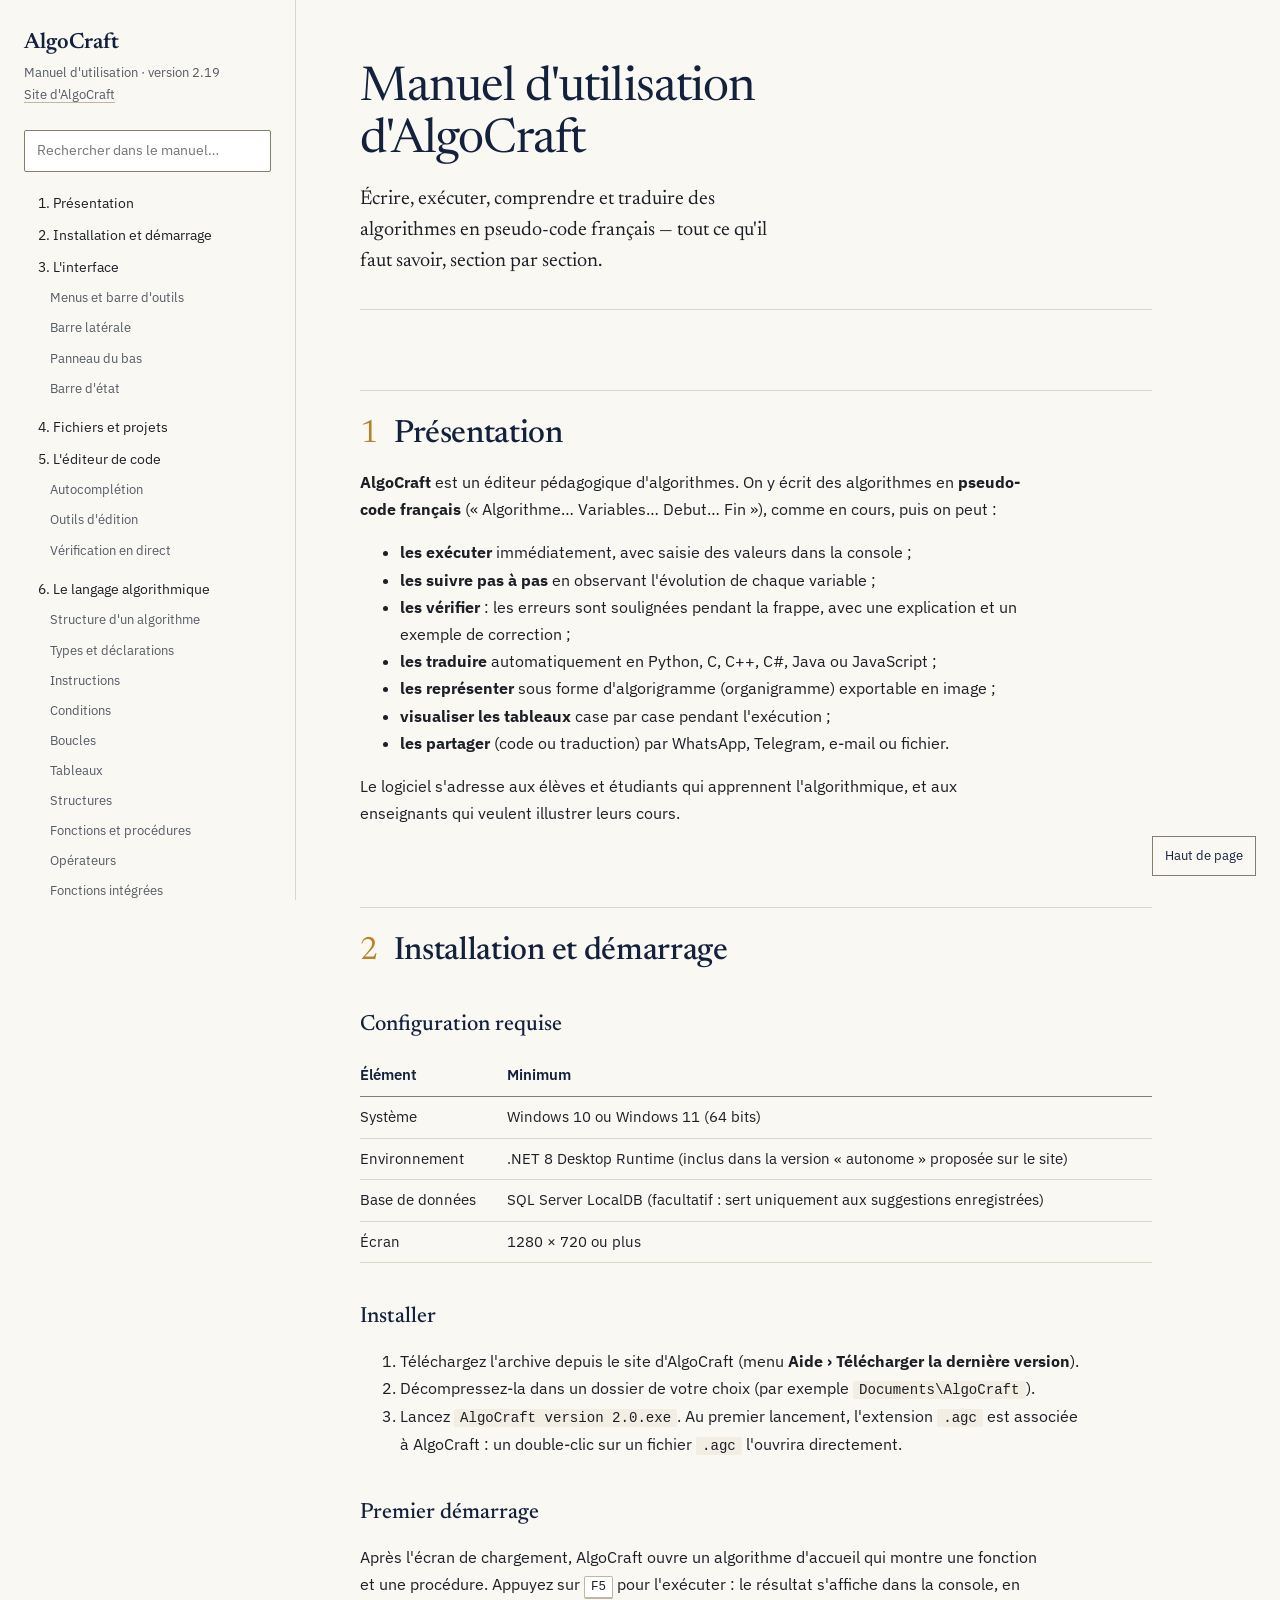
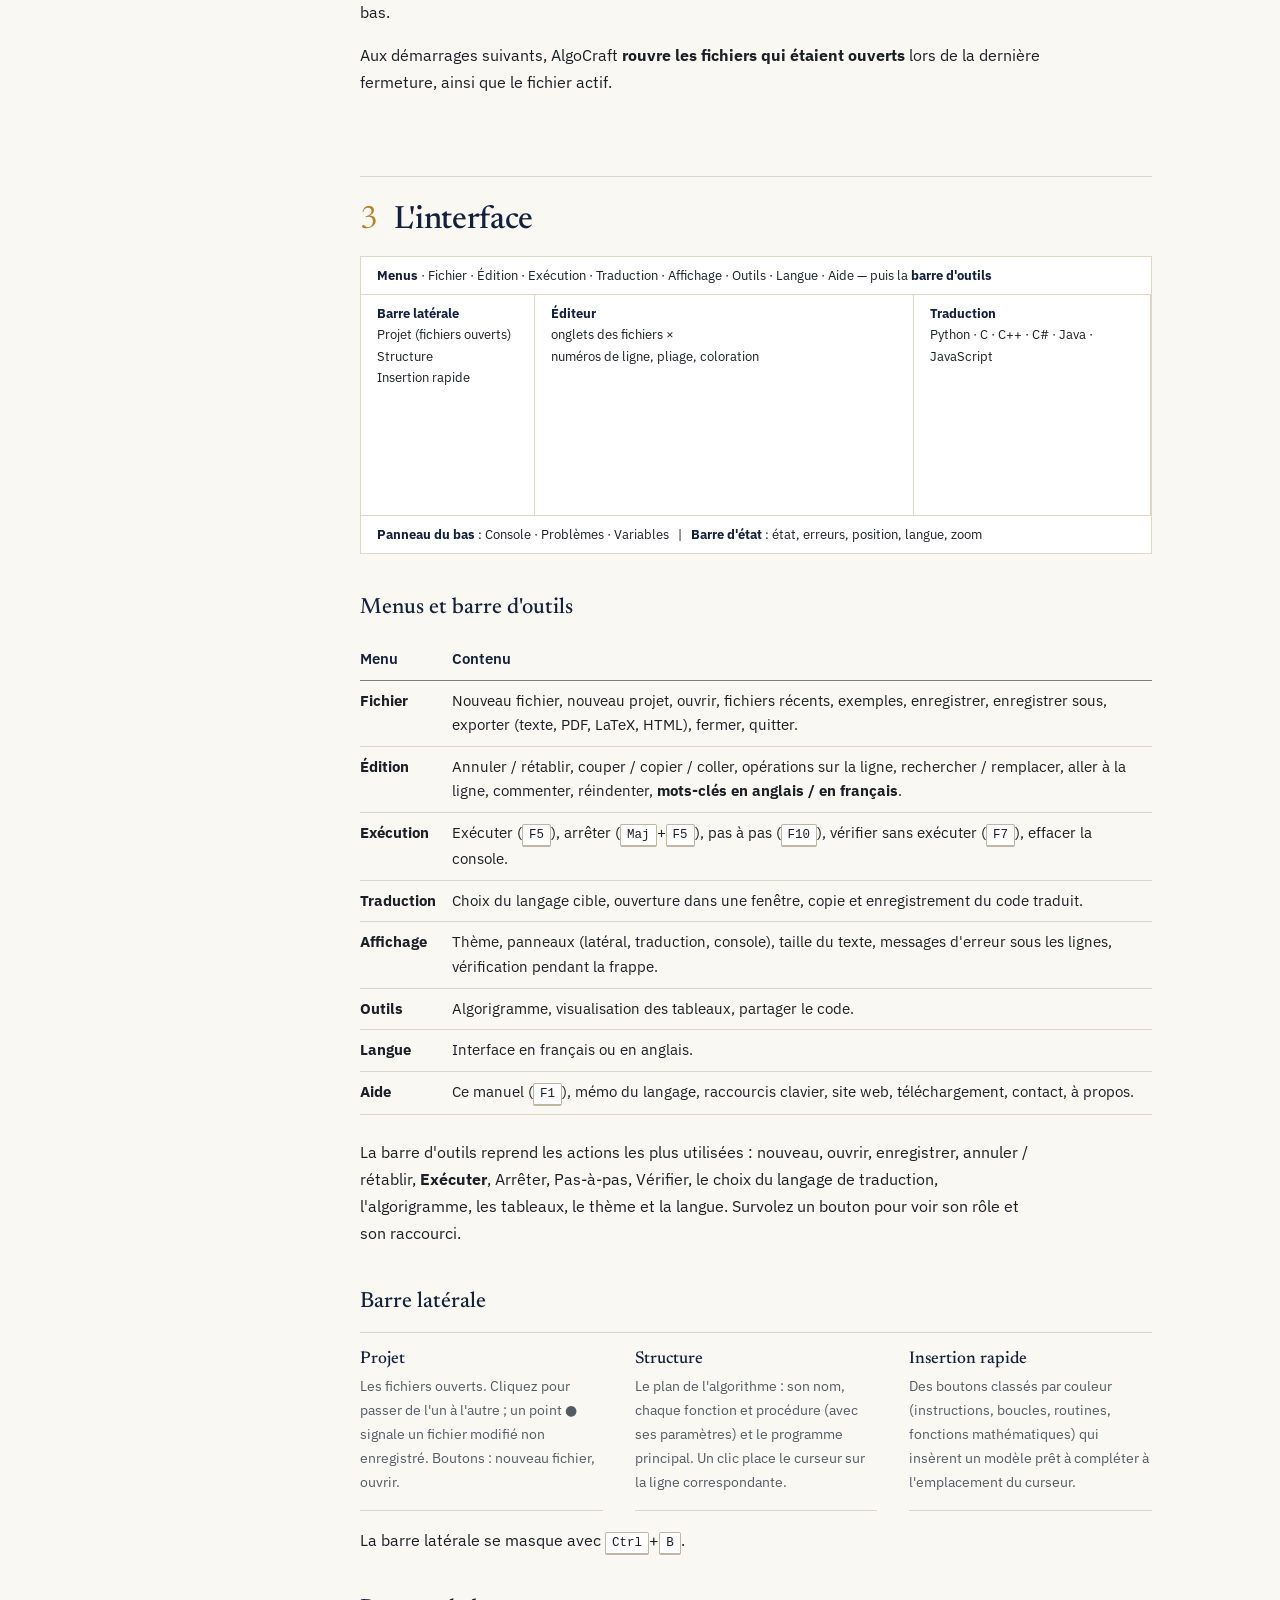
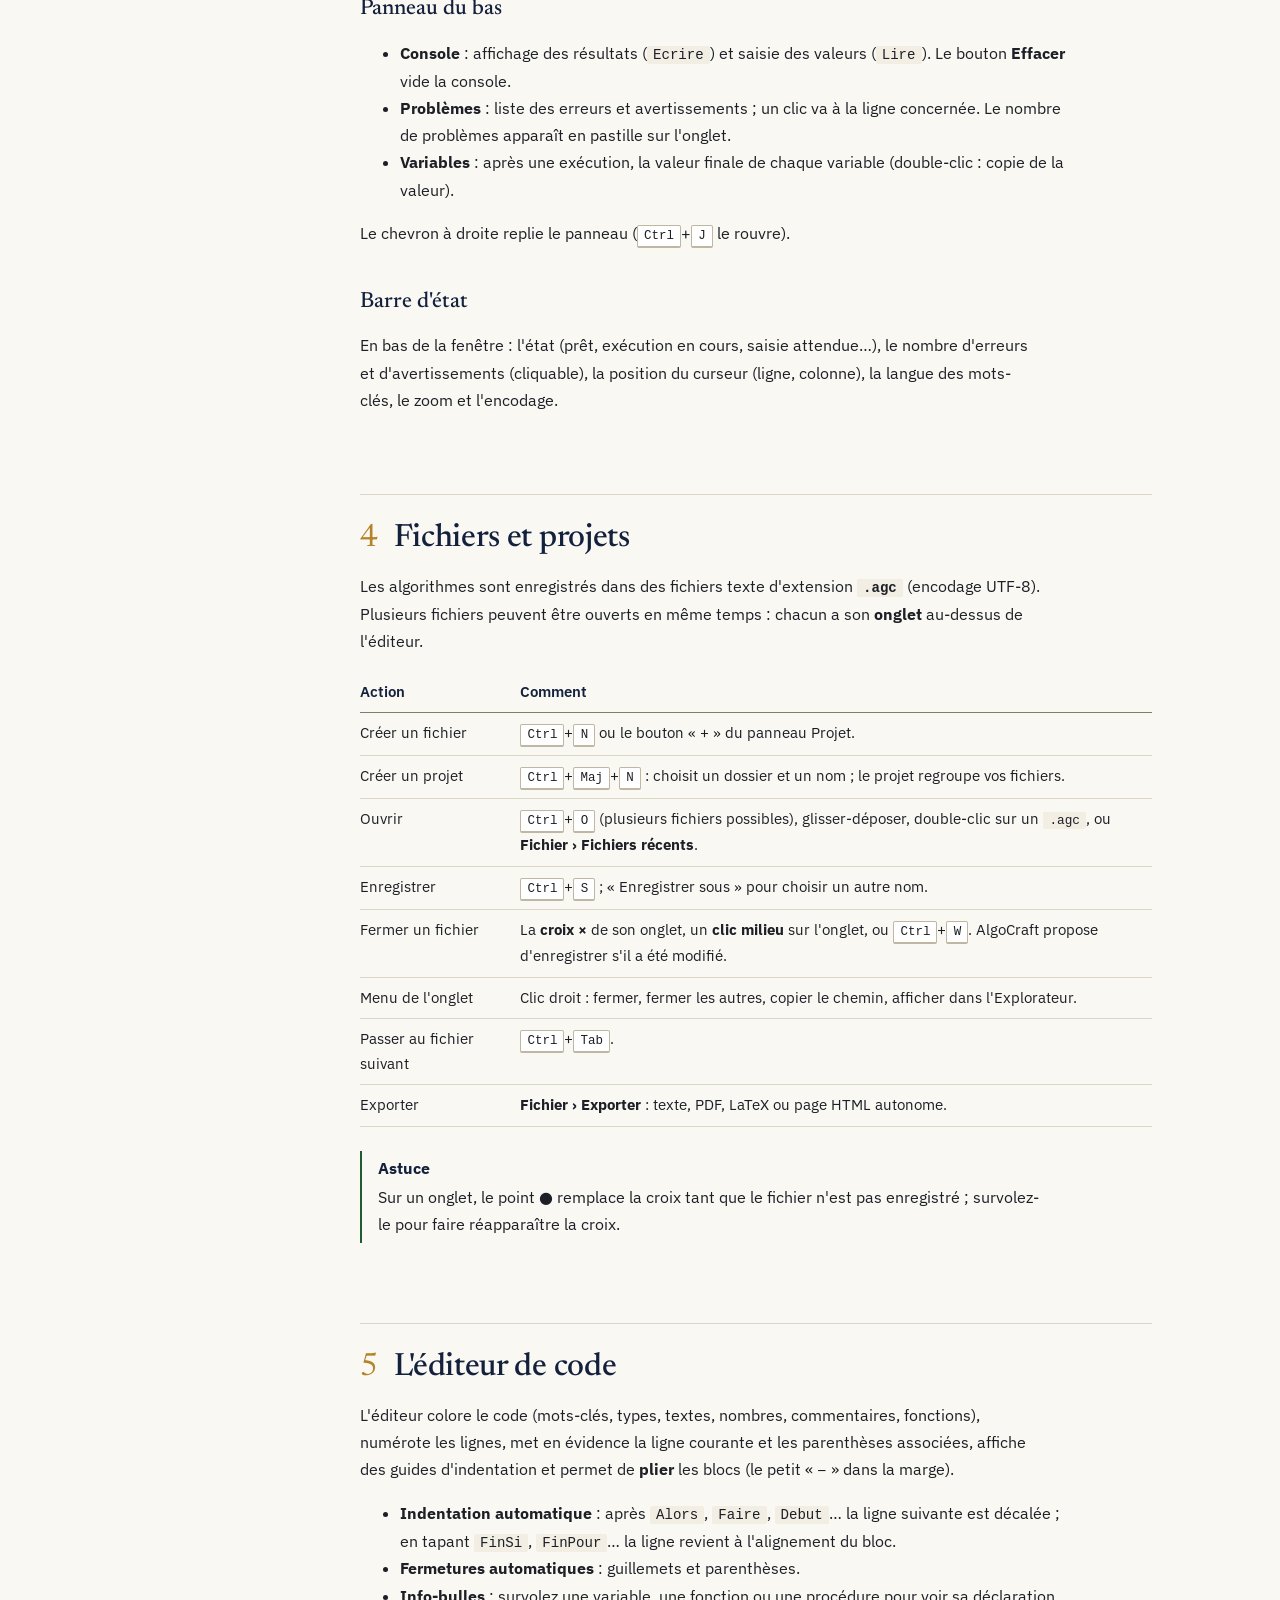
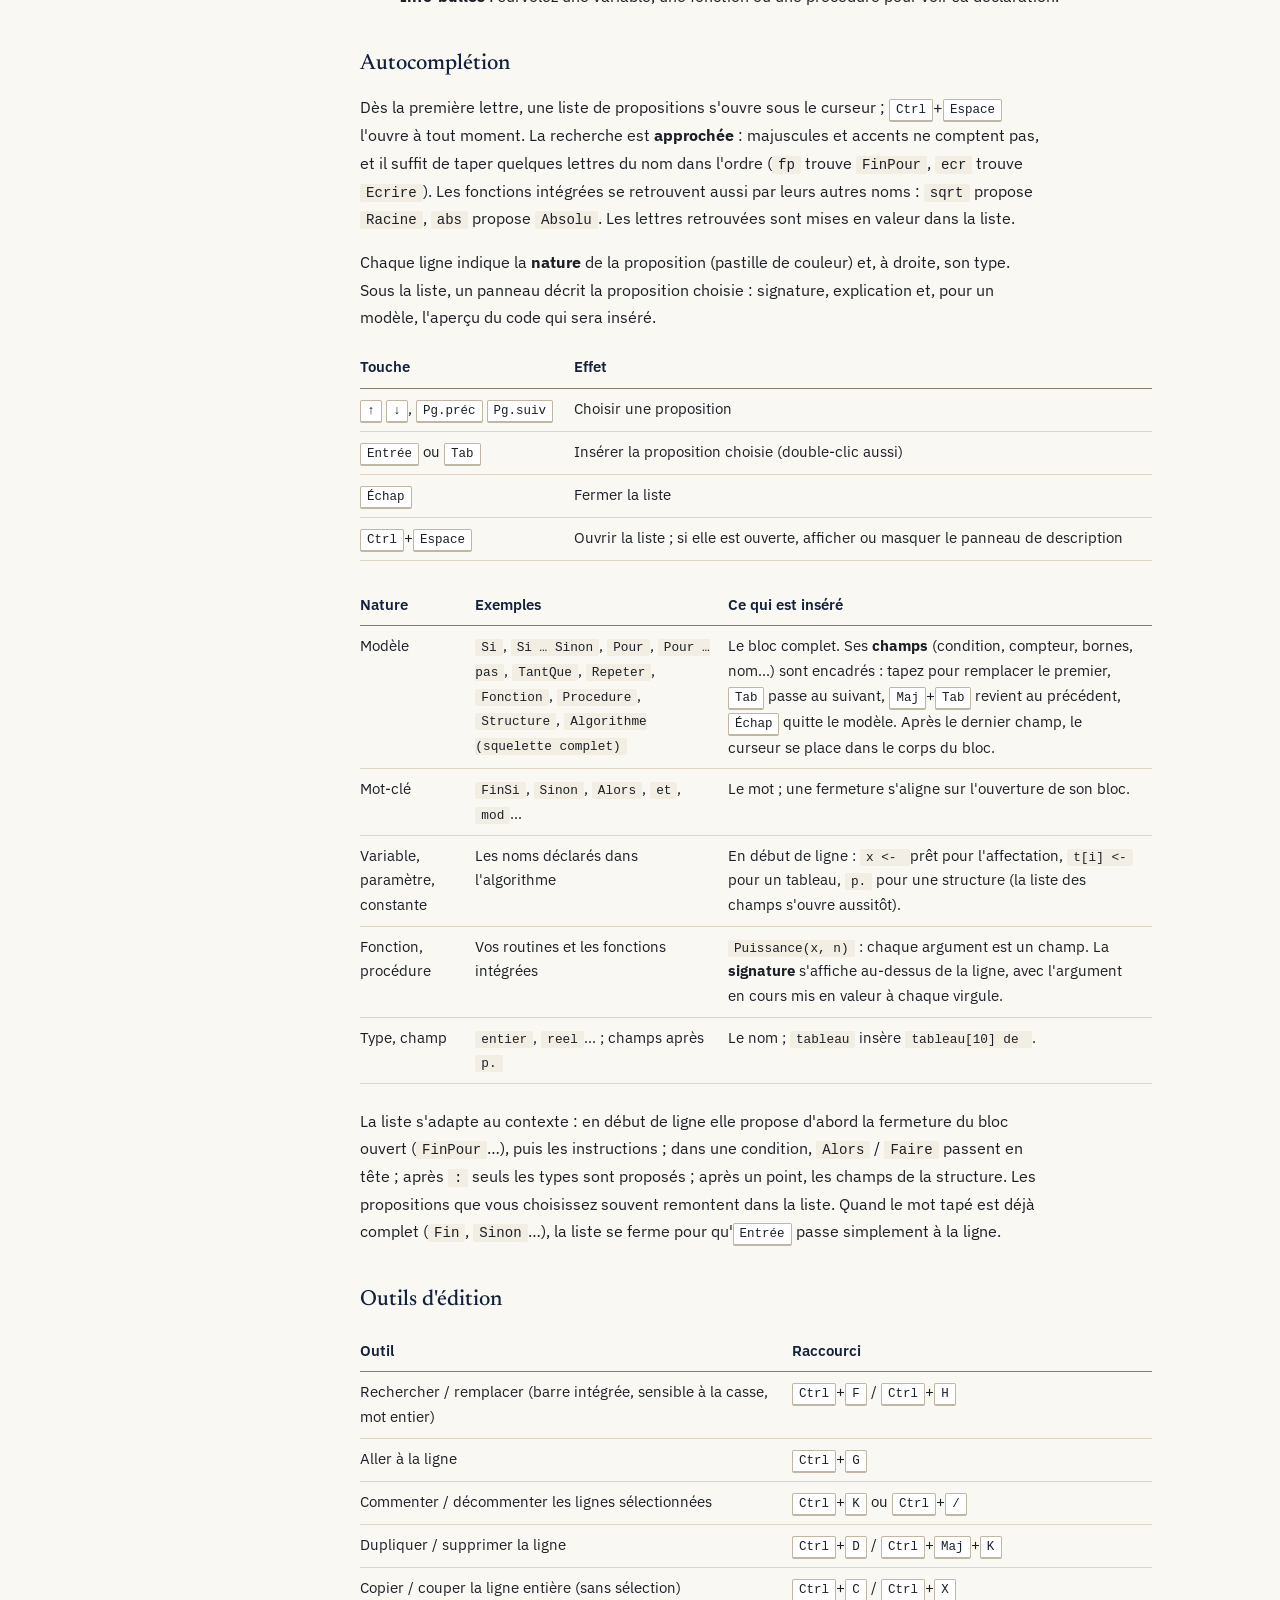
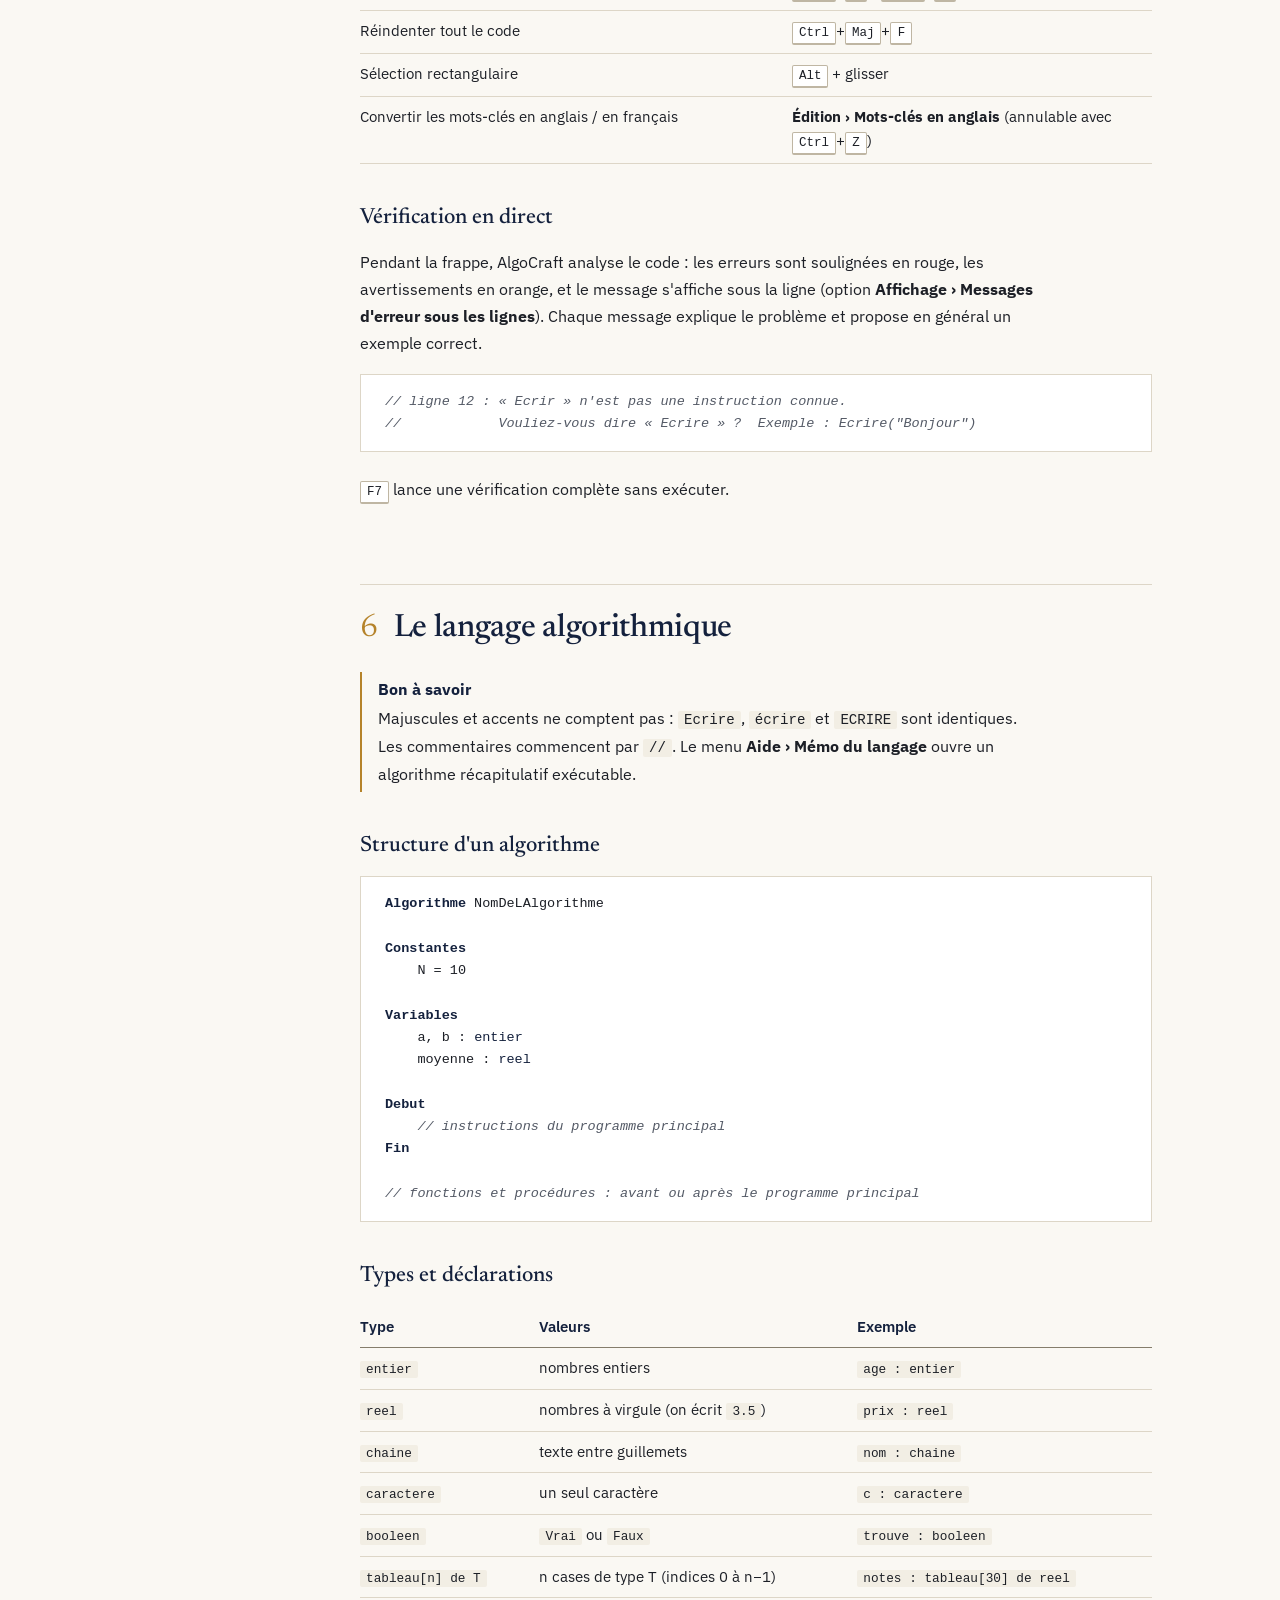
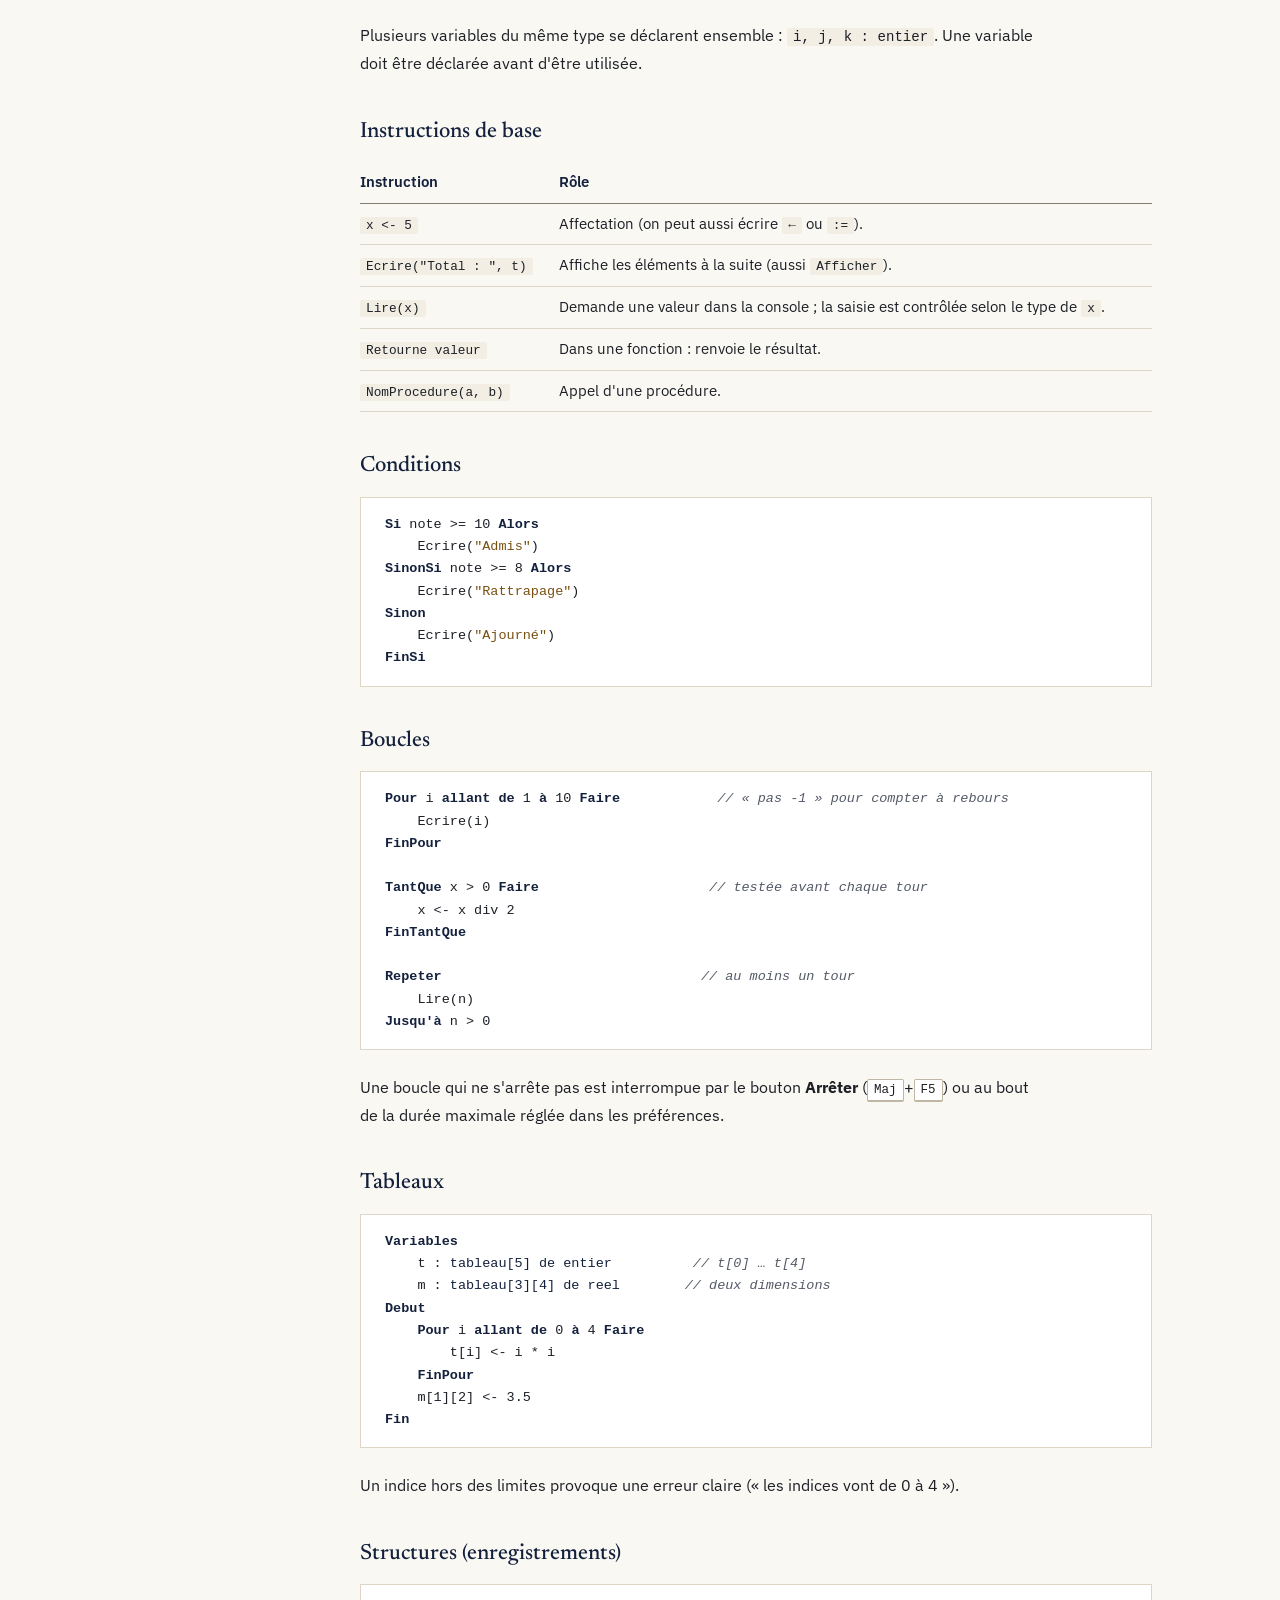
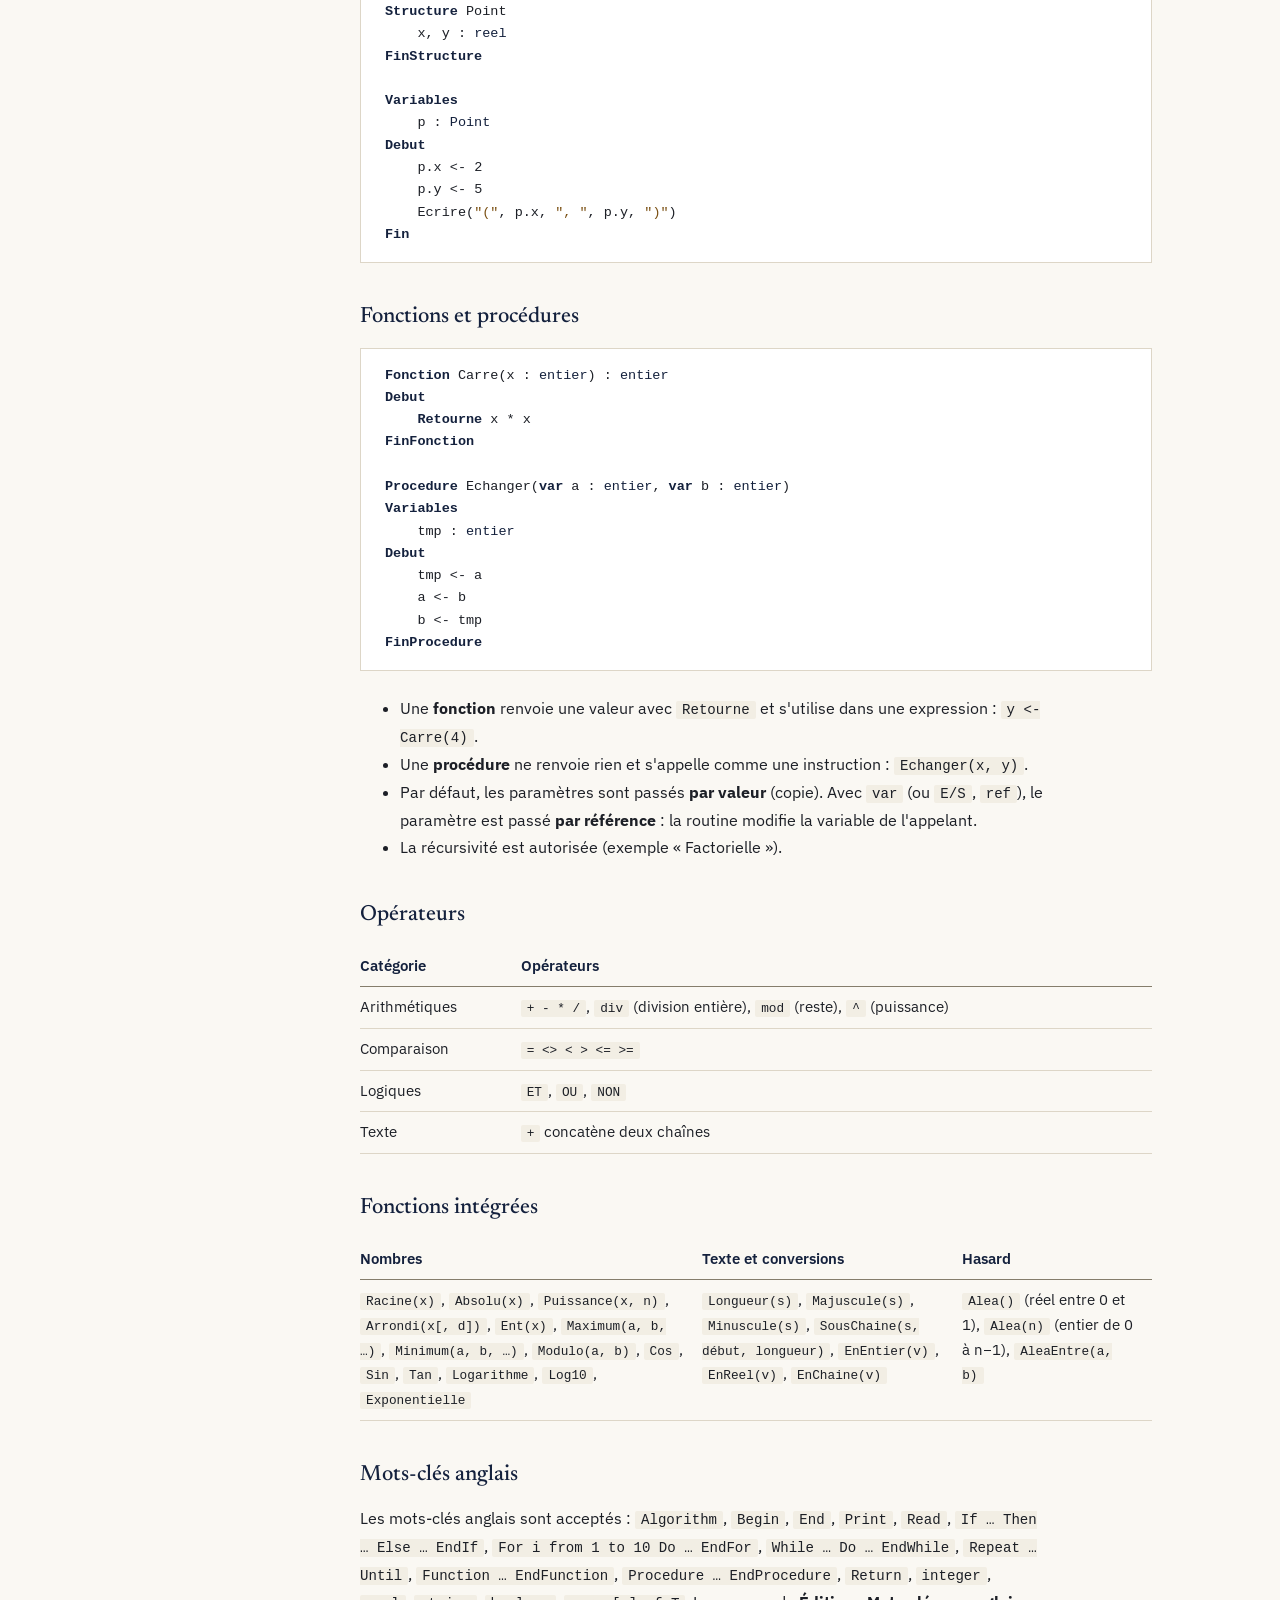
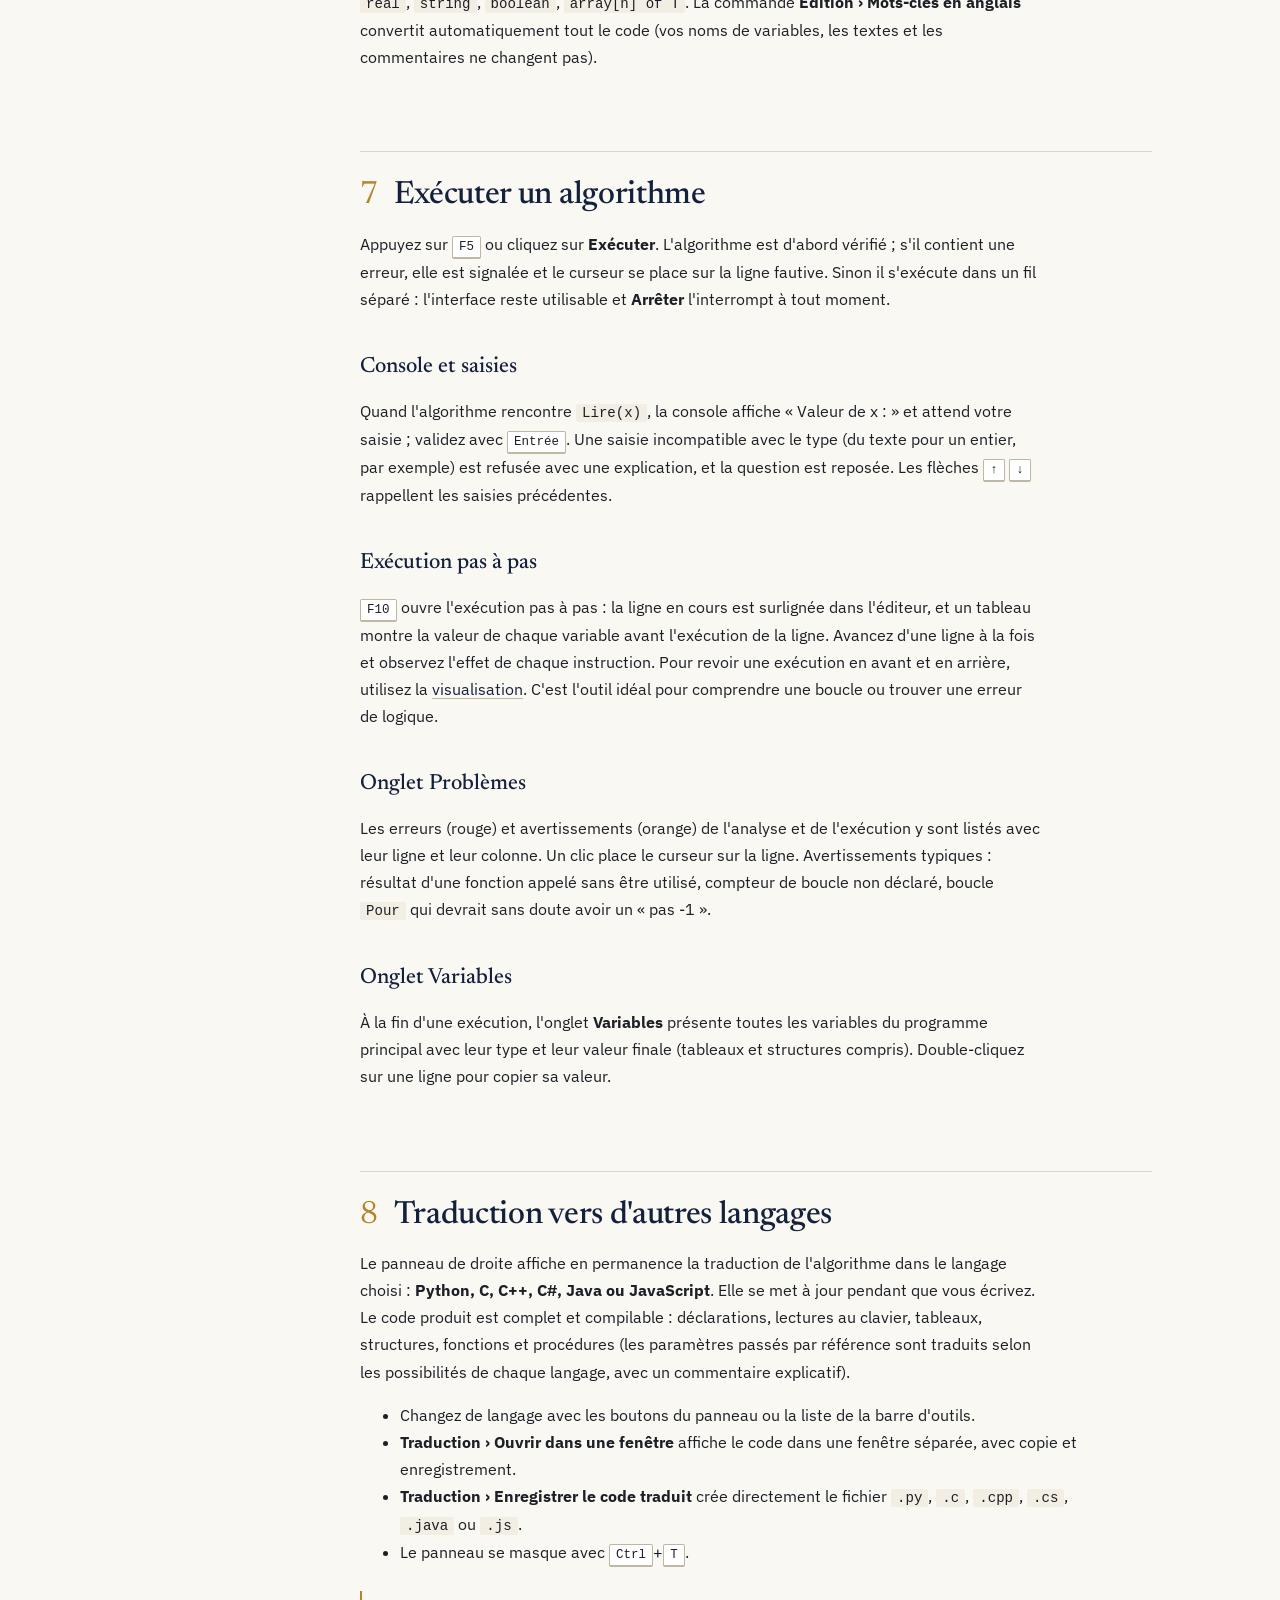
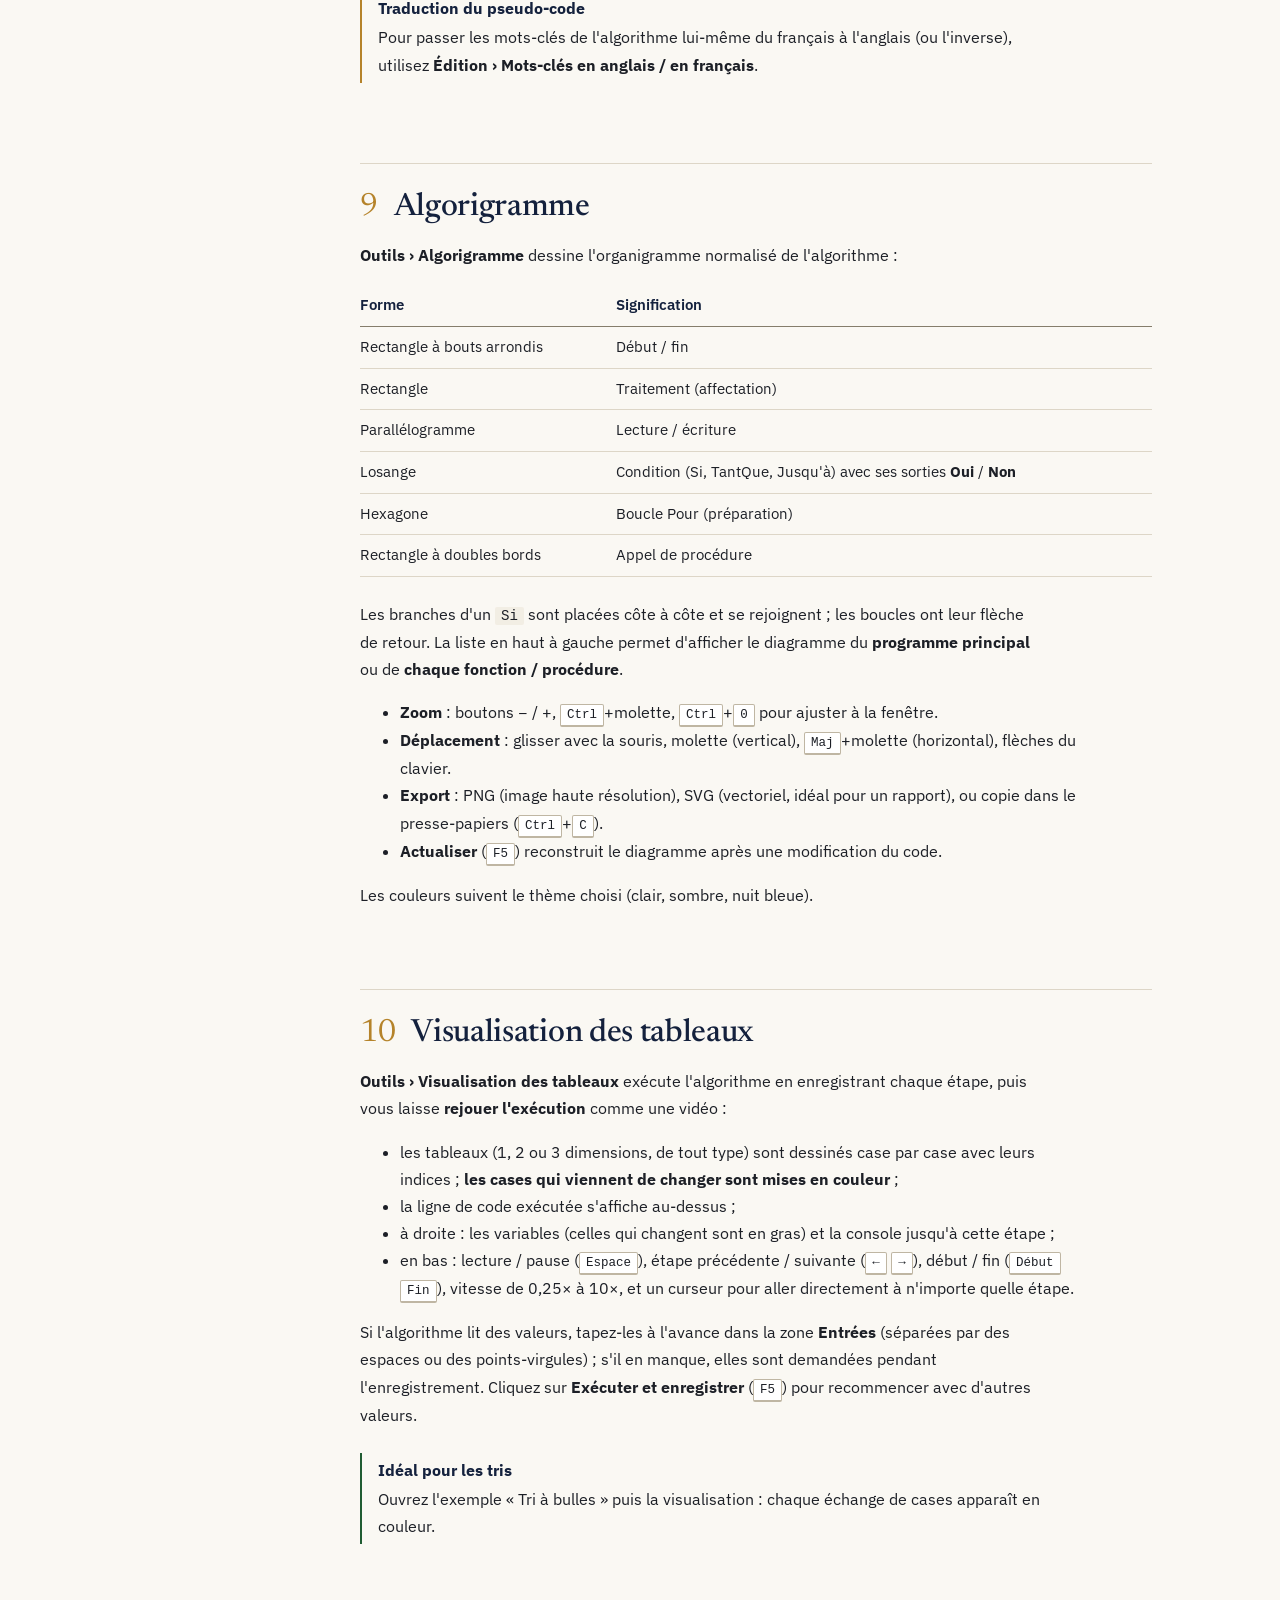
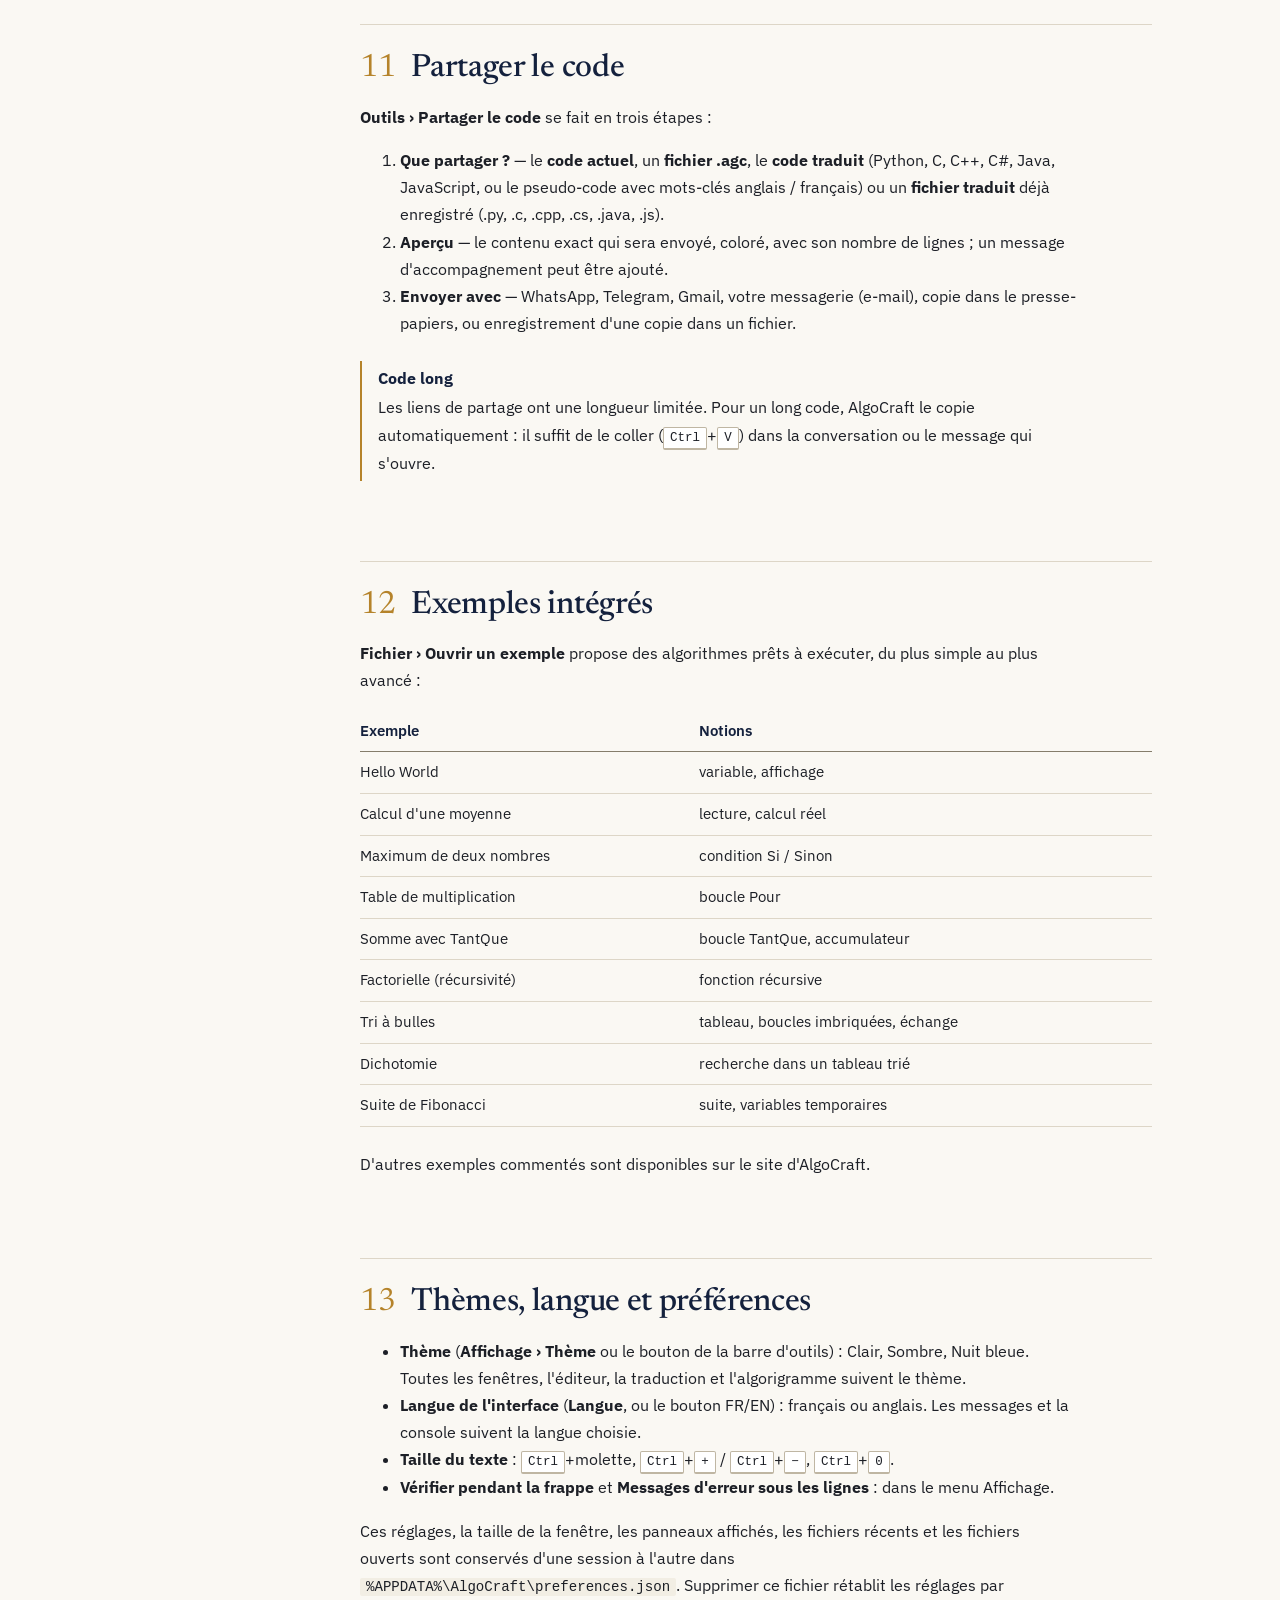
==== manuel.html @ 4ea7a8a3 "Initial commit" ====
<!DOCTYPE html>
<html lang="fr">
<head>
<meta charset="utf-8">
<meta name="viewport" content="width=device-width, initial-scale=1">
<title>Manuel d'utilisation — AlgoCraft</title>
<link rel="preconnect" href="https://fonts.googleapis.com">
<link rel="preconnect" href="https://fonts.gstatic.com" crossorigin>
<link href="https://fonts.googleapis.com/css2?family=Newsreader:opsz,wght@6..72,400;6..72,500;6..72,600&family=IBM+Plex+Sans:wght@400;500;600&display=swap" rel="stylesheet">
<style>
  /* Même direction artistique que le site : papier crème, encre bleu nuit, or en accent ;
     Newsreader (titres) et IBM Plex Sans (texte) si disponibles, sinon Georgia et Segoe UI. */
  :root {
    --fond: #faf8f3; --panneau: #f2eee4; --barre: #ebe5d8; --bord: #ddd6c7; --trait: #857d6b;
    --texte: #1c1f26; --doux: #545a66; --encre: #14213d; --or: #b5832a; --blanc: #fff;
    --accent: #14213d; --vert: #1f5c32; --rouge: #a12a1c; --orange: #7a4f12; --violet: #14213d;
    --serif: "Newsreader", Georgia, "Times New Roman", serif;
    --sans: "IBM Plex Sans", "Segoe UI", system-ui, sans-serif;
    --mono: ui-monospace, "Cascadia Mono", Consolas, "SF Mono", Menlo, monospace;
  }
  * { box-sizing: border-box; }
  html { scroll-behavior: smooth; scroll-padding-top: 24px; }
  @media (prefers-reduced-motion: reduce) { html { scroll-behavior: auto; } }
  body { margin: 0; font: 400 16px/1.7 var(--sans); color: var(--texte); background: var(--fond); -webkit-font-smoothing: antialiased; }
  a { color: var(--encre); text-decoration: underline; text-decoration-color: #bfb6a3; text-underline-offset: 3px; }
  a:hover { text-decoration-color: var(--or); }
  :focus-visible { outline: 2px solid var(--encre); outline-offset: 2px; }
  .page { display: grid; grid-template-columns: 296px minmax(0, 1fr); min-height: 100vh; }
  nav { position: sticky; top: 0; height: 100vh; overflow-y: auto; background: var(--fond); border-right: 1px solid var(--bord); padding: 32px 24px 48px; }
  .logo { font: 600 22px/1 var(--serif); color: var(--encre); margin: 0 0 8px; }
  .logo span.icone { display: none; }
  .sous-logo { color: var(--doux); font-size: 13px; margin: 0 0 24px; }
  .sous-logo a { color: var(--doux); }
  #filtre { width: 100%; padding: 8px 12px; border: 1px solid var(--trait); border-radius: 2px; background: var(--blanc); color: var(--texte); font: inherit; font-size: 14px; margin-bottom: 16px; }
  nav ol { list-style: none; padding: 0; margin: 0; }
  nav li > a { display: block; padding: 4px 0 4px 12px; border-left: 2px solid transparent; color: var(--texte); font-size: 14px; text-decoration: none; }
  nav li > a:hover { border-left-color: var(--bord); }
  nav li > a.actif { border-left-color: var(--or); color: var(--encre); font-weight: 600; }
  nav ol ol { margin: 0 0 8px 12px; } nav ol ol a { color: var(--doux); font-size: 13px; }
  main { padding: 64px 64px 96px; max-width: 920px; }
  header.titre { padding: 0 0 32px; margin-bottom: 16px; border-bottom: 1px solid var(--bord); }
  header.titre h1 { margin: 0 0 16px; font: 400 48px/1.08 var(--serif); color: var(--encre); letter-spacing: -0.02em; max-width: 16ch; }
  header.titre p { margin: 0; font: 400 20px/1.55 var(--serif); color: var(--texte); max-width: 40ch; }
  h2 { font: 500 32px/1.2 var(--serif); color: var(--encre); margin: 80px 0 16px; padding-top: 24px; border-top: 1px solid var(--bord); letter-spacing: -0.01em; }
  h2 .num { font: 400 32px/1 var(--serif); color: var(--or); margin-right: 16px; }
  h3 { font: 500 22px/1.3 var(--serif); color: var(--encre); margin: 40px 0 8px; }
  h4 { font: 600 15px/1.4 var(--sans); margin: 24px 0 8px; }
  p, li { max-width: 68ch; }
  code { font-family: var(--mono); font-size: 0.88em; background: var(--panneau); padding: 1px 6px; border-radius: 2px; }
  pre { font: 13.5px/1.65 var(--mono); background: var(--blanc); border: 1px solid var(--bord); padding: 16px 24px; overflow-x: auto; margin: 16px 0 24px; }
  pre code { background: none; padding: 0; font-size: inherit; }
  .kw { color: var(--encre); font-weight: 600; } .ty { color: var(--encre); } .st { color: #7a4f12; } .cm { color: var(--doux); font-style: italic; } .nb { color: var(--texte); }
  kbd { display: inline-block; min-width: 22px; padding: 0 6px; border: 1px solid #bfb6a3; border-bottom-width: 2px; border-radius: 2px; background: var(--blanc); font: 12.5px/1.6 var(--mono); text-align: center; }
  table { border-collapse: collapse; width: 100%; margin: 16px 0 24px; font-size: 14.5px; }
  th, td { text-align: left; padding: 8px 16px 8px 0; border-bottom: 1px solid var(--bord); vertical-align: top; }
  th { font-weight: 600; color: var(--encre); border-bottom-color: var(--trait); }
  .note, .astuce, .attention { border-left: 2px solid var(--or); padding: 4px 0 4px 16px; margin: 24px 0; max-width: 68ch; }
  .astuce { border-color: var(--vert); }
  .attention { border-color: var(--rouge); }
  .note b:first-child, .astuce b:first-child, .attention b:first-child { display: block; margin-bottom: 2px; color: var(--encre); }
  .zones { display: grid; grid-template-columns: repeat(auto-fit, minmax(230px, 1fr)); gap: 0 32px; margin: 16px 0; border-top: 1px solid var(--bord); }
  .zone { padding: 16px 0; border-bottom: 1px solid var(--bord); }
  .zone h4 { margin: 0 0 4px; font: 500 17px/1.3 var(--serif); color: var(--encre); } .zone p { margin: 0; font-size: 14px; color: var(--doux); }
  .schema { border: 1px solid var(--bord); margin: 16px 0; font-size: 12.5px; background: var(--blanc); }
  .schema .l1 { padding: 8px 16px; border-bottom: 1px solid var(--bord); }
  .schema .corps { display: grid; grid-template-columns: 22% 1fr 30%; min-height: 220px; }
  .schema .corps > div { padding: 8px 16px; border-right: 1px solid var(--bord); }
  .schema .bas { border-top: 1px solid var(--bord); padding: 8px 16px; }
  .schema b { color: var(--encre); }
  .haut { position: fixed; right: 24px; bottom: 24px; padding: 8px 12px; border: 1px solid var(--trait); background: var(--fond); color: var(--encre); font-size: 13px; text-decoration: none; }
  .haut:hover { border-color: var(--encre); }
  footer { margin-top: 80px; color: var(--doux); font-size: 13.5px; border-top: 1px solid var(--bord); padding-top: 16px; }
  .cache { display: none !important; }
  @media (max-width: 900px) { .page { grid-template-columns: 1fr; } nav { position: static; height: auto; border-right: 0; border-bottom: 1px solid var(--bord); } main { padding: 32px 24px 64px; } header.titre h1 { font-size: 36px; } }
  @media print { nav, .haut, #filtre { display: none; } .page { display: block; } main { max-width: none; padding: 0; } h2 { break-before: page; } }
</style>
</head>
<body>
<div class="page">
<nav aria-label="Sommaire">
  <div class="logo">AlgoCraft</div>
  <div class="sous-logo">Manuel d'utilisation · version 2.19<br><a href="https://algo-craft-ten.vercel.app/">Site d'AlgoCraft</a></div>
  <input id="filtre" type="search" placeholder="Rechercher dans le manuel…" aria-label="Rechercher dans le manuel">
  <ol id="sommaire">
    <li><a href="#presentation">1. Présentation</a></li>
    <li><a href="#installation">2. Installation et démarrage</a></li>
    <li><a href="#interface">3. L'interface</a>
      <ol><li><a href="#menus">Menus et barre d'outils</a></li><li><a href="#lateral">Barre latérale</a></li><li><a href="#panneau-bas">Panneau du bas</a></li><li><a href="#barre-etat">Barre d'état</a></li></ol></li>
    <li><a href="#fichiers">4. Fichiers et projets</a></li>
    <li><a href="#editeur">5. L'éditeur de code</a>
      <ol><li><a href="#autocompletion">Autocomplétion</a></li><li><a href="#edition">Outils d'édition</a></li><li><a href="#verification">Vérification en direct</a></li></ol></li>
    <li><a href="#langage">6. Le langage algorithmique</a>
      <ol><li><a href="#structure">Structure d'un algorithme</a></li><li><a href="#types">Types et déclarations</a></li><li><a href="#instructions">Instructions</a></li><li><a href="#conditions">Conditions</a></li><li><a href="#boucles">Boucles</a></li><li><a href="#tableaux">Tableaux</a></li><li><a href="#structures">Structures</a></li><li><a href="#routines">Fonctions et procédures</a></li><li><a href="#operateurs">Opérateurs</a></li><li><a href="#integrees">Fonctions intégrées</a></li><li><a href="#anglais">Mots-clés anglais</a></li></ol></li>
    <li><a href="#execution">7. Exécuter un algorithme</a>
      <ol><li><a href="#console">Console et saisies</a></li><li><a href="#pasapas">Pas à pas</a></li><li><a href="#problemes">Problèmes</a></li><li><a href="#variables">Variables</a></li></ol></li>
    <li><a href="#traduction">8. Traduction vers d'autres langages</a></li>
    <li><a href="#algorigramme">9. Algorigramme</a></li>
    <li><a href="#visualisation">10. Visualisation des tableaux</a></li>
    <li><a href="#partage">11. Partager le code</a></li>
    <li><a href="#exemples">12. Exemples intégrés</a></li>
    <li><a href="#personnaliser">13. Thèmes, langue et préférences</a></li>
    <li><a href="#raccourcis">14. Raccourcis clavier</a></li>
    <li><a href="#depannage">15. Questions fréquentes</a></li>
    <li><a href="#apropos">16. À propos</a></li>
  </ol>
</nav>

<main>
<header class="titre">
  <h1>Manuel d'utilisation d'AlgoCraft</h1>
  <p>Écrire, exécuter, comprendre et traduire des algorithmes en pseudo-code français — tout ce qu'il faut savoir, section par section.</p>
</header>

<!-- ═══════════════════════════════════════════════════════════════ -->
<section id="presentation">
<h2><span class="num">1</span>Présentation</h2>
<p><b>AlgoCraft</b> est un éditeur pédagogique d'algorithmes. On y écrit des algorithmes en <b>pseudo-code français</b> (« Algorithme… Variables… Debut… Fin »), comme en cours, puis on peut :</p>
<ul>
  <li><b>les exécuter</b> immédiatement, avec saisie des valeurs dans la console ;</li>
  <li><b>les suivre pas à pas</b> en observant l'évolution de chaque variable ;</li>
  <li><b>les vérifier</b> : les erreurs sont soulignées pendant la frappe, avec une explication et un exemple de correction ;</li>
  <li><b>les traduire</b> automatiquement en Python, C, C++, C#, Java ou JavaScript ;</li>
  <li><b>les représenter</b> sous forme d'algorigramme (organigramme) exportable en image ;</li>
  <li><b>visualiser les tableaux</b> case par case pendant l'exécution ;</li>
  <li><b>les partager</b> (code ou traduction) par WhatsApp, Telegram, e-mail ou fichier.</li>
</ul>
<p>Le logiciel s'adresse aux élèves et étudiants qui apprennent l'algorithmique, et aux enseignants qui veulent illustrer leurs cours.</p>
</section>

<!-- ═══════════════════════════════════════════════════════════════ -->
<section id="installation">
<h2><span class="num">2</span>Installation et démarrage</h2>
<h3>Configuration requise</h3>
<table>
  <tr><th>Élément</th><th>Minimum</th></tr>
  <tr><td>Système</td><td>Windows 10 ou Windows 11 (64 bits)</td></tr>
  <tr><td>Environnement</td><td>.NET 8 Desktop Runtime (inclus dans la version « autonome » proposée sur le site)</td></tr>
  <tr><td>Base de données</td><td>SQL Server LocalDB (facultatif : sert uniquement aux suggestions enregistrées)</td></tr>
  <tr><td>Écran</td><td>1280 × 720 ou plus</td></tr>
</table>
<h3>Installer</h3>
<ol>
  <li>Téléchargez l'archive depuis le site d'AlgoCraft (menu <b>Aide › Télécharger la dernière version</b>).</li>
  <li>Décompressez-la dans un dossier de votre choix (par exemple <code>Documents\AlgoCraft</code>).</li>
  <li>Lancez <code>AlgoCraft version 2.0.exe</code>. Au premier lancement, l'extension <code>.agc</code> est associée à AlgoCraft : un double-clic sur un fichier <code>.agc</code> l'ouvrira directement.</li>
</ol>
<h3>Premier démarrage</h3>
<p>Après l'écran de chargement, AlgoCraft ouvre un algorithme d'accueil qui montre une fonction et une procédure. Appuyez sur <kbd>F5</kbd> pour l'exécuter : le résultat s'affiche dans la console, en bas.</p>
<p>Aux démarrages suivants, AlgoCraft <b>rouvre les fichiers qui étaient ouverts</b> lors de la dernière fermeture, ainsi que le fichier actif.</p>
</section>

<!-- ═══════════════════════════════════════════════════════════════ -->
<section id="interface">
<h2><span class="num">3</span>L'interface</h2>
<div class="schema" aria-hidden="true">
  <div class="l1"><b>Menus</b> · Fichier · Édition · Exécution · Traduction · Affichage · Outils · Langue · Aide — puis la <b>barre d'outils</b></div>
  <div class="corps">
    <div><b>Barre latérale</b><br>Projet (fichiers ouverts)<br>Structure<br>Insertion rapide</div>
    <div><b>Éditeur</b><br>onglets des fichiers ×<br>numéros de ligne, pliage, coloration</div>
    <div><b>Traduction</b><br>Python · C · C++ · C# · Java · JavaScript</div>
  </div>
  <div class="bas"><b>Panneau du bas</b> : Console · Problèmes · Variables &nbsp;&nbsp;|&nbsp;&nbsp; <b>Barre d'état</b> : état, erreurs, position, langue, zoom</div>
</div>

<h3 id="menus">Menus et barre d'outils</h3>
<table>
  <tr><th>Menu</th><th>Contenu</th></tr>
  <tr><td><b>Fichier</b></td><td>Nouveau fichier, nouveau projet, ouvrir, fichiers récents, exemples, enregistrer, enregistrer sous, exporter (texte, PDF, LaTeX, HTML), fermer, quitter.</td></tr>
  <tr><td><b>Édition</b></td><td>Annuler / rétablir, couper / copier / coller, opérations sur la ligne, rechercher / remplacer, aller à la ligne, commenter, réindenter, <b>mots-clés en anglais / en français</b>.</td></tr>
  <tr><td><b>Exécution</b></td><td>Exécuter (<kbd>F5</kbd>), arrêter (<kbd>Maj</kbd>+<kbd>F5</kbd>), pas à pas (<kbd>F10</kbd>), vérifier sans exécuter (<kbd>F7</kbd>), effacer la console.</td></tr>
  <tr><td><b>Traduction</b></td><td>Choix du langage cible, ouverture dans une fenêtre, copie et enregistrement du code traduit.</td></tr>
  <tr><td><b>Affichage</b></td><td>Thème, panneaux (latéral, traduction, console), taille du texte, messages d'erreur sous les lignes, vérification pendant la frappe.</td></tr>
  <tr><td><b>Outils</b></td><td>Algorigramme, visualisation des tableaux, partager le code.</td></tr>
  <tr><td><b>Langue</b></td><td>Interface en français ou en anglais.</td></tr>
  <tr><td><b>Aide</b></td><td>Ce manuel (<kbd>F1</kbd>), mémo du langage, raccourcis clavier, site web, téléchargement, contact, à propos.</td></tr>
</table>
<p>La barre d'outils reprend les actions les plus utilisées : nouveau, ouvrir, enregistrer, annuler / rétablir, <b>Exécuter</b>, Arrêter, Pas-à-pas, Vérifier, le choix du langage de traduction, l'algorigramme, les tableaux, le thème et la langue. Survolez un bouton pour voir son rôle et son raccourci.</p>

<h3 id="lateral">Barre latérale</h3>
<div class="zones">
  <div class="zone"><h4>Projet</h4><p>Les fichiers ouverts. Cliquez pour passer de l'un à l'autre ; un point ● signale un fichier modifié non enregistré. Boutons : nouveau fichier, ouvrir.</p></div>
  <div class="zone"><h4>Structure</h4><p>Le plan de l'algorithme : son nom, chaque fonction et procédure (avec ses paramètres) et le programme principal. Un clic place le curseur sur la ligne correspondante.</p></div>
  <div class="zone"><h4>Insertion rapide</h4><p>Des boutons classés par couleur (instructions, boucles, routines, fonctions mathématiques) qui insèrent un modèle prêt à compléter à l'emplacement du curseur.</p></div>
</div>
<p>La barre latérale se masque avec <kbd>Ctrl</kbd>+<kbd>B</kbd>.</p>

<h3 id="panneau-bas">Panneau du bas</h3>
<ul>
  <li><b>Console</b> : affichage des résultats (<code>Ecrire</code>) et saisie des valeurs (<code>Lire</code>). Le bouton <b>Effacer</b> vide la console.</li>
  <li><b>Problèmes</b> : liste des erreurs et avertissements ; un clic va à la ligne concernée. Le nombre de problèmes apparaît en pastille sur l'onglet.</li>
  <li><b>Variables</b> : après une exécution, la valeur finale de chaque variable (double-clic : copie de la valeur).</li>
</ul>
<p>Le chevron à droite replie le panneau (<kbd>Ctrl</kbd>+<kbd>J</kbd> le rouvre).</p>

<h3 id="barre-etat">Barre d'état</h3>
<p>En bas de la fenêtre : l'état (prêt, exécution en cours, saisie attendue…), le nombre d'erreurs et d'avertissements (cliquable), la position du curseur (ligne, colonne), la langue des mots-clés, le zoom et l'encodage.</p>
</section>

<!-- ═══════════════════════════════════════════════════════════════ -->
<section id="fichiers">
<h2><span class="num">4</span>Fichiers et projets</h2>
<p>Les algorithmes sont enregistrés dans des fichiers texte d'extension <b><code>.agc</code></b> (encodage UTF-8). Plusieurs fichiers peuvent être ouverts en même temps : chacun a son <b>onglet</b> au-dessus de l'éditeur.</p>
<table>
  <tr><th>Action</th><th>Comment</th></tr>
  <tr><td>Créer un fichier</td><td><kbd>Ctrl</kbd>+<kbd>N</kbd> ou le bouton « + » du panneau Projet.</td></tr>
  <tr><td>Créer un projet</td><td><kbd>Ctrl</kbd>+<kbd>Maj</kbd>+<kbd>N</kbd> : choisit un dossier et un nom ; le projet regroupe vos fichiers.</td></tr>
  <tr><td>Ouvrir</td><td><kbd>Ctrl</kbd>+<kbd>O</kbd> (plusieurs fichiers possibles), glisser-déposer, double-clic sur un <code>.agc</code>, ou <b>Fichier › Fichiers récents</b>.</td></tr>
  <tr><td>Enregistrer</td><td><kbd>Ctrl</kbd>+<kbd>S</kbd> ; « Enregistrer sous » pour choisir un autre nom.</td></tr>
  <tr><td>Fermer un fichier</td><td>La <b>croix ×</b> de son onglet, un <b>clic milieu</b> sur l'onglet, ou <kbd>Ctrl</kbd>+<kbd>W</kbd>. AlgoCraft propose d'enregistrer s'il a été modifié.</td></tr>
  <tr><td>Menu de l'onglet</td><td>Clic droit : fermer, fermer les autres, copier le chemin, afficher dans l'Explorateur.</td></tr>
  <tr><td>Passer au fichier suivant</td><td><kbd>Ctrl</kbd>+<kbd>Tab</kbd>.</td></tr>
  <tr><td>Exporter</td><td><b>Fichier › Exporter</b> : texte, PDF, LaTeX ou page HTML autonome.</td></tr>
</table>
<div class="astuce"><b>Astuce</b> Sur un onglet, le point ● remplace la croix tant que le fichier n'est pas enregistré ; survolez-le pour faire réapparaître la croix.</div>
</section>

<!-- ═══════════════════════════════════════════════════════════════ -->
<section id="editeur">
<h2><span class="num">5</span>L'éditeur de code</h2>
<p>L'éditeur colore le code (mots-clés, types, textes, nombres, commentaires, fonctions), numérote les lignes, met en évidence la ligne courante et les parenthèses associées, affiche des guides d'indentation et permet de <b>plier</b> les blocs (le petit « − » dans la marge).</p>
<ul>
  <li><b>Indentation automatique</b> : après <code>Alors</code>, <code>Faire</code>, <code>Debut</code>… la ligne suivante est décalée ; en tapant <code>FinSi</code>, <code>FinPour</code>… la ligne revient à l'alignement du bloc.</li>
  <li><b>Fermetures automatiques</b> : guillemets et parenthèses.</li>
  <li><b>Info-bulles</b> : survolez une variable, une fonction ou une procédure pour voir sa déclaration.</li>
</ul>

<h3 id="autocompletion">Autocomplétion</h3>
<p>Dès la première lettre, une liste de propositions s'ouvre sous le curseur ; <kbd>Ctrl</kbd>+<kbd>Espace</kbd> l'ouvre à tout moment. La recherche est <b>approchée</b> : majuscules et accents ne comptent pas, et il suffit de taper quelques lettres du nom dans l'ordre (<code>fp</code> trouve <code>FinPour</code>, <code>ecr</code> trouve <code>Ecrire</code>). Les fonctions intégrées se retrouvent aussi par leurs autres noms : <code>sqrt</code> propose <code>Racine</code>, <code>abs</code> propose <code>Absolu</code>. Les lettres retrouvées sont mises en valeur dans la liste.</p>
<p>Chaque ligne indique la <b>nature</b> de la proposition (pastille de couleur) et, à droite, son type. Sous la liste, un panneau décrit la proposition choisie : signature, explication et, pour un modèle, l'aperçu du code qui sera inséré.</p>
<table>
  <tr><th>Touche</th><th>Effet</th></tr>
  <tr><td><kbd>↑</kbd> <kbd>↓</kbd>, <kbd>Pg.préc</kbd> <kbd>Pg.suiv</kbd></td><td>Choisir une proposition</td></tr>
  <tr><td><kbd>Entrée</kbd> ou <kbd>Tab</kbd></td><td>Insérer la proposition choisie (double-clic aussi)</td></tr>
  <tr><td><kbd>Échap</kbd></td><td>Fermer la liste</td></tr>
  <tr><td><kbd>Ctrl</kbd>+<kbd>Espace</kbd></td><td>Ouvrir la liste ; si elle est ouverte, afficher ou masquer le panneau de description</td></tr>
</table>
<table>
  <tr><th>Nature</th><th>Exemples</th><th>Ce qui est inséré</th></tr>
  <tr><td>Modèle</td><td><code>Si</code>, <code>Si … Sinon</code>, <code>Pour</code>, <code>Pour … pas</code>, <code>TantQue</code>, <code>Repeter</code>, <code>Fonction</code>, <code>Procedure</code>, <code>Structure</code>, <code>Algorithme (squelette complet)</code></td><td>Le bloc complet. Ses <b>champs</b> (condition, compteur, bornes, nom…) sont encadrés : tapez pour remplacer le premier, <kbd>Tab</kbd> passe au suivant, <kbd>Maj</kbd>+<kbd>Tab</kbd> revient au précédent, <kbd>Échap</kbd> quitte le modèle. Après le dernier champ, le curseur se place dans le corps du bloc.</td></tr>
  <tr><td>Mot-clé</td><td><code>FinSi</code>, <code>Sinon</code>, <code>Alors</code>, <code>et</code>, <code>mod</code>…</td><td>Le mot ; une fermeture s'aligne sur l'ouverture de son bloc.</td></tr>
  <tr><td>Variable, paramètre, constante</td><td>Les noms déclarés dans l'algorithme</td><td>En début de ligne : <code>x &lt;- </code> prêt pour l'affectation, <code>t[i] &lt;- </code> pour un tableau, <code>p.</code> pour une structure (la liste des champs s'ouvre aussitôt).</td></tr>
  <tr><td>Fonction, procédure</td><td>Vos routines et les fonctions intégrées</td><td><code>Puissance(x, n)</code> : chaque argument est un champ. La <b>signature</b> s'affiche au-dessus de la ligne, avec l'argument en cours mis en valeur à chaque virgule.</td></tr>
  <tr><td>Type, champ</td><td><code>entier</code>, <code>reel</code>… ; champs après <code>p.</code></td><td>Le nom ; <code>tableau</code> insère <code>tableau[10] de </code>.</td></tr>
</table>
<p>La liste s'adapte au contexte : en début de ligne elle propose d'abord la fermeture du bloc ouvert (<code>FinPour</code>…), puis les instructions ; dans une condition, <code>Alors</code> / <code>Faire</code> passent en tête ; après <code>:</code> seuls les types sont proposés ; après un point, les champs de la structure. Les propositions que vous choisissez souvent remontent dans la liste. Quand le mot tapé est déjà complet (<code>Fin</code>, <code>Sinon</code>…), la liste se ferme pour qu'<kbd>Entrée</kbd> passe simplement à la ligne.</p>

<h3 id="edition">Outils d'édition</h3>
<table>
  <tr><th>Outil</th><th>Raccourci</th></tr>
  <tr><td>Rechercher / remplacer (barre intégrée, sensible à la casse, mot entier)</td><td><kbd>Ctrl</kbd>+<kbd>F</kbd> / <kbd>Ctrl</kbd>+<kbd>H</kbd></td></tr>
  <tr><td>Aller à la ligne</td><td><kbd>Ctrl</kbd>+<kbd>G</kbd></td></tr>
  <tr><td>Commenter / décommenter les lignes sélectionnées</td><td><kbd>Ctrl</kbd>+<kbd>K</kbd> ou <kbd>Ctrl</kbd>+<kbd>/</kbd></td></tr>
  <tr><td>Dupliquer / supprimer la ligne</td><td><kbd>Ctrl</kbd>+<kbd>D</kbd> / <kbd>Ctrl</kbd>+<kbd>Maj</kbd>+<kbd>K</kbd></td></tr>
  <tr><td>Copier / couper la ligne entière (sans sélection)</td><td><kbd>Ctrl</kbd>+<kbd>C</kbd> / <kbd>Ctrl</kbd>+<kbd>X</kbd></td></tr>
  <tr><td>Réindenter tout le code</td><td><kbd>Ctrl</kbd>+<kbd>Maj</kbd>+<kbd>F</kbd></td></tr>
  <tr><td>Sélection rectangulaire</td><td><kbd>Alt</kbd> + glisser</td></tr>
  <tr><td>Convertir les mots-clés en anglais / en français</td><td><b>Édition › Mots-clés en anglais</b> (annulable avec <kbd>Ctrl</kbd>+<kbd>Z</kbd>)</td></tr>
</table>

<h3 id="verification">Vérification en direct</h3>
<p>Pendant la frappe, AlgoCraft analyse le code : les erreurs sont soulignées en rouge, les avertissements en orange, et le message s'affiche sous la ligne (option <b>Affichage › Messages d'erreur sous les lignes</b>). Chaque message explique le problème et propose en général un exemple correct.</p>
<pre><code><span class="cm">// ligne 12 : « Ecrir » n'est pas une instruction connue.</span>
<span class="cm">//            Vouliez-vous dire « Ecrire » ?  Exemple : Ecrire("Bonjour")</span></code></pre>
<p><kbd>F7</kbd> lance une vérification complète sans exécuter.</p>
</section>

<!-- ═══════════════════════════════════════════════════════════════ -->
<section id="langage">
<h2><span class="num">6</span>Le langage algorithmique</h2>
<div class="note"><b>Bon à savoir</b> Majuscules et accents ne comptent pas : <code>Ecrire</code>, <code>écrire</code> et <code>ECRIRE</code> sont identiques. Les commentaires commencent par <code>//</code>. Le menu <b>Aide › Mémo du langage</b> ouvre un algorithme récapitulatif exécutable.</div>

<h3 id="structure">Structure d'un algorithme</h3>
<pre><code><span class="kw">Algorithme</span> NomDeLAlgorithme

<span class="kw">Constantes</span>
    N = <span class="nb">10</span>

<span class="kw">Variables</span>
    a, b : <span class="ty">entier</span>
    moyenne : <span class="ty">reel</span>

<span class="kw">Debut</span>
    <span class="cm">// instructions du programme principal</span>
<span class="kw">Fin</span>

<span class="cm">// fonctions et procédures : avant ou après le programme principal</span></code></pre>

<h3 id="types">Types et déclarations</h3>
<table>
  <tr><th>Type</th><th>Valeurs</th><th>Exemple</th></tr>
  <tr><td><code>entier</code></td><td>nombres entiers</td><td><code>age : entier</code></td></tr>
  <tr><td><code>reel</code></td><td>nombres à virgule (on écrit <code>3.5</code>)</td><td><code>prix : reel</code></td></tr>
  <tr><td><code>chaine</code></td><td>texte entre guillemets</td><td><code>nom : chaine</code></td></tr>
  <tr><td><code>caractere</code></td><td>un seul caractère</td><td><code>c : caractere</code></td></tr>
  <tr><td><code>booleen</code></td><td><code>Vrai</code> ou <code>Faux</code></td><td><code>trouve : booleen</code></td></tr>
  <tr><td><code>tableau[n] de T</code></td><td>n cases de type T (indices 0 à n−1)</td><td><code>notes : tableau[30] de reel</code></td></tr>
</table>
<p>Plusieurs variables du même type se déclarent ensemble : <code>i, j, k : entier</code>. Une variable doit être déclarée avant d'être utilisée.</p>

<h3 id="instructions">Instructions de base</h3>
<table>
  <tr><th>Instruction</th><th>Rôle</th></tr>
  <tr><td><code>x &lt;- 5</code></td><td>Affectation (on peut aussi écrire <code>←</code> ou <code>:=</code>).</td></tr>
  <tr><td><code>Ecrire("Total : ", t)</code></td><td>Affiche les éléments à la suite (aussi <code>Afficher</code>).</td></tr>
  <tr><td><code>Lire(x)</code></td><td>Demande une valeur dans la console ; la saisie est contrôlée selon le type de <code>x</code>.</td></tr>
  <tr><td><code>Retourne valeur</code></td><td>Dans une fonction : renvoie le résultat.</td></tr>
  <tr><td><code>NomProcedure(a, b)</code></td><td>Appel d'une procédure.</td></tr>
</table>

<h3 id="conditions">Conditions</h3>
<pre><code><span class="kw">Si</span> note &gt;= <span class="nb">10</span> <span class="kw">Alors</span>
    Ecrire(<span class="st">"Admis"</span>)
<span class="kw">SinonSi</span> note &gt;= <span class="nb">8</span> <span class="kw">Alors</span>
    Ecrire(<span class="st">"Rattrapage"</span>)
<span class="kw">Sinon</span>
    Ecrire(<span class="st">"Ajourné"</span>)
<span class="kw">FinSi</span></code></pre>

<h3 id="boucles">Boucles</h3>
<pre><code><span class="kw">Pour</span> i <span class="kw">allant de</span> <span class="nb">1</span> <span class="kw">à</span> <span class="nb">10</span> <span class="kw">Faire</span>            <span class="cm">// « pas -1 » pour compter à rebours</span>
    Ecrire(i)
<span class="kw">FinPour</span>

<span class="kw">TantQue</span> x &gt; <span class="nb">0</span> <span class="kw">Faire</span>                     <span class="cm">// testée avant chaque tour</span>
    x &lt;- x div <span class="nb">2</span>
<span class="kw">FinTantQue</span>

<span class="kw">Repeter</span>                                <span class="cm">// au moins un tour</span>
    Lire(n)
<span class="kw">Jusqu'à</span> n &gt; <span class="nb">0</span></code></pre>
<p>Une boucle qui ne s'arrête pas est interrompue par le bouton <b>Arrêter</b> (<kbd>Maj</kbd>+<kbd>F5</kbd>) ou au bout de la durée maximale réglée dans les préférences.</p>

<h3 id="tableaux">Tableaux</h3>
<pre><code><span class="kw">Variables</span>
    t : <span class="ty">tableau[5] de entier</span>          <span class="cm">// t[0] … t[4]</span>
    m : <span class="ty">tableau[3][4] de reel</span>        <span class="cm">// deux dimensions</span>
<span class="kw">Debut</span>
    <span class="kw">Pour</span> i <span class="kw">allant de</span> <span class="nb">0</span> <span class="kw">à</span> <span class="nb">4</span> <span class="kw">Faire</span>
        t[i] &lt;- i * i
    <span class="kw">FinPour</span>
    m[<span class="nb">1</span>][<span class="nb">2</span>] &lt;- <span class="nb">3.5</span>
<span class="kw">Fin</span></code></pre>
<p>Un indice hors des limites provoque une erreur claire (« les indices vont de 0 à 4 »).</p>

<h3 id="structures">Structures (enregistrements)</h3>
<pre><code><span class="kw">Structure</span> Point
    x, y : <span class="ty">reel</span>
<span class="kw">FinStructure</span>

<span class="kw">Variables</span>
    p : <span class="ty">Point</span>
<span class="kw">Debut</span>
    p.x &lt;- <span class="nb">2</span>
    p.y &lt;- <span class="nb">5</span>
    Ecrire(<span class="st">"("</span>, p.x, <span class="st">", "</span>, p.y, <span class="st">")"</span>)
<span class="kw">Fin</span></code></pre>

<h3 id="routines">Fonctions et procédures</h3>
<pre><code><span class="kw">Fonction</span> Carre(x : <span class="ty">entier</span>) : <span class="ty">entier</span>
<span class="kw">Debut</span>
    <span class="kw">Retourne</span> x * x
<span class="kw">FinFonction</span>

<span class="kw">Procedure</span> Echanger(<span class="kw">var</span> a : <span class="ty">entier</span>, <span class="kw">var</span> b : <span class="ty">entier</span>)
<span class="kw">Variables</span>
    tmp : <span class="ty">entier</span>
<span class="kw">Debut</span>
    tmp &lt;- a
    a &lt;- b
    b &lt;- tmp
<span class="kw">FinProcedure</span></code></pre>
<ul>
  <li>Une <b>fonction</b> renvoie une valeur avec <code>Retourne</code> et s'utilise dans une expression : <code>y &lt;- Carre(4)</code>.</li>
  <li>Une <b>procédure</b> ne renvoie rien et s'appelle comme une instruction : <code>Echanger(x, y)</code>.</li>
  <li>Par défaut, les paramètres sont passés <b>par valeur</b> (copie). Avec <code>var</code> (ou <code>E/S</code>, <code>ref</code>), le paramètre est passé <b>par référence</b> : la routine modifie la variable de l'appelant.</li>
  <li>La récursivité est autorisée (exemple « Factorielle »).</li>
</ul>

<h3 id="operateurs">Opérateurs</h3>
<table>
  <tr><th>Catégorie</th><th>Opérateurs</th></tr>
  <tr><td>Arithmétiques</td><td><code>+ - * /</code>, <code>div</code> (division entière), <code>mod</code> (reste), <code>^</code> (puissance)</td></tr>
  <tr><td>Comparaison</td><td><code>= &lt;&gt; &lt; &gt; &lt;= &gt;=</code></td></tr>
  <tr><td>Logiques</td><td><code>ET</code>, <code>OU</code>, <code>NON</code></td></tr>
  <tr><td>Texte</td><td><code>+</code> concatène deux chaînes</td></tr>
</table>

<h3 id="integrees">Fonctions intégrées</h3>
<table>
  <tr><th>Nombres</th><th>Texte et conversions</th><th>Hasard</th></tr>
  <tr><td><code>Racine(x)</code>, <code>Absolu(x)</code>, <code>Puissance(x, n)</code>, <code>Arrondi(x[, d])</code>, <code>Ent(x)</code>, <code>Maximum(a, b, …)</code>, <code>Minimum(a, b, …)</code>, <code>Modulo(a, b)</code>, <code>Cos</code>, <code>Sin</code>, <code>Tan</code>, <code>Logarithme</code>, <code>Log10</code>, <code>Exponentielle</code></td>
      <td><code>Longueur(s)</code>, <code>Majuscule(s)</code>, <code>Minuscule(s)</code>, <code>SousChaine(s, début, longueur)</code>, <code>EnEntier(v)</code>, <code>EnReel(v)</code>, <code>EnChaine(v)</code></td>
      <td><code>Alea()</code> (réel entre 0 et 1), <code>Alea(n)</code> (entier de 0 à n−1), <code>AleaEntre(a, b)</code></td></tr>
</table>

<h3 id="anglais">Mots-clés anglais</h3>
<p>Les mots-clés anglais sont acceptés : <code>Algorithm</code>, <code>Begin</code>, <code>End</code>, <code>Print</code>, <code>Read</code>, <code>If … Then … Else … EndIf</code>, <code>For i from 1 to 10 Do … EndFor</code>, <code>While … Do … EndWhile</code>, <code>Repeat … Until</code>, <code>Function … EndFunction</code>, <code>Procedure … EndProcedure</code>, <code>Return</code>, <code>integer</code>, <code>real</code>, <code>string</code>, <code>boolean</code>, <code>array[n] of T</code>. La commande <b>Édition › Mots-clés en anglais</b> convertit automatiquement tout le code (vos noms de variables, les textes et les commentaires ne changent pas).</p>
</section>

<!-- ═══════════════════════════════════════════════════════════════ -->
<section id="execution">
<h2><span class="num">7</span>Exécuter un algorithme</h2>
<p>Appuyez sur <kbd>F5</kbd> ou cliquez sur <b>Exécuter</b>. L'algorithme est d'abord vérifié ; s'il contient une erreur, elle est signalée et le curseur se place sur la ligne fautive. Sinon il s'exécute dans un fil séparé : l'interface reste utilisable et <b>Arrêter</b> l'interrompt à tout moment.</p>

<h3 id="console">Console et saisies</h3>
<p>Quand l'algorithme rencontre <code>Lire(x)</code>, la console affiche « Valeur de x : » et attend votre saisie ; validez avec <kbd>Entrée</kbd>. Une saisie incompatible avec le type (du texte pour un entier, par exemple) est refusée avec une explication, et la question est reposée. Les flèches <kbd>↑</kbd> <kbd>↓</kbd> rappellent les saisies précédentes.</p>

<h3 id="pasapas">Exécution pas à pas</h3>
<p><kbd>F10</kbd> ouvre l'exécution pas à pas : la ligne en cours est surlignée dans l'éditeur, et un tableau montre la valeur de chaque variable avant l'exécution de la ligne. Avancez d'une ligne à la fois et observez l'effet de chaque instruction. Pour revoir une exécution en avant et en arrière, utilisez la <a href="#visualisation">visualisation</a>. C'est l'outil idéal pour comprendre une boucle ou trouver une erreur de logique.</p>

<h3 id="problemes">Onglet Problèmes</h3>
<p>Les erreurs (rouge) et avertissements (orange) de l'analyse et de l'exécution y sont listés avec leur ligne et leur colonne. Un clic place le curseur sur la ligne. Avertissements typiques : résultat d'une fonction appelé sans être utilisé, compteur de boucle non déclaré, boucle <code>Pour</code> qui devrait sans doute avoir un « pas -1 ».</p>

<h3 id="variables">Onglet Variables</h3>
<p>À la fin d'une exécution, l'onglet <b>Variables</b> présente toutes les variables du programme principal avec leur type et leur valeur finale (tableaux et structures compris). Double-cliquez sur une ligne pour copier sa valeur.</p>
</section>

<!-- ═══════════════════════════════════════════════════════════════ -->
<section id="traduction">
<h2><span class="num">8</span>Traduction vers d'autres langages</h2>
<p>Le panneau de droite affiche en permanence la traduction de l'algorithme dans le langage choisi : <b>Python, C, C++, C#, Java ou JavaScript</b>. Elle se met à jour pendant que vous écrivez. Le code produit est complet et compilable : déclarations, lectures au clavier, tableaux, structures, fonctions et procédures (les paramètres passés par référence sont traduits selon les possibilités de chaque langage, avec un commentaire explicatif).</p>
<ul>
  <li>Changez de langage avec les boutons du panneau ou la liste de la barre d'outils.</li>
  <li><b>Traduction › Ouvrir dans une fenêtre</b> affiche le code dans une fenêtre séparée, avec copie et enregistrement.</li>
  <li><b>Traduction › Enregistrer le code traduit</b> crée directement le fichier <code>.py</code>, <code>.c</code>, <code>.cpp</code>, <code>.cs</code>, <code>.java</code> ou <code>.js</code>.</li>
  <li>Le panneau se masque avec <kbd>Ctrl</kbd>+<kbd>T</kbd>.</li>
</ul>
<div class="note"><b>Traduction du pseudo-code</b> Pour passer les mots-clés de l'algorithme lui-même du français à l'anglais (ou l'inverse), utilisez <b>Édition › Mots-clés en anglais / en français</b>.</div>
</section>

<!-- ═══════════════════════════════════════════════════════════════ -->
<section id="algorigramme">
<h2><span class="num">9</span>Algorigramme</h2>
<p><b>Outils › Algorigramme</b> dessine l'organigramme normalisé de l'algorithme :</p>
<table>
  <tr><th>Forme</th><th>Signification</th></tr>
  <tr><td>Rectangle à bouts arrondis</td><td>Début / fin</td></tr>
  <tr><td>Rectangle</td><td>Traitement (affectation)</td></tr>
  <tr><td>Parallélogramme</td><td>Lecture / écriture</td></tr>
  <tr><td>Losange</td><td>Condition (Si, TantQue, Jusqu'à) avec ses sorties <b>Oui</b> / <b>Non</b></td></tr>
  <tr><td>Hexagone</td><td>Boucle Pour (préparation)</td></tr>
  <tr><td>Rectangle à doubles bords</td><td>Appel de procédure</td></tr>
</table>
<p>Les branches d'un <code>Si</code> sont placées côte à côte et se rejoignent ; les boucles ont leur flèche de retour. La liste en haut à gauche permet d'afficher le diagramme du <b>programme principal</b> ou de <b>chaque fonction / procédure</b>.</p>
<ul>
  <li><b>Zoom</b> : boutons − / +, <kbd>Ctrl</kbd>+molette, <kbd>Ctrl</kbd>+<kbd>0</kbd> pour ajuster à la fenêtre.</li>
  <li><b>Déplacement</b> : glisser avec la souris, molette (vertical), <kbd>Maj</kbd>+molette (horizontal), flèches du clavier.</li>
  <li><b>Export</b> : PNG (image haute résolution), SVG (vectoriel, idéal pour un rapport), ou copie dans le presse-papiers (<kbd>Ctrl</kbd>+<kbd>C</kbd>).</li>
  <li><b>Actualiser</b> (<kbd>F5</kbd>) reconstruit le diagramme après une modification du code.</li>
</ul>
<p>Les couleurs suivent le thème choisi (clair, sombre, nuit bleue).</p>
</section>

<!-- ═══════════════════════════════════════════════════════════════ -->
<section id="visualisation">
<h2><span class="num">10</span>Visualisation des tableaux</h2>
<p><b>Outils › Visualisation des tableaux</b> exécute l'algorithme en enregistrant chaque étape, puis vous laisse <b>rejouer l'exécution</b> comme une vidéo :</p>
<ul>
  <li>les tableaux (1, 2 ou 3 dimensions, de tout type) sont dessinés case par case avec leurs indices ; <b>les cases qui viennent de changer sont mises en couleur</b> ;</li>
  <li>la ligne de code exécutée s'affiche au-dessus ;</li>
  <li>à droite : les variables (celles qui changent sont en gras) et la console jusqu'à cette étape ;</li>
  <li>en bas : lecture / pause (<kbd>Espace</kbd>), étape précédente / suivante (<kbd>←</kbd> <kbd>→</kbd>), début / fin (<kbd>Début</kbd> <kbd>Fin</kbd>), vitesse de 0,25× à 10×, et un curseur pour aller directement à n'importe quelle étape.</li>
</ul>
<p>Si l'algorithme lit des valeurs, tapez-les à l'avance dans la zone <b>Entrées</b> (séparées par des espaces ou des points-virgules) ; s'il en manque, elles sont demandées pendant l'enregistrement. Cliquez sur <b>Exécuter et enregistrer</b> (<kbd>F5</kbd>) pour recommencer avec d'autres valeurs.</p>
<div class="astuce"><b>Idéal pour les tris</b> Ouvrez l'exemple « Tri à bulles » puis la visualisation : chaque échange de cases apparaît en couleur.</div>
</section>

<!-- ═══════════════════════════════════════════════════════════════ -->
<section id="partage">
<h2><span class="num">11</span>Partager le code</h2>
<p><b>Outils › Partager le code</b> se fait en trois étapes :</p>
<ol>
  <li><b>Que partager ?</b> — le <b>code actuel</b>, un <b>fichier .agc</b>, le <b>code traduit</b> (Python, C, C++, C#, Java, JavaScript, ou le pseudo-code avec mots-clés anglais / français) ou un <b>fichier traduit</b> déjà enregistré (.py, .c, .cpp, .cs, .java, .js).</li>
  <li><b>Aperçu</b> — le contenu exact qui sera envoyé, coloré, avec son nombre de lignes ; un message d'accompagnement peut être ajouté.</li>
  <li><b>Envoyer avec</b> — WhatsApp, Telegram, Gmail, votre messagerie (e-mail), copie dans le presse-papiers, ou enregistrement d'une copie dans un fichier.</li>
</ol>
<div class="note"><b>Code long</b> Les liens de partage ont une longueur limitée. Pour un long code, AlgoCraft le copie automatiquement : il suffit de le coller (<kbd>Ctrl</kbd>+<kbd>V</kbd>) dans la conversation ou le message qui s'ouvre.</div>
</section>

<!-- ═══════════════════════════════════════════════════════════════ -->
<section id="exemples">
<h2><span class="num">12</span>Exemples intégrés</h2>
<p><b>Fichier › Ouvrir un exemple</b> propose des algorithmes prêts à exécuter, du plus simple au plus avancé :</p>
<table>
  <tr><th>Exemple</th><th>Notions</th></tr>
  <tr><td>Hello World</td><td>variable, affichage</td></tr>
  <tr><td>Calcul d'une moyenne</td><td>lecture, calcul réel</td></tr>
  <tr><td>Maximum de deux nombres</td><td>condition Si / Sinon</td></tr>
  <tr><td>Table de multiplication</td><td>boucle Pour</td></tr>
  <tr><td>Somme avec TantQue</td><td>boucle TantQue, accumulateur</td></tr>
  <tr><td>Factorielle (récursivité)</td><td>fonction récursive</td></tr>
  <tr><td>Tri à bulles</td><td>tableau, boucles imbriquées, échange</td></tr>
  <tr><td>Dichotomie</td><td>recherche dans un tableau trié</td></tr>
  <tr><td>Suite de Fibonacci</td><td>suite, variables temporaires</td></tr>
</table>
<p>D'autres exemples commentés sont disponibles sur le site d'AlgoCraft.</p>
</section>

<!-- ═══════════════════════════════════════════════════════════════ -->
<section id="personnaliser">
<h2><span class="num">13</span>Thèmes, langue et préférences</h2>
<ul>
  <li><b>Thème</b> (<b>Affichage › Thème</b> ou le bouton de la barre d'outils) : Clair, Sombre, Nuit bleue. Toutes les fenêtres, l'éditeur, la traduction et l'algorigramme suivent le thème.</li>
  <li><b>Langue de l'interface</b> (<b>Langue</b>, ou le bouton FR/EN) : français ou anglais. Les messages et la console suivent la langue choisie.</li>
  <li><b>Taille du texte</b> : <kbd>Ctrl</kbd>+molette, <kbd>Ctrl</kbd>+<kbd>+</kbd> / <kbd>Ctrl</kbd>+<kbd>−</kbd>, <kbd>Ctrl</kbd>+<kbd>0</kbd>.</li>
  <li><b>Vérifier pendant la frappe</b> et <b>Messages d'erreur sous les lignes</b> : dans le menu Affichage.</li>
</ul>
<p>Ces réglages, la taille de la fenêtre, les panneaux affichés, les fichiers récents et les fichiers ouverts sont conservés d'une session à l'autre dans <code>%APPDATA%\AlgoCraft\preferences.json</code>. Supprimer ce fichier rétablit les réglages par défaut.</p>
</section>

<!-- ═══════════════════════════════════════════════════════════════ -->
<section id="raccourcis">
<h2><span class="num">14</span>Raccourcis clavier</h2>
<table>
  <tr><th colspan="2">Exécution</th><th colspan="2">Fichiers</th></tr>
  <tr><td><kbd>F5</kbd></td><td>Exécuter</td><td><kbd>Ctrl</kbd>+<kbd>N</kbd></td><td>Nouveau fichier</td></tr>
  <tr><td><kbd>Maj</kbd>+<kbd>F5</kbd></td><td>Arrêter</td><td><kbd>Ctrl</kbd>+<kbd>O</kbd></td><td>Ouvrir</td></tr>
  <tr><td><kbd>F10</kbd></td><td>Pas à pas</td><td><kbd>Ctrl</kbd>+<kbd>S</kbd></td><td>Enregistrer</td></tr>
  <tr><td><kbd>F7</kbd></td><td>Vérifier sans exécuter</td><td><kbd>Ctrl</kbd>+<kbd>W</kbd></td><td>Fermer le fichier</td></tr>
  <tr><td></td><td></td><td><kbd>Ctrl</kbd>+<kbd>Tab</kbd></td><td>Fichier suivant</td></tr>
  <tr><th colspan="2">Édition</th><th colspan="2">Affichage et aide</th></tr>
  <tr><td><kbd>Ctrl</kbd>+<kbd>Espace</kbd></td><td>Suggestions</td><td><kbd>Ctrl</kbd>+<kbd>B</kbd></td><td>Barre latérale</td></tr>
  <tr><td><kbd>Ctrl</kbd>+<kbd>F</kbd> / <kbd>H</kbd></td><td>Rechercher / remplacer</td><td><kbd>Ctrl</kbd>+<kbd>T</kbd></td><td>Panneau de traduction</td></tr>
  <tr><td><kbd>Ctrl</kbd>+<kbd>G</kbd></td><td>Aller à la ligne</td><td><kbd>Ctrl</kbd>+<kbd>J</kbd></td><td>Console et problèmes</td></tr>
  <tr><td><kbd>Ctrl</kbd>+<kbd>K</kbd> ou <kbd>/</kbd></td><td>Commenter</td><td><kbd>Ctrl</kbd>+molette</td><td>Taille du texte</td></tr>
  <tr><td><kbd>Ctrl</kbd>+<kbd>D</kbd></td><td>Dupliquer la ligne</td><td><kbd>Ctrl</kbd>+<kbd>0</kbd></td><td>Taille normale</td></tr>
  <tr><td><kbd>Ctrl</kbd>+<kbd>Maj</kbd>+<kbd>K</kbd></td><td>Supprimer la ligne</td><td><kbd>F1</kbd></td><td>Ce manuel</td></tr>
  <tr><td><kbd>Ctrl</kbd>+<kbd>Maj</kbd>+<kbd>F</kbd></td><td>Réindenter</td><td><kbd>Maj</kbd>+<kbd>F1</kbd></td><td>Site web d'AlgoCraft</td></tr>
</table>
</section>

<!-- ═══════════════════════════════════════════════════════════════ -->
<section id="depannage">
<h2><span class="num">15</span>Questions fréquentes</h2>
<h3>« Variable non déclarée » alors qu'elle l'est</h3>
<p>Vérifiez l'orthographe et que la déclaration se trouve bien dans la section <code>Variables</code> du bon bloc : une variable déclarée dans une fonction n'existe pas dans le programme principal.</p>
<h3>Mon programme ne s'arrête pas</h3>
<p>Une boucle <code>TantQue</code> dont la condition reste vraie tourne indéfiniment. Cliquez sur <b>Arrêter</b> (<kbd>Maj</kbd>+<kbd>F5</kbd>), puis utilisez le <b>pas à pas</b> pour voir pourquoi la condition ne change pas.</p>
<h3>Ma procédure ne modifie pas ma variable</h3>
<p>Le paramètre est passé par valeur. Ajoutez <code>var</code> devant le paramètre : <code>Procedure Doubler(var x : entier)</code>.</p>
<h3>« Indice hors limites »</h3>
<p>Les indices commencent à 0 : un tableau <code>tableau[10]</code> va de <code>t[0]</code> à <code>t[9]</code>. Une boucle <code>Pour i allant de 1 à 10</code> déborde au dernier tour.</p>
<h3>Le code traduit ne compile pas</h3>
<p>Vérifiez d'abord que l'algorithme s'exécute sans erreur dans AlgoCraft. Si le problème persiste, signalez-le avec le code concerné via <b>Aide › Nous contacter</b>.</p>
<h3>Les suggestions enregistrées ne s'affichent pas</h3>
<p>Elles proviennent de la base LocalDB. Si SQL Server LocalDB n'est pas installé, AlgoCraft fonctionne normalement avec les suggestions intégrées.</p>
<h3>Où sont mes réglages ?</h3>
<p>Dans <code>%APPDATA%\AlgoCraft\preferences.json</code>. Le journal des erreurs est <code>%LOCALAPPDATA%\AlgoCraft\algocraft.log</code>.</p>
</section>

<!-- ═══════════════════════════════════════════════════════════════ -->
<section id="apropos">
<h2><span class="num">16</span>À propos</h2>
<p>AlgoCraft a été conçu et développé pendant 3 ans par les étudiants de TIPAM et TIPDA dans le cadre du cours de Programmation Multicouches sous .NET, sous la responsabilité de leur enseignant, M. NDJE MAN. La liste complète de l'équipe figure dans <b>Aide › À propos d'AlgoCraft</b>.</p>
<p>Site web, téléchargements, exemples et formulaire de contact : <a href="https://algo-craft-ten.vercel.app/">algo-craft-ten.vercel.app</a>.</p>
</section>

<footer>AlgoCraft · Manuel d'utilisation · version 2.19 — ce manuel est livré avec l'application et s'ouvre avec <kbd>F1</kbd>.</footer>
</main>
</div>
<a class="haut" href="#">Haut de page</a>
<script>
  // Sommaire : section visible mise en évidence
  const liens = [...document.querySelectorAll('#sommaire a')];
  const cibles = liens.map(a => document.querySelector(a.getAttribute('href'))).filter(Boolean);
  const obs = new IntersectionObserver(entrees => {
    entrees.forEach(e => {
      if (e.isIntersecting) {
        liens.forEach(a => a.classList.toggle('actif', a.getAttribute('href') === '#' + e.target.id));
      }
    });
  }, { rootMargin: '-10% 0px -80% 0px' });
  cibles.forEach(c => obs.observe(c));

  // Recherche : masque les sections qui ne contiennent pas le texte
  const sansAccents = s => s.normalize('NFD').replace(/[̀-ͯ]/g, '').toLowerCase();
  document.getElementById('filtre').addEventListener('input', e => {
    const q = sansAccents(e.target.value.trim());
    document.querySelectorAll('main section').forEach(s => s.classList.toggle('cache', q.length > 1 && !sansAccents(s.textContent).includes(q)));
  });
</script>
</body>
</html>
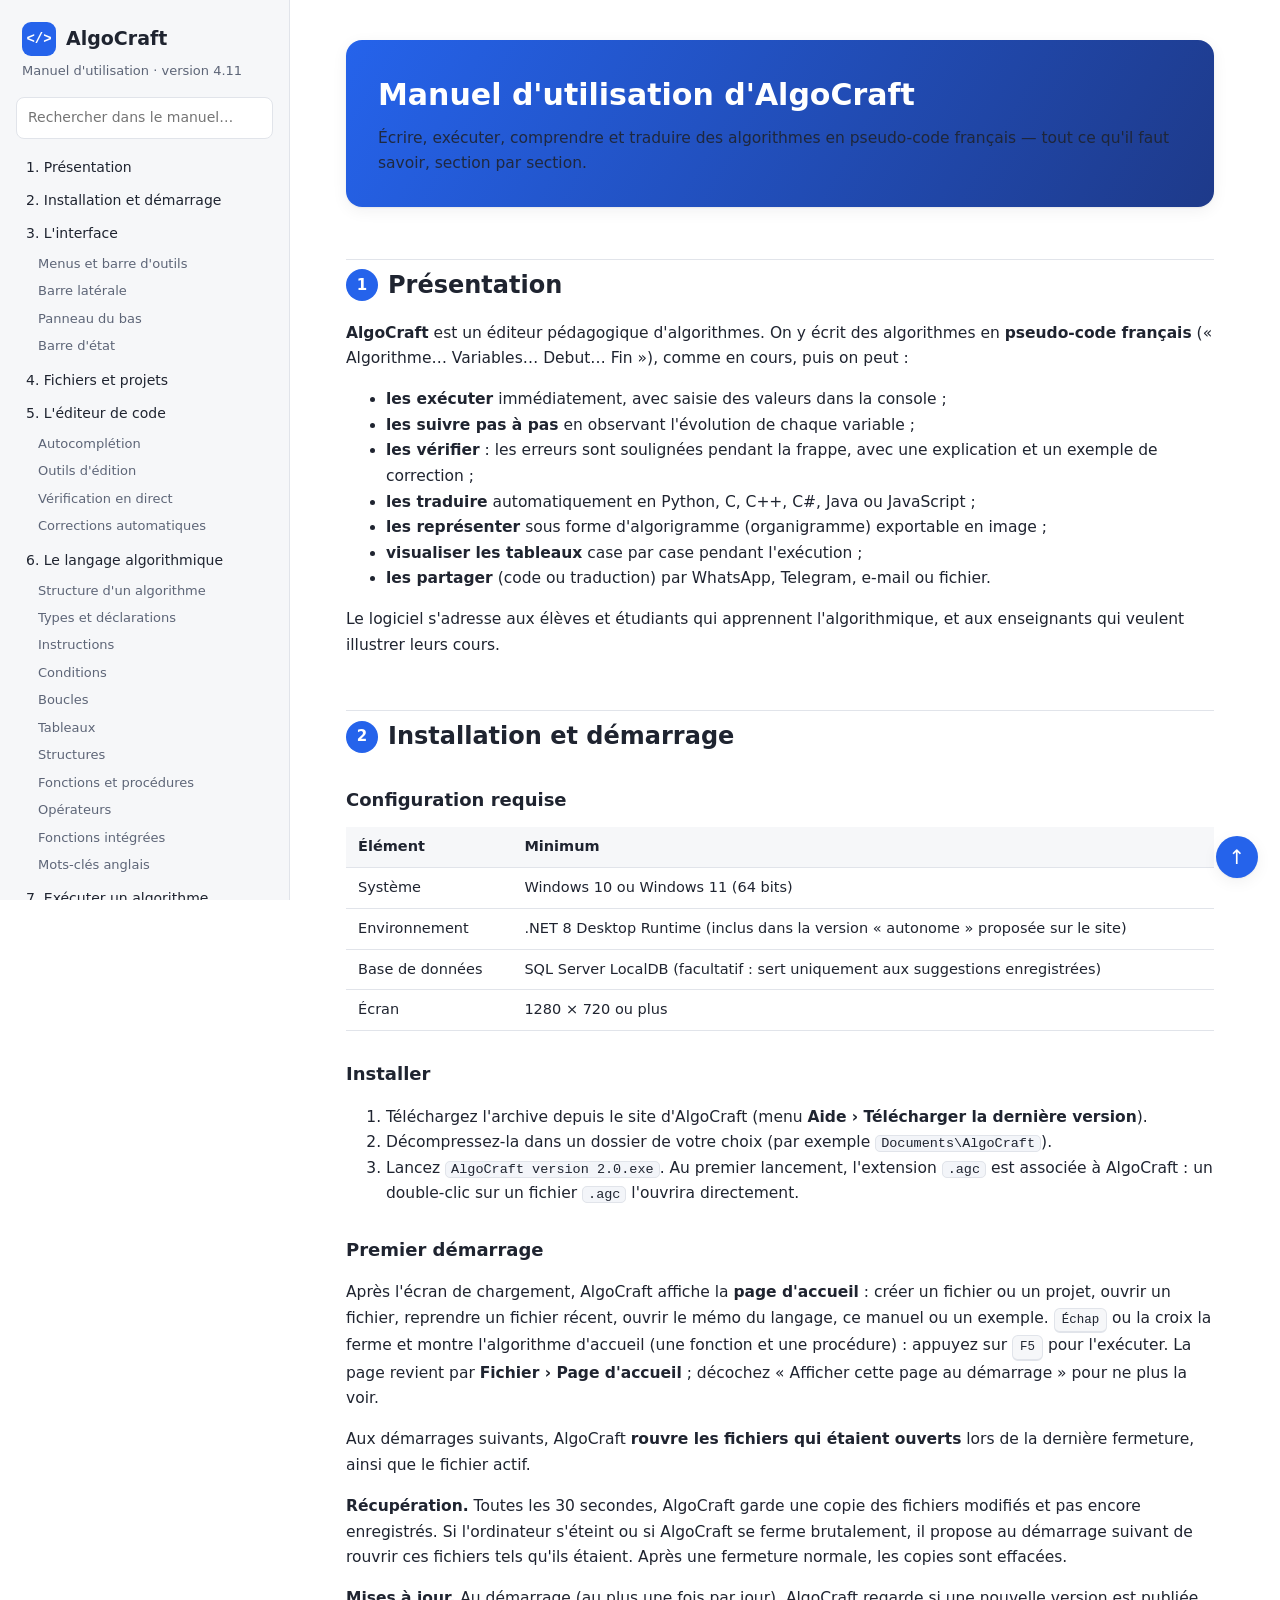
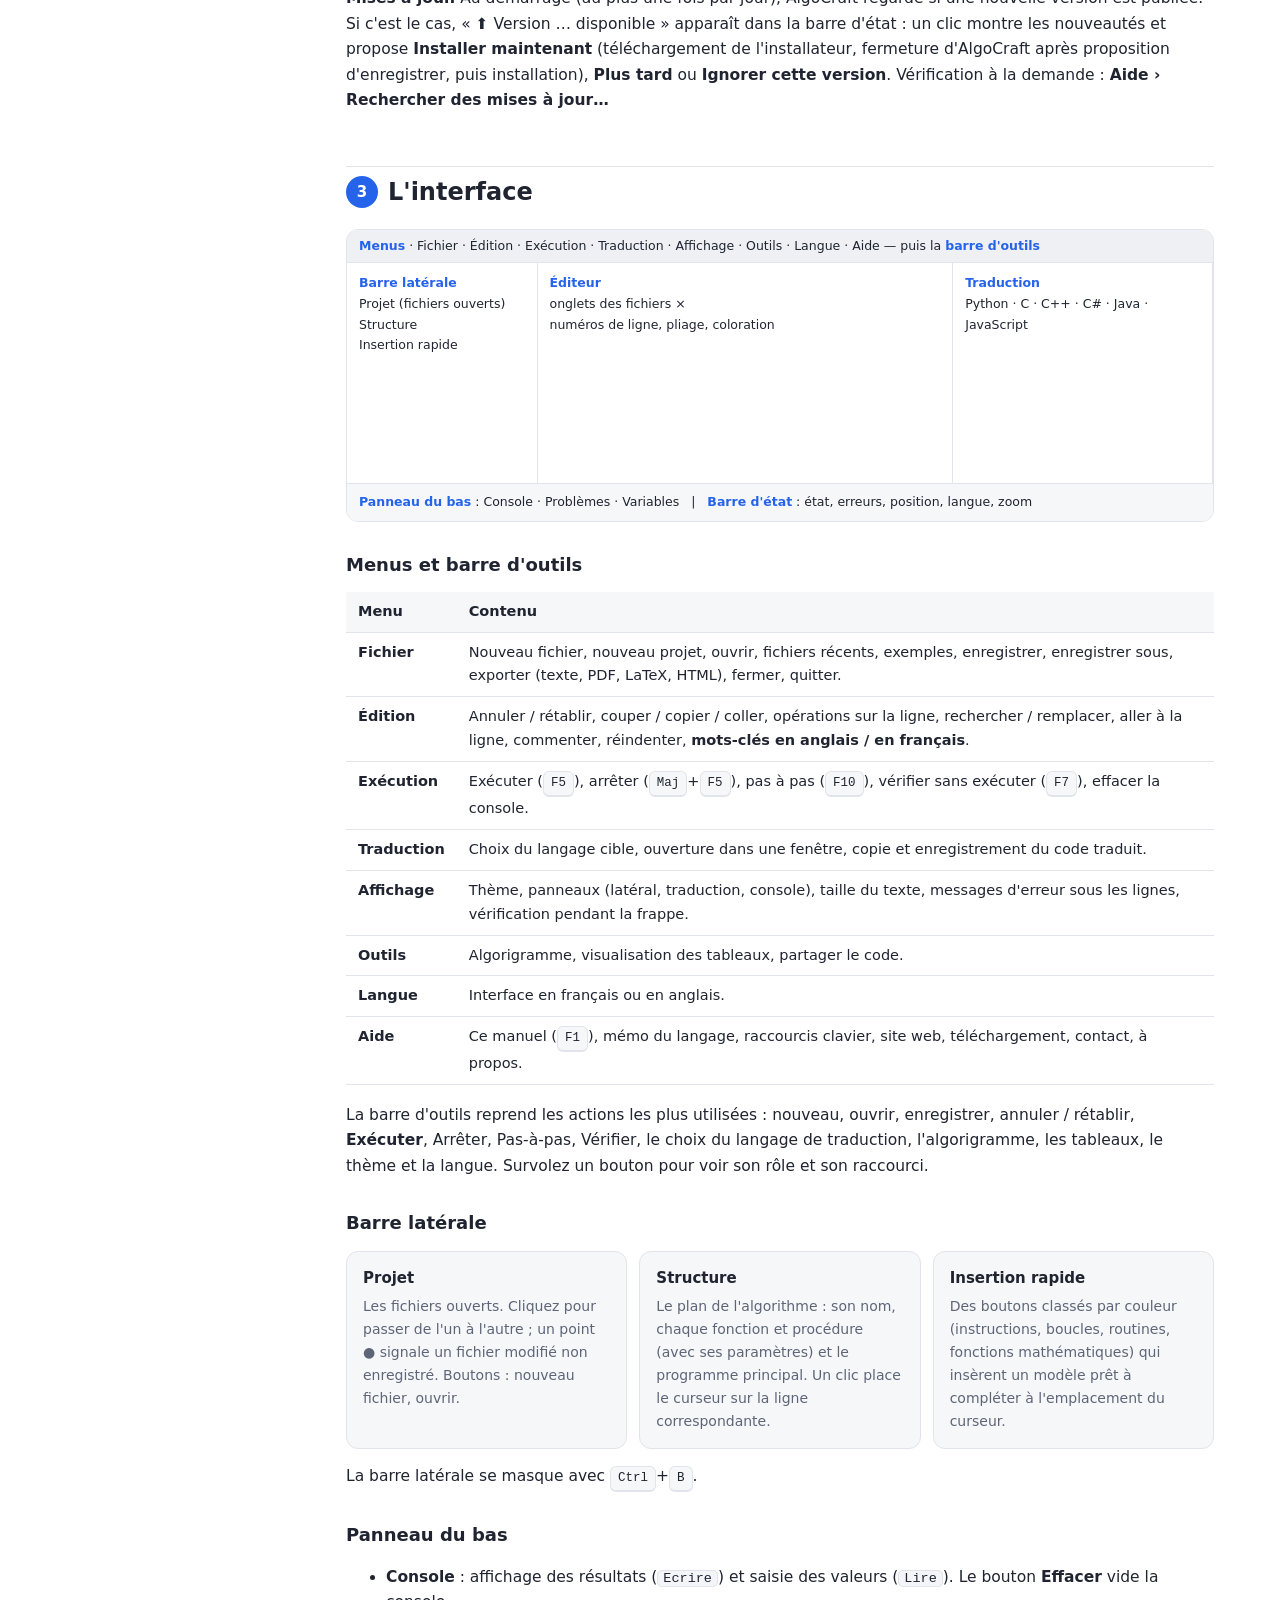
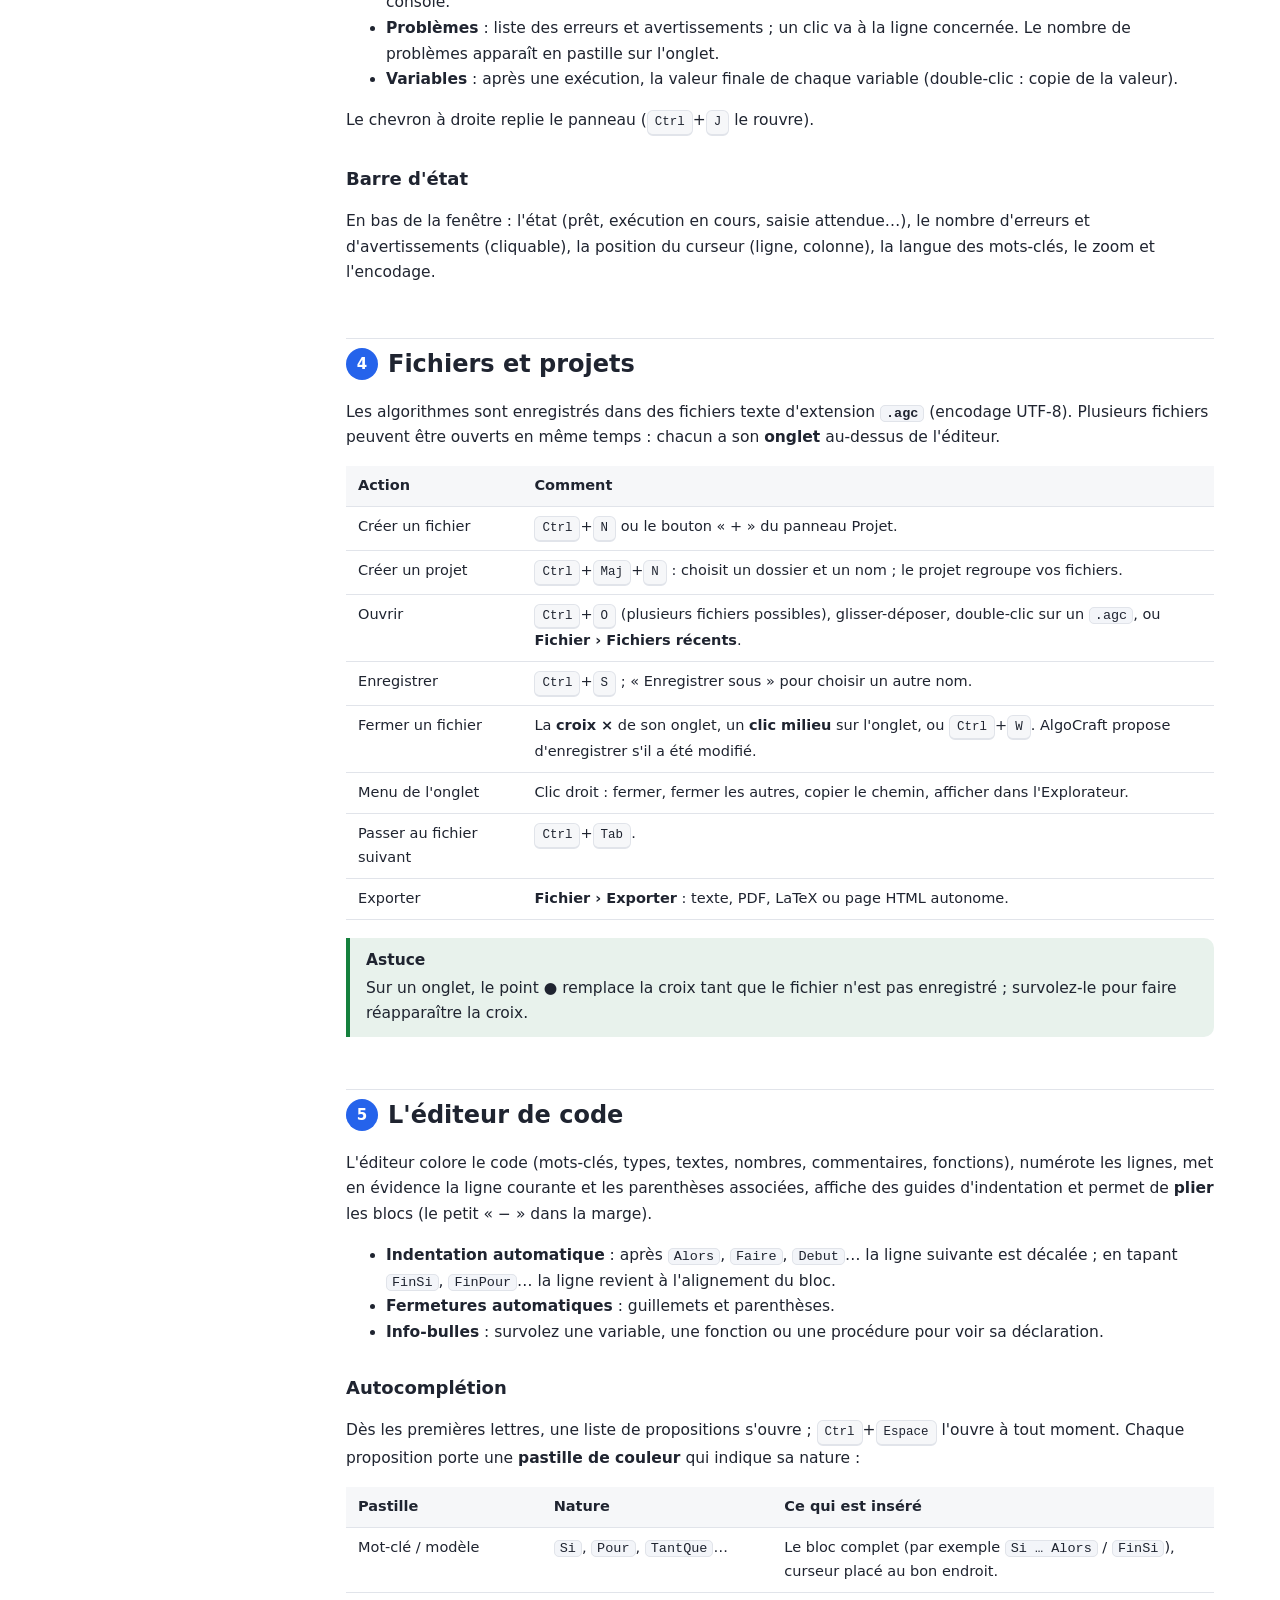
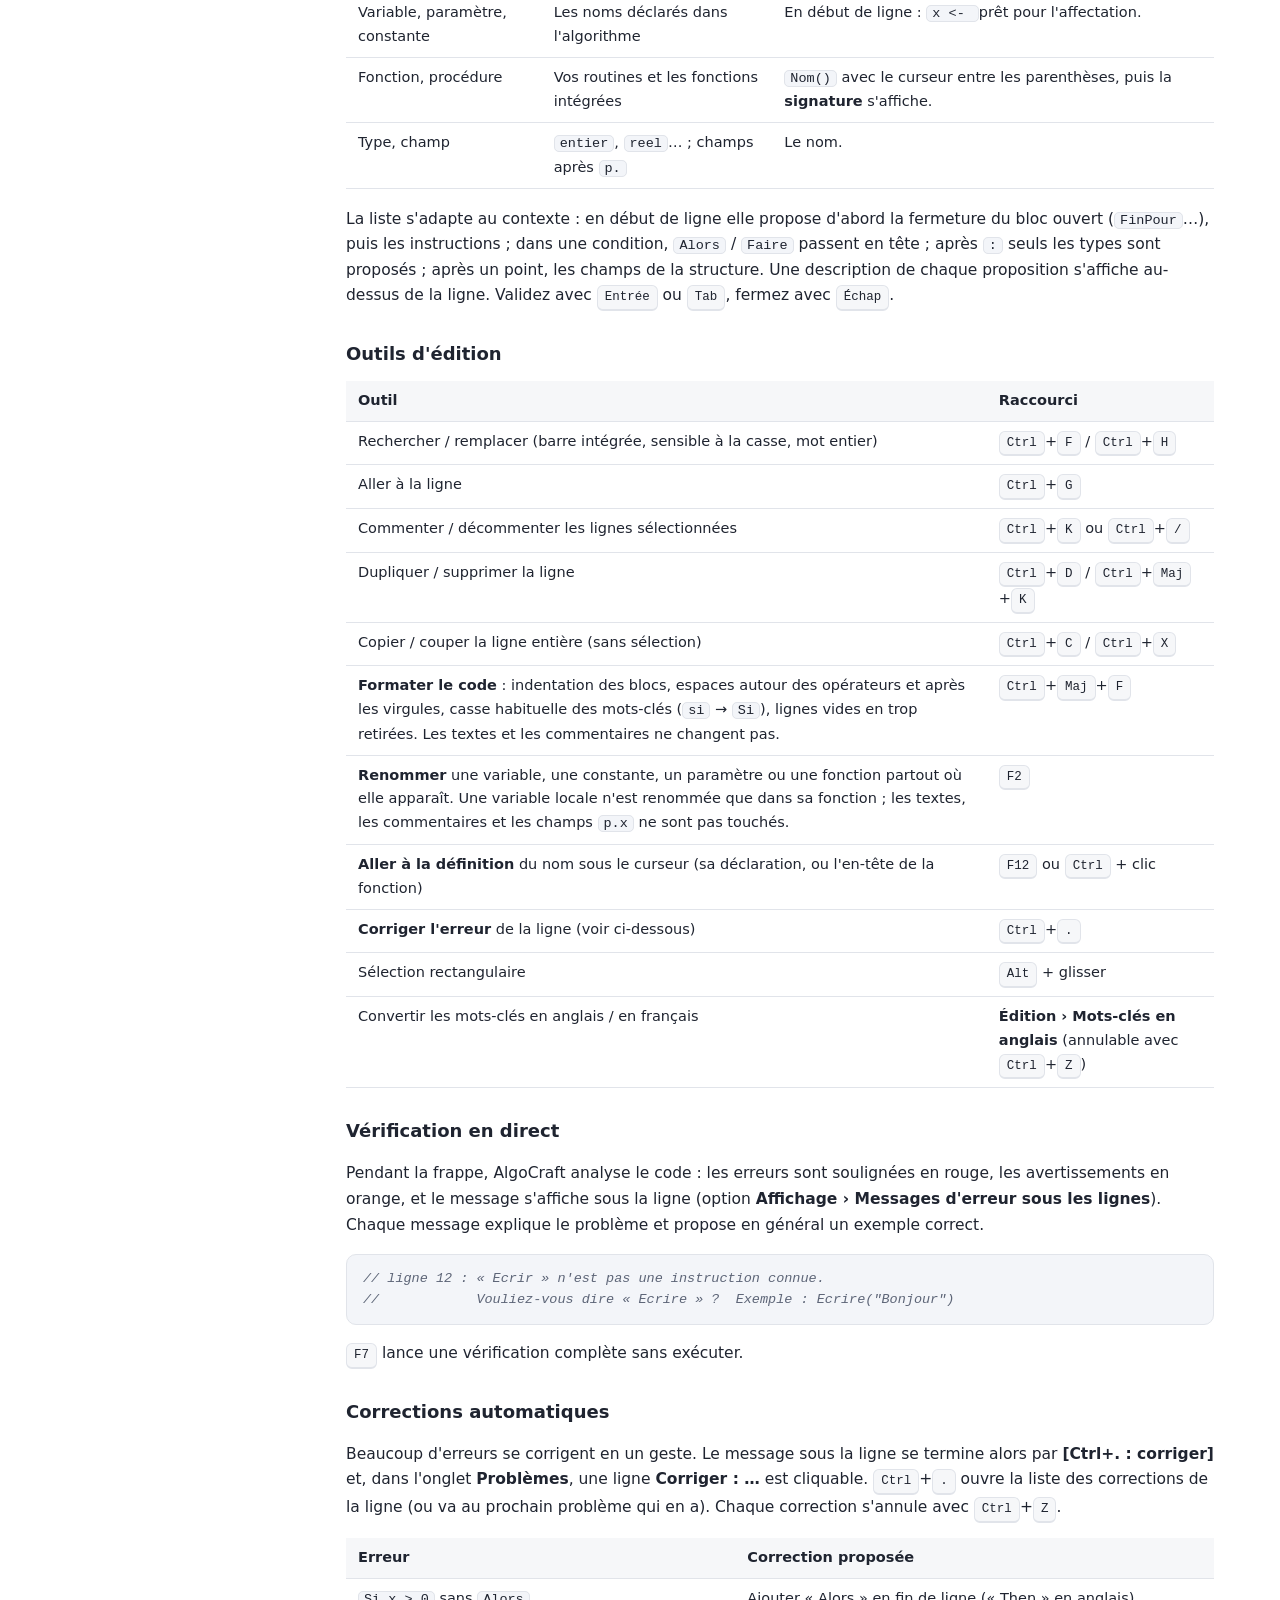
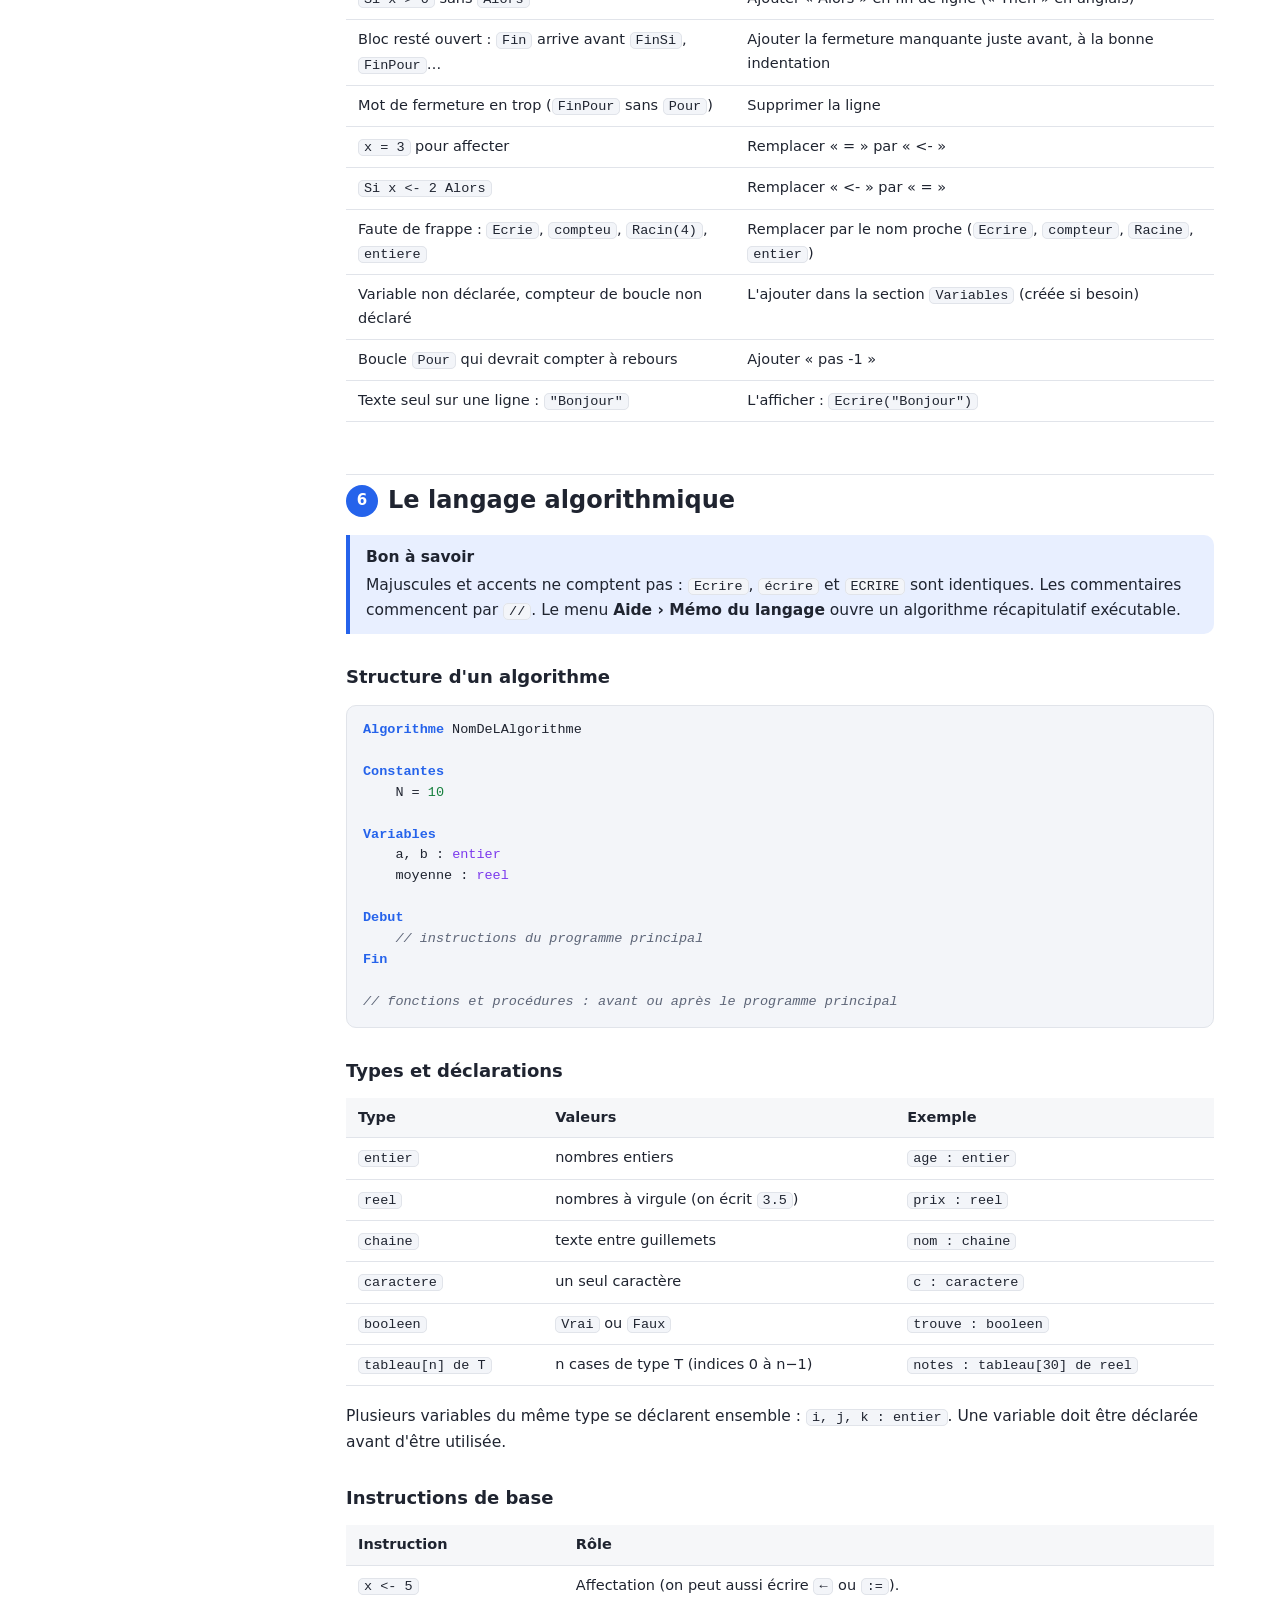
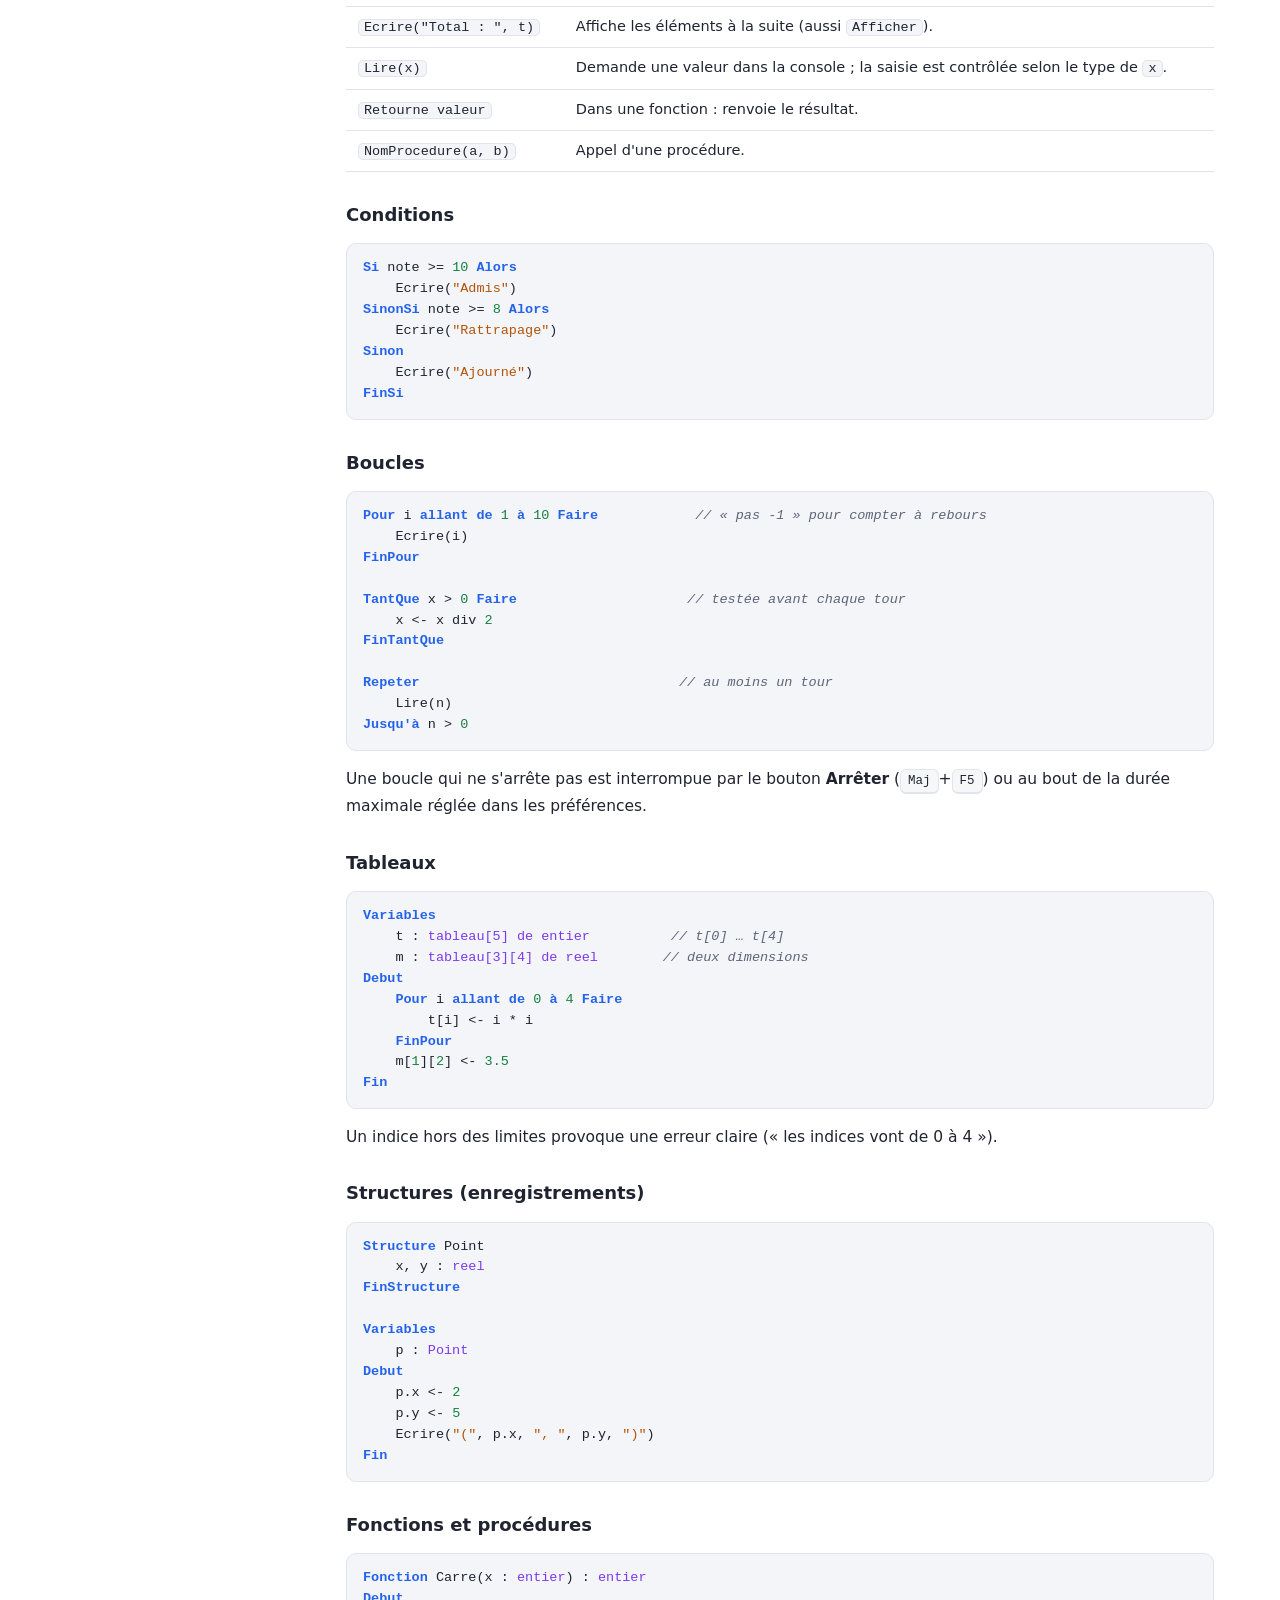
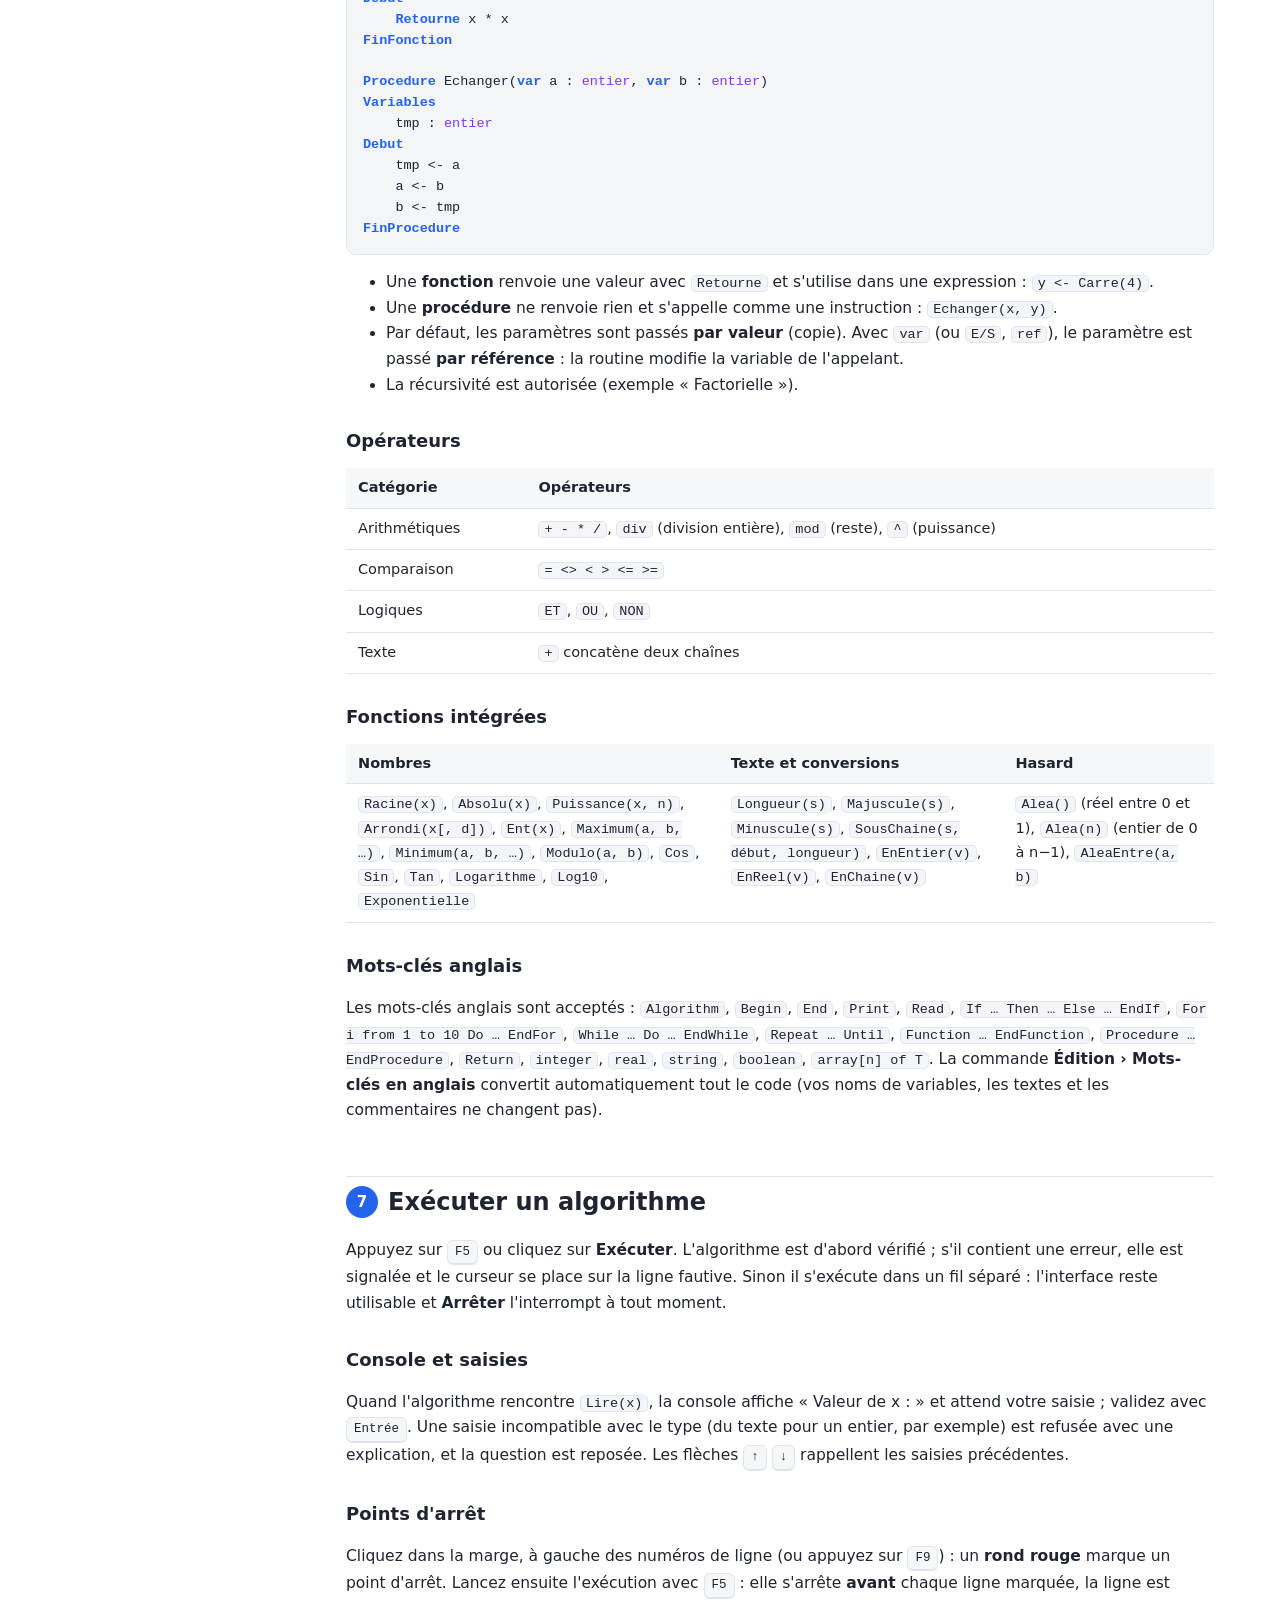
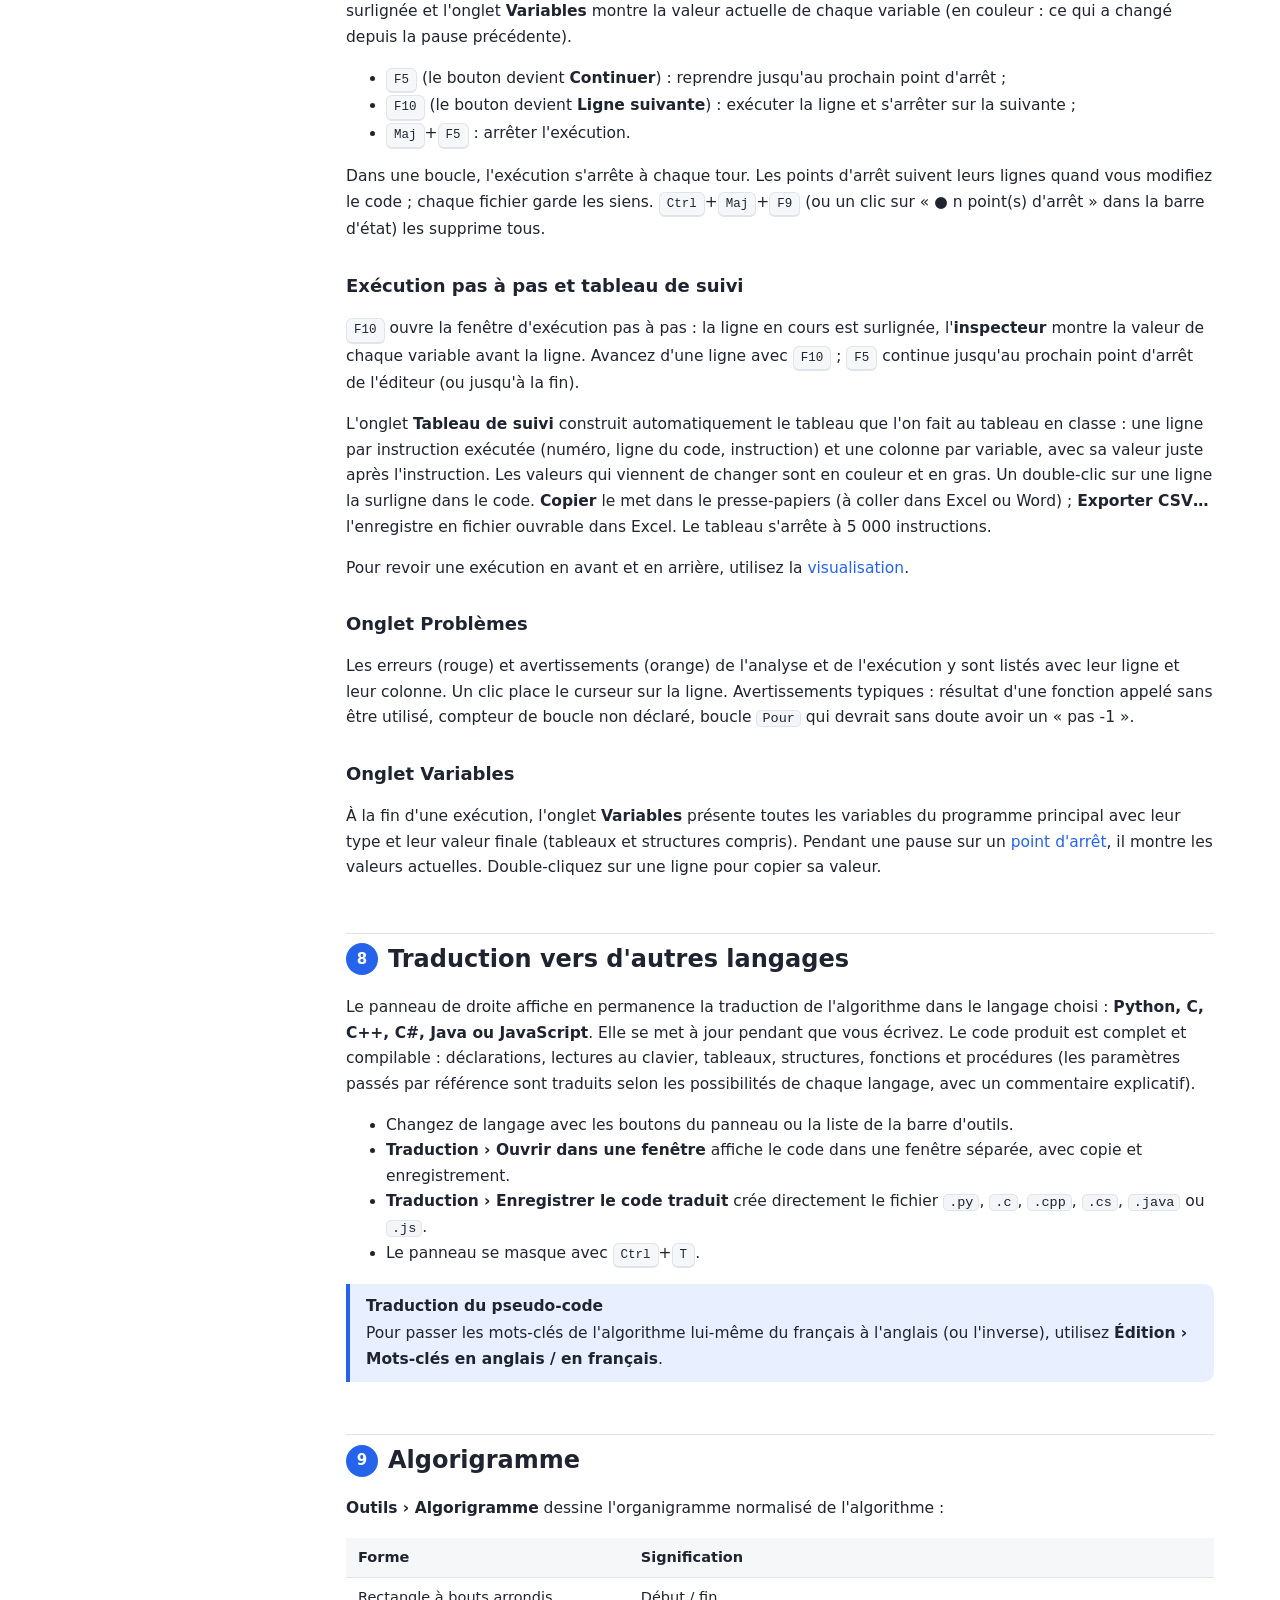
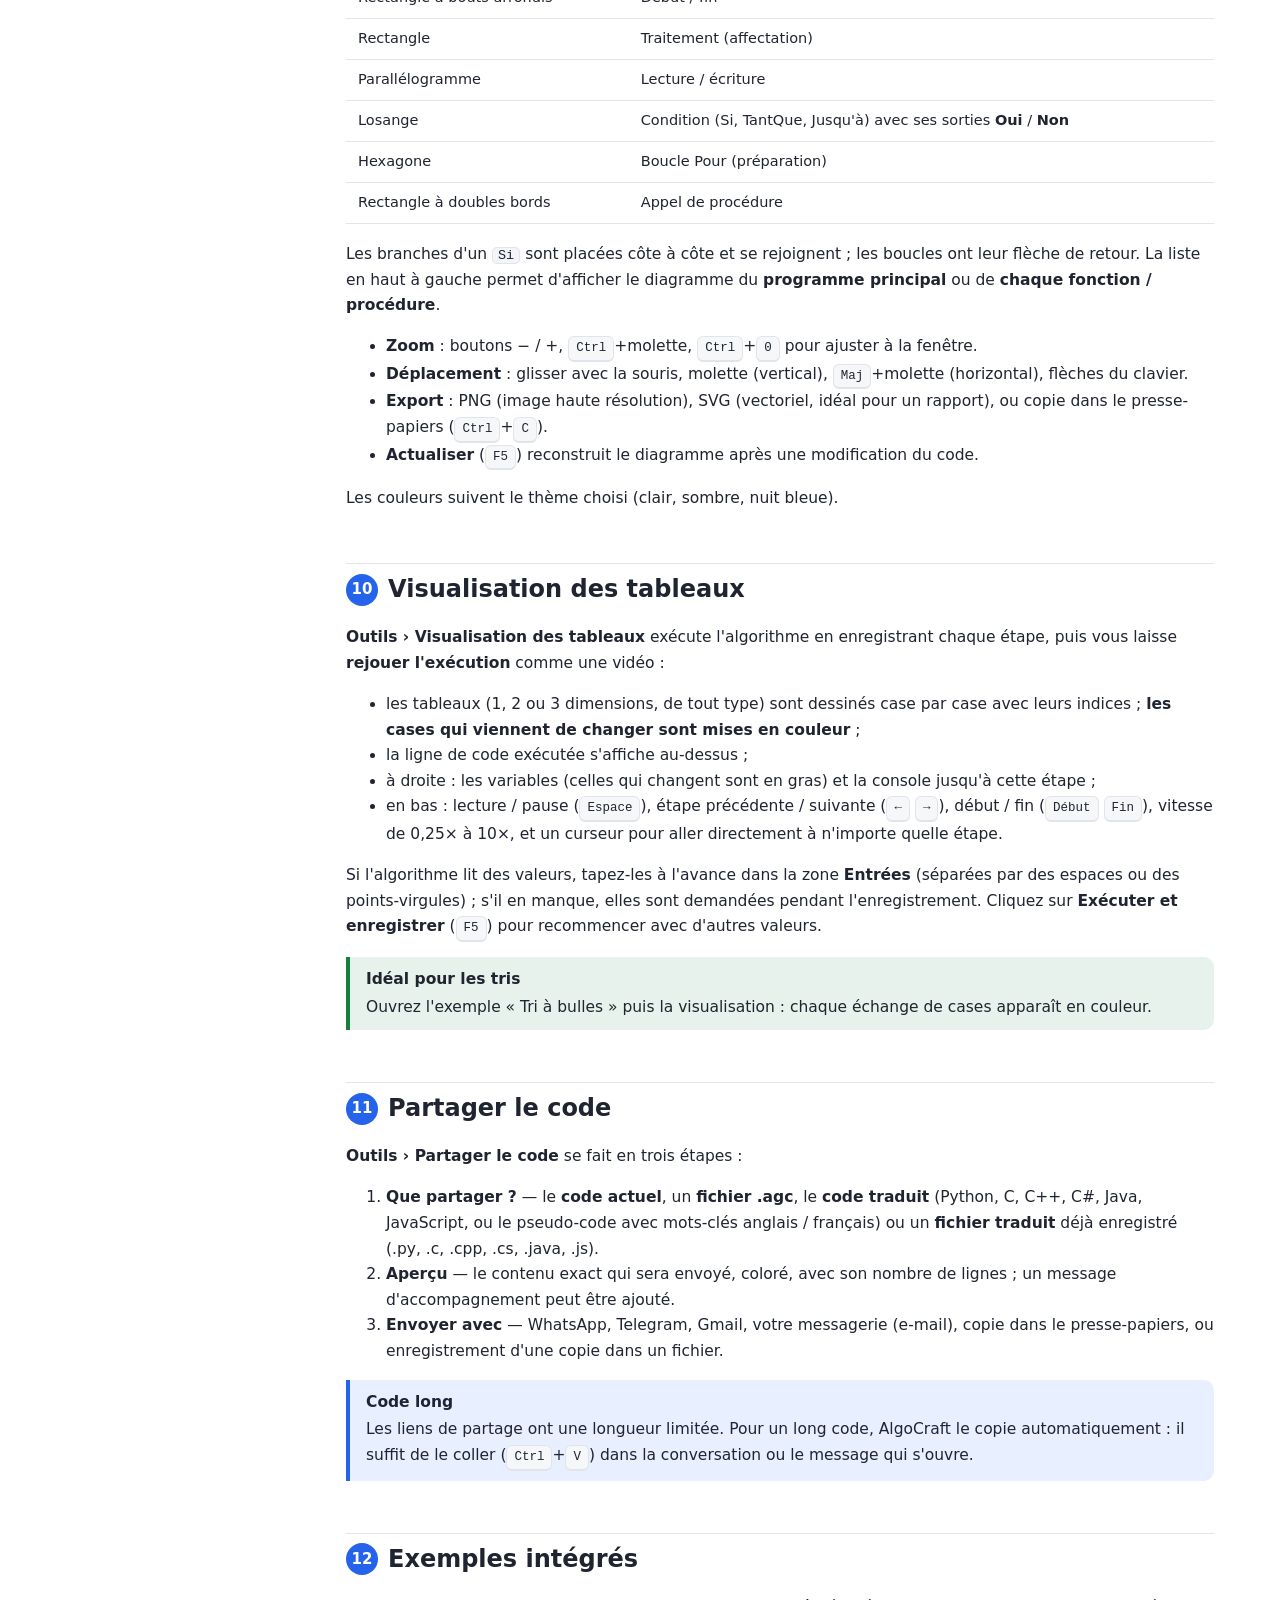
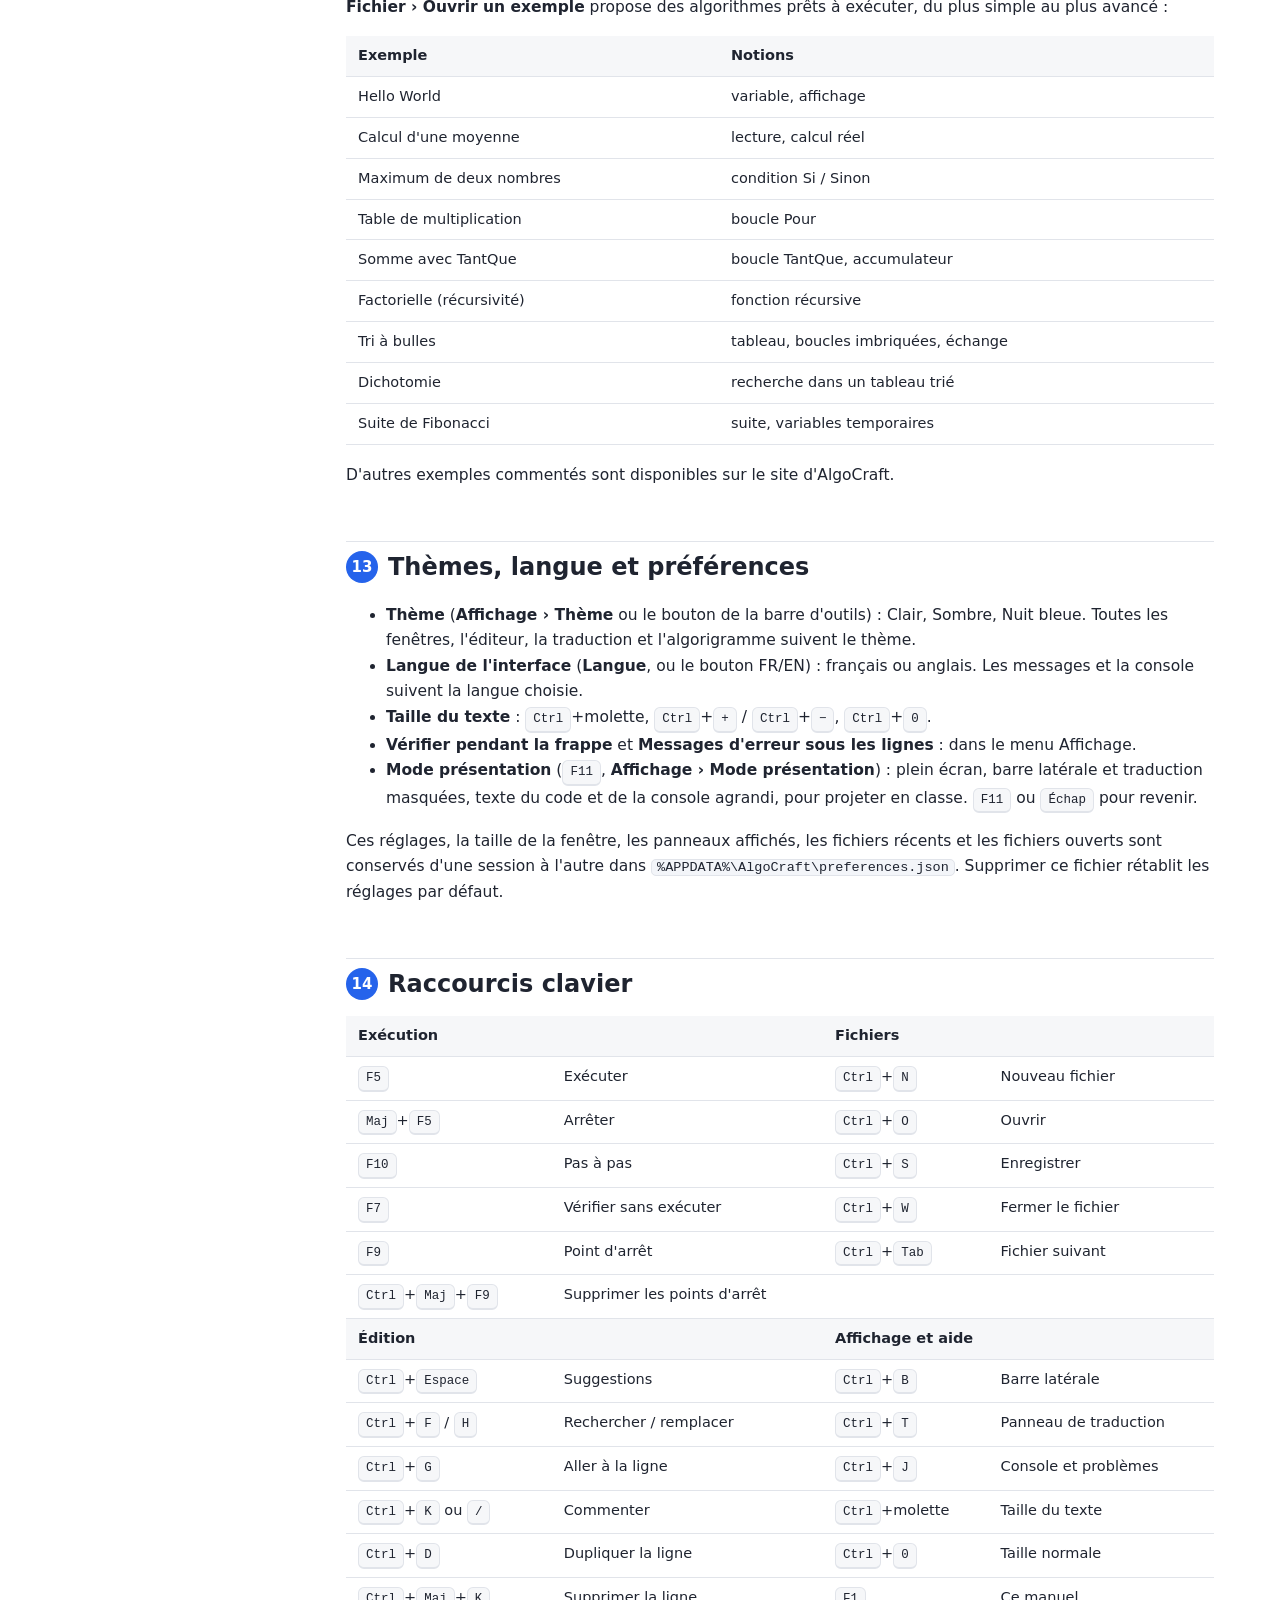
==== commit 197c92ce: "feat : mise a jour de l'affiche" ====
--- a/manuel.html
+++ b/manuel.html
@@ -4,82 +4,76 @@
 <meta charset="utf-8">
 <meta name="viewport" content="width=device-width, initial-scale=1">
 <title>Manuel d'utilisation — AlgoCraft</title>
-<link rel="preconnect" href="https://fonts.googleapis.com">
-<link rel="preconnect" href="https://fonts.gstatic.com" crossorigin>
-<link href="https://fonts.googleapis.com/css2?family=Newsreader:opsz,wght@6..72,400;6..72,500;6..72,600&family=IBM+Plex+Sans:wght@400;500;600&display=swap" rel="stylesheet">
 <style>
-  /* Même direction artistique que le site : papier crème, encre bleu nuit, or en accent ;
-     Newsreader (titres) et IBM Plex Sans (texte) si disponibles, sinon Georgia et Segoe UI. */
   :root {
-    --fond: #faf8f3; --panneau: #f2eee4; --barre: #ebe5d8; --bord: #ddd6c7; --trait: #857d6b;
-    --texte: #1c1f26; --doux: #545a66; --encre: #14213d; --or: #b5832a; --blanc: #fff;
-    --accent: #14213d; --vert: #1f5c32; --rouge: #a12a1c; --orange: #7a4f12; --violet: #14213d;
-    --serif: "Newsreader", Georgia, "Times New Roman", serif;
-    --sans: "IBM Plex Sans", "Segoe UI", system-ui, sans-serif;
-    --mono: ui-monospace, "Cascadia Mono", Consolas, "SF Mono", Menlo, monospace;
+    --fond: #ffffff; --panneau: #f6f7f9; --barre: #eef0f4; --bord: #e1e4ea; --texte: #1f2430; --doux: #5d6577;
+    --accent: #2563eb; --accent-doux: #e8efff; --vert: #15803d; --rouge: #b91c1c; --orange: #b45309; --violet: #7c3aed;
+    --code-fond: #f3f5f9; --ombre: 0 1px 2px rgba(16,24,40,.06), 0 4px 16px rgba(16,24,40,.06);
+  }
+  @media (prefers-color-scheme: dark) {
+    :root {
+      --fond: #15171c; --panneau: #1b1e24; --barre: #20242b; --bord: #2c313a; --texte: #e6e8ee; --doux: #9aa3b5;
+      --accent: #6aa1ff; --accent-doux: #1d2a44; --vert: #4ade80; --rouge: #f87171; --orange: #fbbf24; --violet: #c4a1ff;
+      --code-fond: #1f232b; --ombre: none;
+    }
   }
   * { box-sizing: border-box; }
-  html { scroll-behavior: smooth; scroll-padding-top: 24px; }
-  @media (prefers-reduced-motion: reduce) { html { scroll-behavior: auto; } }
-  body { margin: 0; font: 400 16px/1.7 var(--sans); color: var(--texte); background: var(--fond); -webkit-font-smoothing: antialiased; }
-  a { color: var(--encre); text-decoration: underline; text-decoration-color: #bfb6a3; text-underline-offset: 3px; }
-  a:hover { text-decoration-color: var(--or); }
-  :focus-visible { outline: 2px solid var(--encre); outline-offset: 2px; }
-  .page { display: grid; grid-template-columns: 296px minmax(0, 1fr); min-height: 100vh; }
-  nav { position: sticky; top: 0; height: 100vh; overflow-y: auto; background: var(--fond); border-right: 1px solid var(--bord); padding: 32px 24px 48px; }
-  .logo { font: 600 22px/1 var(--serif); color: var(--encre); margin: 0 0 8px; }
-  .logo span.icone { display: none; }
-  .sous-logo { color: var(--doux); font-size: 13px; margin: 0 0 24px; }
-  .sous-logo a { color: var(--doux); }
-  #filtre { width: 100%; padding: 8px 12px; border: 1px solid var(--trait); border-radius: 2px; background: var(--blanc); color: var(--texte); font: inherit; font-size: 14px; margin-bottom: 16px; }
-  nav ol { list-style: none; padding: 0; margin: 0; }
-  nav li > a { display: block; padding: 4px 0 4px 12px; border-left: 2px solid transparent; color: var(--texte); font-size: 14px; text-decoration: none; }
-  nav li > a:hover { border-left-color: var(--bord); }
-  nav li > a.actif { border-left-color: var(--or); color: var(--encre); font-weight: 600; }
-  nav ol ol { margin: 0 0 8px 12px; } nav ol ol a { color: var(--doux); font-size: 13px; }
-  main { padding: 64px 64px 96px; max-width: 920px; }
-  header.titre { padding: 0 0 32px; margin-bottom: 16px; border-bottom: 1px solid var(--bord); }
-  header.titre h1 { margin: 0 0 16px; font: 400 48px/1.08 var(--serif); color: var(--encre); letter-spacing: -0.02em; max-width: 16ch; }
-  header.titre p { margin: 0; font: 400 20px/1.55 var(--serif); color: var(--texte); max-width: 40ch; }
-  h2 { font: 500 32px/1.2 var(--serif); color: var(--encre); margin: 80px 0 16px; padding-top: 24px; border-top: 1px solid var(--bord); letter-spacing: -0.01em; }
-  h2 .num { font: 400 32px/1 var(--serif); color: var(--or); margin-right: 16px; }
-  h3 { font: 500 22px/1.3 var(--serif); color: var(--encre); margin: 40px 0 8px; }
-  h4 { font: 600 15px/1.4 var(--sans); margin: 24px 0 8px; }
-  p, li { max-width: 68ch; }
-  code { font-family: var(--mono); font-size: 0.88em; background: var(--panneau); padding: 1px 6px; border-radius: 2px; }
-  pre { font: 13.5px/1.65 var(--mono); background: var(--blanc); border: 1px solid var(--bord); padding: 16px 24px; overflow-x: auto; margin: 16px 0 24px; }
-  pre code { background: none; padding: 0; font-size: inherit; }
-  .kw { color: var(--encre); font-weight: 600; } .ty { color: var(--encre); } .st { color: #7a4f12; } .cm { color: var(--doux); font-style: italic; } .nb { color: var(--texte); }
-  kbd { display: inline-block; min-width: 22px; padding: 0 6px; border: 1px solid #bfb6a3; border-bottom-width: 2px; border-radius: 2px; background: var(--blanc); font: 12.5px/1.6 var(--mono); text-align: center; }
-  table { border-collapse: collapse; width: 100%; margin: 16px 0 24px; font-size: 14.5px; }
-  th, td { text-align: left; padding: 8px 16px 8px 0; border-bottom: 1px solid var(--bord); vertical-align: top; }
-  th { font-weight: 600; color: var(--encre); border-bottom-color: var(--trait); }
-  .note, .astuce, .attention { border-left: 2px solid var(--or); padding: 4px 0 4px 16px; margin: 24px 0; max-width: 68ch; }
-  .astuce { border-color: var(--vert); }
-  .attention { border-color: var(--rouge); }
-  .note b:first-child, .astuce b:first-child, .attention b:first-child { display: block; margin-bottom: 2px; color: var(--encre); }
-  .zones { display: grid; grid-template-columns: repeat(auto-fit, minmax(230px, 1fr)); gap: 0 32px; margin: 16px 0; border-top: 1px solid var(--bord); }
-  .zone { padding: 16px 0; border-bottom: 1px solid var(--bord); }
-  .zone h4 { margin: 0 0 4px; font: 500 17px/1.3 var(--serif); color: var(--encre); } .zone p { margin: 0; font-size: 14px; color: var(--doux); }
-  .schema { border: 1px solid var(--bord); margin: 16px 0; font-size: 12.5px; background: var(--blanc); }
-  .schema .l1 { padding: 8px 16px; border-bottom: 1px solid var(--bord); }
+  html { scroll-behavior: smooth; scroll-padding-top: 20px; }
+  body { margin: 0; font: 15.5px/1.65 "Segoe UI", system-ui, -apple-system, sans-serif; color: var(--texte); background: var(--fond); }
+  a { color: var(--accent); text-decoration: none; } a:hover { text-decoration: underline; }
+  .page { display: grid; grid-template-columns: 290px minmax(0, 1fr); min-height: 100vh; }
+  nav { position: sticky; top: 0; height: 100vh; overflow-y: auto; background: var(--panneau); border-right: 1px solid var(--bord); padding: 22px 16px 40px; }
+  .logo { display: flex; align-items: center; gap: 10px; font-weight: 700; font-size: 19px; margin: 0 6px 4px; }
+  .logo span.icone { display: inline-grid; place-items: center; width: 34px; height: 34px; border-radius: 9px; background: var(--accent); color: #fff; font: 700 14px Consolas, monospace; }
+  .sous-logo { color: var(--doux); font-size: 13px; margin: 0 6px 16px; }
+  #filtre { width: 100%; padding: 8px 11px; border: 1px solid var(--bord); border-radius: 8px; background: var(--fond); color: var(--texte); font: inherit; font-size: 14px; margin-bottom: 12px; }
+  nav ol { list-style: none; padding: 0; margin: 0; counter-reset: ch; }
+  nav li > a { display: block; padding: 5px 10px; border-radius: 6px; color: var(--texte); font-size: 14px; }
+  nav li > a:hover { background: var(--barre); text-decoration: none; }
+  nav li > a.actif { background: var(--accent-doux); color: var(--accent); font-weight: 600; }
+  nav ol ol { margin: 0 0 4px 12px; } nav ol ol a { color: var(--doux); font-size: 13px; padding: 3px 10px; }
+  main { padding: 40px 56px 80px; max-width: 980px; }
+  header.titre { padding: 30px 32px; border-radius: 16px; background: linear-gradient(120deg, var(--accent), #1e3a8a); color: #fff; margin-bottom: 34px; box-shadow: var(--ombre); }
+  header.titre h1 { margin: 0 0 6px; font-size: 30px; } header.titre p { margin: 0; opacity: .9; }
+  h2 { font-size: 24px; margin: 52px 0 12px; padding-top: 6px; border-top: 1px solid var(--bord); }
+  h2 .num { display: inline-grid; place-items: center; width: 32px; height: 32px; border-radius: 50%; background: var(--accent); color: #fff; font-size: 15px; margin-right: 10px; vertical-align: 3px; }
+  h3 { font-size: 18px; margin: 28px 0 8px; }
+  p, li { color: var(--texte); }
+  code, kbd, pre { font-family: Consolas, "Cascadia Mono", monospace; }
+  code { background: var(--code-fond); border: 1px solid var(--bord); border-radius: 5px; padding: 0 5px; font-size: 13.5px; }
+  pre { background: var(--code-fond); border: 1px solid var(--bord); border-radius: 10px; padding: 14px 16px; overflow-x: auto; font-size: 13.5px; line-height: 1.55; }
+  pre code { border: 0; padding: 0; background: none; }
+  .kw { color: var(--accent); font-weight: 600; } .ty { color: var(--violet); } .st { color: var(--orange); } .cm { color: var(--doux); font-style: italic; } .nb { color: var(--vert); }
+  kbd { display: inline-block; min-width: 22px; padding: 1px 7px; border: 1px solid var(--bord); border-bottom-width: 2px; border-radius: 6px; background: var(--panneau); font-size: 12.5px; text-align: center; }
+  table { border-collapse: collapse; width: 100%; margin: 12px 0 18px; font-size: 14.5px; }
+  th, td { text-align: left; padding: 8px 12px; border-bottom: 1px solid var(--bord); vertical-align: top; }
+  th { background: var(--panneau); font-weight: 600; }
+  .note, .astuce, .attention { border-left: 4px solid var(--accent); background: var(--accent-doux); padding: 10px 16px; border-radius: 0 10px 10px 0; margin: 14px 0; }
+  .astuce { border-color: var(--vert); background: color-mix(in srgb, var(--vert) 10%, var(--fond)); }
+  .attention { border-color: var(--orange); background: color-mix(in srgb, var(--orange) 10%, var(--fond)); }
+  .note b:first-child, .astuce b:first-child, .attention b:first-child { display: block; margin-bottom: 2px; }
+  .zones { display: grid; grid-template-columns: repeat(auto-fit, minmax(230px, 1fr)); gap: 12px; margin: 14px 0; }
+  .zone { border: 1px solid var(--bord); border-radius: 12px; padding: 14px 16px; background: var(--panneau); }
+  .zone h4 { margin: 0 0 4px; font-size: 15px; } .zone p { margin: 0; font-size: 14px; color: var(--doux); }
+  .schema { border: 1px solid var(--bord); border-radius: 12px; overflow: hidden; margin: 16px 0; font-size: 12.5px; }
+  .schema .l1 { background: var(--barre); padding: 6px 12px; border-bottom: 1px solid var(--bord); }
   .schema .corps { display: grid; grid-template-columns: 22% 1fr 30%; min-height: 220px; }
-  .schema .corps > div { padding: 8px 16px; border-right: 1px solid var(--bord); }
-  .schema .bas { border-top: 1px solid var(--bord); padding: 8px 16px; }
-  .schema b { color: var(--encre); }
-  .haut { position: fixed; right: 24px; bottom: 24px; padding: 8px 12px; border: 1px solid var(--trait); background: var(--fond); color: var(--encre); font-size: 13px; text-decoration: none; }
-  .haut:hover { border-color: var(--encre); }
-  footer { margin-top: 80px; color: var(--doux); font-size: 13.5px; border-top: 1px solid var(--bord); padding-top: 16px; }
+  .schema .corps > div { padding: 10px 12px; border-right: 1px solid var(--bord); }
+  .schema .bas { border-top: 1px solid var(--bord); padding: 8px 12px; background: var(--panneau); }
+  .schema b { color: var(--accent); }
+  .haut { position: fixed; right: 22px; bottom: 22px; width: 42px; height: 42px; border-radius: 50%; background: var(--accent); color: #fff; display: grid; place-items: center; box-shadow: var(--ombre); font-size: 20px; }
+  .haut:hover { text-decoration: none; filter: brightness(1.1); }
+  footer { margin-top: 60px; color: var(--doux); font-size: 13.5px; border-top: 1px solid var(--bord); padding-top: 16px; }
   .cache { display: none !important; }
-  @media (max-width: 900px) { .page { grid-template-columns: 1fr; } nav { position: static; height: auto; border-right: 0; border-bottom: 1px solid var(--bord); } main { padding: 32px 24px 64px; } header.titre h1 { font-size: 36px; } }
-  @media print { nav, .haut, #filtre { display: none; } .page { display: block; } main { max-width: none; padding: 0; } h2 { break-before: page; } }
+  @media (max-width: 900px) { .page { grid-template-columns: 1fr; } nav { position: static; height: auto; } main { padding: 24px 20px 60px; } }
+  @media print { nav, .haut, #filtre { display: none; } .page { display: block; } main { max-width: none; padding: 0; } h2 { break-before: page; } header.titre { background: none; color: #000; box-shadow: none; padding: 0; } }
 </style>
 </head>
 <body>
 <div class="page">
 <nav aria-label="Sommaire">
-  <div class="logo">AlgoCraft</div>
-  <div class="sous-logo">Manuel d'utilisation · version 2.19<br><a href="https://algo-craft-ten.vercel.app/">Site d'AlgoCraft</a></div>
+  <div class="logo"><span class="icone">&lt;/&gt;</span> AlgoCraft</div>
+  <div class="sous-logo">Manuel d'utilisation · version 4.11</div>
   <input id="filtre" type="search" placeholder="Rechercher dans le manuel…" aria-label="Rechercher dans le manuel">
   <ol id="sommaire">
     <li><a href="#presentation">1. Présentation</a></li>
@@ -88,11 +82,11 @@
       <ol><li><a href="#menus">Menus et barre d'outils</a></li><li><a href="#lateral">Barre latérale</a></li><li><a href="#panneau-bas">Panneau du bas</a></li><li><a href="#barre-etat">Barre d'état</a></li></ol></li>
     <li><a href="#fichiers">4. Fichiers et projets</a></li>
     <li><a href="#editeur">5. L'éditeur de code</a>
-      <ol><li><a href="#autocompletion">Autocomplétion</a></li><li><a href="#edition">Outils d'édition</a></li><li><a href="#verification">Vérification en direct</a></li></ol></li>
+      <ol><li><a href="#autocompletion">Autocomplétion</a></li><li><a href="#edition">Outils d'édition</a></li><li><a href="#verification">Vérification en direct</a></li><li><a href="#corrections">Corrections automatiques</a></li></ol></li>
     <li><a href="#langage">6. Le langage algorithmique</a>
       <ol><li><a href="#structure">Structure d'un algorithme</a></li><li><a href="#types">Types et déclarations</a></li><li><a href="#instructions">Instructions</a></li><li><a href="#conditions">Conditions</a></li><li><a href="#boucles">Boucles</a></li><li><a href="#tableaux">Tableaux</a></li><li><a href="#structures">Structures</a></li><li><a href="#routines">Fonctions et procédures</a></li><li><a href="#operateurs">Opérateurs</a></li><li><a href="#integrees">Fonctions intégrées</a></li><li><a href="#anglais">Mots-clés anglais</a></li></ol></li>
     <li><a href="#execution">7. Exécuter un algorithme</a>
-      <ol><li><a href="#console">Console et saisies</a></li><li><a href="#pasapas">Pas à pas</a></li><li><a href="#problemes">Problèmes</a></li><li><a href="#variables">Variables</a></li></ol></li>
+      <ol><li><a href="#console">Console et saisies</a></li><li><a href="#points-arret">Points d'arrêt</a></li><li><a href="#pasapas">Pas à pas et tableau de suivi</a></li><li><a href="#problemes">Problèmes</a></li><li><a href="#variables">Variables</a></li></ol></li>
     <li><a href="#traduction">8. Traduction vers d'autres langages</a></li>
     <li><a href="#algorigramme">9. Algorigramme</a></li>
     <li><a href="#visualisation">10. Visualisation des tableaux</a></li>
@@ -145,8 +139,10 @@
   <li>Lancez <code>AlgoCraft version 2.0.exe</code>. Au premier lancement, l'extension <code>.agc</code> est associée à AlgoCraft : un double-clic sur un fichier <code>.agc</code> l'ouvrira directement.</li>
 </ol>
 <h3>Premier démarrage</h3>
-<p>Après l'écran de chargement, AlgoCraft ouvre un algorithme d'accueil qui montre une fonction et une procédure. Appuyez sur <kbd>F5</kbd> pour l'exécuter : le résultat s'affiche dans la console, en bas.</p>
+<p>Après l'écran de chargement, AlgoCraft affiche la <b>page d'accueil</b> : créer un fichier ou un projet, ouvrir un fichier, reprendre un fichier récent, ouvrir le mémo du langage, ce manuel ou un exemple. <kbd>Échap</kbd> ou la croix la ferme et montre l'algorithme d'accueil (une fonction et une procédure) : appuyez sur <kbd>F5</kbd> pour l'exécuter. La page revient par <b>Fichier › Page d'accueil</b> ; décochez « Afficher cette page au démarrage » pour ne plus la voir.</p>
 <p>Aux démarrages suivants, AlgoCraft <b>rouvre les fichiers qui étaient ouverts</b> lors de la dernière fermeture, ainsi que le fichier actif.</p>
+<p><b>Récupération.</b> Toutes les 30 secondes, AlgoCraft garde une copie des fichiers modifiés et pas encore enregistrés. Si l'ordinateur s'éteint ou si AlgoCraft se ferme brutalement, il propose au démarrage suivant de rouvrir ces fichiers tels qu'ils étaient. Après une fermeture normale, les copies sont effacées.</p>
+<p><b>Mises à jour.</b> Au démarrage (au plus une fois par jour), AlgoCraft regarde si une nouvelle version est publiée. Si c'est le cas, « ⬆ Version … disponible » apparaît dans la barre d'état : un clic montre les nouveautés et propose <b>Installer maintenant</b> (téléchargement de l'installateur, fermeture d'AlgoCraft après proposition d'enregistrer, puis installation), <b>Plus tard</b> ou <b>Ignorer cette version</b>. Vérification à la demande : <b>Aide › Rechercher des mises à jour…</b></p>
 </section>
 
 <!-- ═══════════════════════════════════════════════════════════════ -->
@@ -225,24 +221,15 @@
 </ul>
 
 <h3 id="autocompletion">Autocomplétion</h3>
-<p>Dès la première lettre, une liste de propositions s'ouvre sous le curseur ; <kbd>Ctrl</kbd>+<kbd>Espace</kbd> l'ouvre à tout moment. La recherche est <b>approchée</b> : majuscules et accents ne comptent pas, et il suffit de taper quelques lettres du nom dans l'ordre (<code>fp</code> trouve <code>FinPour</code>, <code>ecr</code> trouve <code>Ecrire</code>). Les fonctions intégrées se retrouvent aussi par leurs autres noms : <code>sqrt</code> propose <code>Racine</code>, <code>abs</code> propose <code>Absolu</code>. Les lettres retrouvées sont mises en valeur dans la liste.</p>
-<p>Chaque ligne indique la <b>nature</b> de la proposition (pastille de couleur) et, à droite, son type. Sous la liste, un panneau décrit la proposition choisie : signature, explication et, pour un modèle, l'aperçu du code qui sera inséré.</p>
-<table>
-  <tr><th>Touche</th><th>Effet</th></tr>
-  <tr><td><kbd>↑</kbd> <kbd>↓</kbd>, <kbd>Pg.préc</kbd> <kbd>Pg.suiv</kbd></td><td>Choisir une proposition</td></tr>
-  <tr><td><kbd>Entrée</kbd> ou <kbd>Tab</kbd></td><td>Insérer la proposition choisie (double-clic aussi)</td></tr>
-  <tr><td><kbd>Échap</kbd></td><td>Fermer la liste</td></tr>
-  <tr><td><kbd>Ctrl</kbd>+<kbd>Espace</kbd></td><td>Ouvrir la liste ; si elle est ouverte, afficher ou masquer le panneau de description</td></tr>
-</table>
-<table>
-  <tr><th>Nature</th><th>Exemples</th><th>Ce qui est inséré</th></tr>
-  <tr><td>Modèle</td><td><code>Si</code>, <code>Si … Sinon</code>, <code>Pour</code>, <code>Pour … pas</code>, <code>TantQue</code>, <code>Repeter</code>, <code>Fonction</code>, <code>Procedure</code>, <code>Structure</code>, <code>Algorithme (squelette complet)</code></td><td>Le bloc complet. Ses <b>champs</b> (condition, compteur, bornes, nom…) sont encadrés : tapez pour remplacer le premier, <kbd>Tab</kbd> passe au suivant, <kbd>Maj</kbd>+<kbd>Tab</kbd> revient au précédent, <kbd>Échap</kbd> quitte le modèle. Après le dernier champ, le curseur se place dans le corps du bloc.</td></tr>
-  <tr><td>Mot-clé</td><td><code>FinSi</code>, <code>Sinon</code>, <code>Alors</code>, <code>et</code>, <code>mod</code>…</td><td>Le mot ; une fermeture s'aligne sur l'ouverture de son bloc.</td></tr>
-  <tr><td>Variable, paramètre, constante</td><td>Les noms déclarés dans l'algorithme</td><td>En début de ligne : <code>x &lt;- </code> prêt pour l'affectation, <code>t[i] &lt;- </code> pour un tableau, <code>p.</code> pour une structure (la liste des champs s'ouvre aussitôt).</td></tr>
-  <tr><td>Fonction, procédure</td><td>Vos routines et les fonctions intégrées</td><td><code>Puissance(x, n)</code> : chaque argument est un champ. La <b>signature</b> s'affiche au-dessus de la ligne, avec l'argument en cours mis en valeur à chaque virgule.</td></tr>
-  <tr><td>Type, champ</td><td><code>entier</code>, <code>reel</code>… ; champs après <code>p.</code></td><td>Le nom ; <code>tableau</code> insère <code>tableau[10] de </code>.</td></tr>
-</table>
-<p>La liste s'adapte au contexte : en début de ligne elle propose d'abord la fermeture du bloc ouvert (<code>FinPour</code>…), puis les instructions ; dans une condition, <code>Alors</code> / <code>Faire</code> passent en tête ; après <code>:</code> seuls les types sont proposés ; après un point, les champs de la structure. Les propositions que vous choisissez souvent remontent dans la liste. Quand le mot tapé est déjà complet (<code>Fin</code>, <code>Sinon</code>…), la liste se ferme pour qu'<kbd>Entrée</kbd> passe simplement à la ligne.</p>
+<p>Dès les premières lettres, une liste de propositions s'ouvre ; <kbd>Ctrl</kbd>+<kbd>Espace</kbd> l'ouvre à tout moment. Chaque proposition porte une <b>pastille de couleur</b> qui indique sa nature :</p>
+<table>
+  <tr><th>Pastille</th><th>Nature</th><th>Ce qui est inséré</th></tr>
+  <tr><td>Mot-clé / modèle</td><td><code>Si</code>, <code>Pour</code>, <code>TantQue</code>…</td><td>Le bloc complet (par exemple <code>Si … Alors</code> / <code>FinSi</code>), curseur placé au bon endroit.</td></tr>
+  <tr><td>Variable, paramètre, constante</td><td>Les noms déclarés dans l'algorithme</td><td>En début de ligne : <code>x &lt;- </code> prêt pour l'affectation.</td></tr>
+  <tr><td>Fonction, procédure</td><td>Vos routines et les fonctions intégrées</td><td><code>Nom()</code> avec le curseur entre les parenthèses, puis la <b>signature</b> s'affiche.</td></tr>
+  <tr><td>Type, champ</td><td><code>entier</code>, <code>reel</code>… ; champs après <code>p.</code></td><td>Le nom.</td></tr>
+</table>
+<p>La liste s'adapte au contexte : en début de ligne elle propose d'abord la fermeture du bloc ouvert (<code>FinPour</code>…), puis les instructions ; dans une condition, <code>Alors</code> / <code>Faire</code> passent en tête ; après <code>:</code> seuls les types sont proposés ; après un point, les champs de la structure. Une description de chaque proposition s'affiche au-dessus de la ligne. Validez avec <kbd>Entrée</kbd> ou <kbd>Tab</kbd>, fermez avec <kbd>Échap</kbd>.</p>
 
 <h3 id="edition">Outils d'édition</h3>
 <table>
@@ -252,7 +239,10 @@
   <tr><td>Commenter / décommenter les lignes sélectionnées</td><td><kbd>Ctrl</kbd>+<kbd>K</kbd> ou <kbd>Ctrl</kbd>+<kbd>/</kbd></td></tr>
   <tr><td>Dupliquer / supprimer la ligne</td><td><kbd>Ctrl</kbd>+<kbd>D</kbd> / <kbd>Ctrl</kbd>+<kbd>Maj</kbd>+<kbd>K</kbd></td></tr>
   <tr><td>Copier / couper la ligne entière (sans sélection)</td><td><kbd>Ctrl</kbd>+<kbd>C</kbd> / <kbd>Ctrl</kbd>+<kbd>X</kbd></td></tr>
-  <tr><td>Réindenter tout le code</td><td><kbd>Ctrl</kbd>+<kbd>Maj</kbd>+<kbd>F</kbd></td></tr>
+  <tr><td><b>Formater le code</b> : indentation des blocs, espaces autour des opérateurs et après les virgules, casse habituelle des mots-clés (<code>si</code> → <code>Si</code>), lignes vides en trop retirées. Les textes et les commentaires ne changent pas.</td><td><kbd>Ctrl</kbd>+<kbd>Maj</kbd>+<kbd>F</kbd></td></tr>
+  <tr><td><b>Renommer</b> une variable, une constante, un paramètre ou une fonction partout où elle apparaît. Une variable locale n'est renommée que dans sa fonction ; les textes, les commentaires et les champs <code>p.x</code> ne sont pas touchés.</td><td><kbd>F2</kbd></td></tr>
+  <tr><td><b>Aller à la définition</b> du nom sous le curseur (sa déclaration, ou l'en-tête de la fonction)</td><td><kbd>F12</kbd> ou <kbd>Ctrl</kbd> + clic</td></tr>
+  <tr><td><b>Corriger l'erreur</b> de la ligne (voir ci-dessous)</td><td><kbd>Ctrl</kbd>+<kbd>.</kbd></td></tr>
   <tr><td>Sélection rectangulaire</td><td><kbd>Alt</kbd> + glisser</td></tr>
   <tr><td>Convertir les mots-clés en anglais / en français</td><td><b>Édition › Mots-clés en anglais</b> (annulable avec <kbd>Ctrl</kbd>+<kbd>Z</kbd>)</td></tr>
 </table>
@@ -262,6 +252,21 @@
 <pre><code><span class="cm">// ligne 12 : « Ecrir » n'est pas une instruction connue.</span>
 <span class="cm">//            Vouliez-vous dire « Ecrire » ?  Exemple : Ecrire("Bonjour")</span></code></pre>
 <p><kbd>F7</kbd> lance une vérification complète sans exécuter.</p>
+
+<h3 id="corrections">Corrections automatiques</h3>
+<p>Beaucoup d'erreurs se corrigent en un geste. Le message sous la ligne se termine alors par <b>[Ctrl+. : corriger]</b> et, dans l'onglet <b>Problèmes</b>, une ligne <b>Corriger : …</b> est cliquable. <kbd>Ctrl</kbd>+<kbd>.</kbd> ouvre la liste des corrections de la ligne (ou va au prochain problème qui en a). Chaque correction s'annule avec <kbd>Ctrl</kbd>+<kbd>Z</kbd>.</p>
+<table>
+  <tr><th>Erreur</th><th>Correction proposée</th></tr>
+  <tr><td><code>Si x &gt; 0</code> sans <code>Alors</code></td><td>Ajouter « Alors » en fin de ligne (« Then » en anglais)</td></tr>
+  <tr><td>Bloc resté ouvert : <code>Fin</code> arrive avant <code>FinSi</code>, <code>FinPour</code>…</td><td>Ajouter la fermeture manquante juste avant, à la bonne indentation</td></tr>
+  <tr><td>Mot de fermeture en trop (<code>FinPour</code> sans <code>Pour</code>)</td><td>Supprimer la ligne</td></tr>
+  <tr><td><code>x = 3</code> pour affecter</td><td>Remplacer « = » par « &lt;- »</td></tr>
+  <tr><td><code>Si x &lt;- 2 Alors</code></td><td>Remplacer « &lt;- » par « = »</td></tr>
+  <tr><td>Faute de frappe : <code>Ecrie</code>, <code>compteu</code>, <code>Racin(4)</code>, <code>entiere</code></td><td>Remplacer par le nom proche (<code>Ecrire</code>, <code>compteur</code>, <code>Racine</code>, <code>entier</code>)</td></tr>
+  <tr><td>Variable non déclarée, compteur de boucle non déclaré</td><td>L'ajouter dans la section <code>Variables</code> (créée si besoin)</td></tr>
+  <tr><td>Boucle <code>Pour</code> qui devrait compter à rebours</td><td>Ajouter « pas -1 »</td></tr>
+  <tr><td>Texte seul sur une ligne : <code>"Bonjour"</code></td><td>L'afficher : <code>Ecrire("Bonjour")</code></td></tr>
+</table>
 </section>
 
 <!-- ═══════════════════════════════════════════════════════════════ -->
@@ -405,14 +410,25 @@
 <h3 id="console">Console et saisies</h3>
 <p>Quand l'algorithme rencontre <code>Lire(x)</code>, la console affiche « Valeur de x : » et attend votre saisie ; validez avec <kbd>Entrée</kbd>. Une saisie incompatible avec le type (du texte pour un entier, par exemple) est refusée avec une explication, et la question est reposée. Les flèches <kbd>↑</kbd> <kbd>↓</kbd> rappellent les saisies précédentes.</p>
 
-<h3 id="pasapas">Exécution pas à pas</h3>
-<p><kbd>F10</kbd> ouvre l'exécution pas à pas : la ligne en cours est surlignée dans l'éditeur, et un tableau montre la valeur de chaque variable avant l'exécution de la ligne. Avancez d'une ligne à la fois et observez l'effet de chaque instruction. Pour revoir une exécution en avant et en arrière, utilisez la <a href="#visualisation">visualisation</a>. C'est l'outil idéal pour comprendre une boucle ou trouver une erreur de logique.</p>
+<h3 id="points-arret">Points d'arrêt</h3>
+<p>Cliquez dans la marge, à gauche des numéros de ligne (ou appuyez sur <kbd>F9</kbd>) : un <b>rond rouge</b> marque un point d'arrêt. Lancez ensuite l'exécution avec <kbd>F5</kbd> : elle s'arrête <b>avant</b> chaque ligne marquée, la ligne est surlignée et l'onglet <b>Variables</b> montre la valeur actuelle de chaque variable (en couleur : ce qui a changé depuis la pause précédente).</p>
+<ul>
+  <li><kbd>F5</kbd> (le bouton devient <b>Continuer</b>) : reprendre jusqu'au prochain point d'arrêt ;</li>
+  <li><kbd>F10</kbd> (le bouton devient <b>Ligne suivante</b>) : exécuter la ligne et s'arrêter sur la suivante ;</li>
+  <li><kbd>Maj</kbd>+<kbd>F5</kbd> : arrêter l'exécution.</li>
+</ul>
+<p>Dans une boucle, l'exécution s'arrête à chaque tour. Les points d'arrêt suivent leurs lignes quand vous modifiez le code ; chaque fichier garde les siens. <kbd>Ctrl</kbd>+<kbd>Maj</kbd>+<kbd>F9</kbd> (ou un clic sur « ● n point(s) d'arrêt » dans la barre d'état) les supprime tous.</p>
+
+<h3 id="pasapas">Exécution pas à pas et tableau de suivi</h3>
+<p><kbd>F10</kbd> ouvre la fenêtre d'exécution pas à pas : la ligne en cours est surlignée, l'<b>inspecteur</b> montre la valeur de chaque variable avant la ligne. Avancez d'une ligne avec <kbd>F10</kbd> ; <kbd>F5</kbd> continue jusqu'au prochain point d'arrêt de l'éditeur (ou jusqu'à la fin).</p>
+<p>L'onglet <b>Tableau de suivi</b> construit automatiquement le tableau que l'on fait au tableau en classe : une ligne par instruction exécutée (numéro, ligne du code, instruction) et une colonne par variable, avec sa valeur juste après l'instruction. Les valeurs qui viennent de changer sont en couleur et en gras. Un double-clic sur une ligne la surligne dans le code. <b>Copier</b> le met dans le presse-papiers (à coller dans Excel ou Word) ; <b>Exporter CSV…</b> l'enregistre en fichier ouvrable dans Excel. Le tableau s'arrête à 5 000 instructions.</p>
+<p>Pour revoir une exécution en avant et en arrière, utilisez la <a href="#visualisation">visualisation</a>.</p>
 
 <h3 id="problemes">Onglet Problèmes</h3>
 <p>Les erreurs (rouge) et avertissements (orange) de l'analyse et de l'exécution y sont listés avec leur ligne et leur colonne. Un clic place le curseur sur la ligne. Avertissements typiques : résultat d'une fonction appelé sans être utilisé, compteur de boucle non déclaré, boucle <code>Pour</code> qui devrait sans doute avoir un « pas -1 ».</p>
 
 <h3 id="variables">Onglet Variables</h3>
-<p>À la fin d'une exécution, l'onglet <b>Variables</b> présente toutes les variables du programme principal avec leur type et leur valeur finale (tableaux et structures compris). Double-cliquez sur une ligne pour copier sa valeur.</p>
+<p>À la fin d'une exécution, l'onglet <b>Variables</b> présente toutes les variables du programme principal avec leur type et leur valeur finale (tableaux et structures compris). Pendant une pause sur un <a href="#points-arret">point d'arrêt</a>, il montre les valeurs actuelles. Double-cliquez sur une ligne pour copier sa valeur.</p>
 </section>
 
 <!-- ═══════════════════════════════════════════════════════════════ -->
@@ -504,6 +520,7 @@
   <li><b>Langue de l'interface</b> (<b>Langue</b>, ou le bouton FR/EN) : français ou anglais. Les messages et la console suivent la langue choisie.</li>
   <li><b>Taille du texte</b> : <kbd>Ctrl</kbd>+molette, <kbd>Ctrl</kbd>+<kbd>+</kbd> / <kbd>Ctrl</kbd>+<kbd>−</kbd>, <kbd>Ctrl</kbd>+<kbd>0</kbd>.</li>
   <li><b>Vérifier pendant la frappe</b> et <b>Messages d'erreur sous les lignes</b> : dans le menu Affichage.</li>
+  <li><b>Mode présentation</b> (<kbd>F11</kbd>, <b>Affichage › Mode présentation</b>) : plein écran, barre latérale et traduction masquées, texte du code et de la console agrandi, pour projeter en classe. <kbd>F11</kbd> ou <kbd>Échap</kbd> pour revenir.</li>
 </ul>
 <p>Ces réglages, la taille de la fenêtre, les panneaux affichés, les fichiers récents et les fichiers ouverts sont conservés d'une session à l'autre dans <code>%APPDATA%\AlgoCraft\preferences.json</code>. Supprimer ce fichier rétablit les réglages par défaut.</p>
 </section>
@@ -517,7 +534,8 @@
   <tr><td><kbd>Maj</kbd>+<kbd>F5</kbd></td><td>Arrêter</td><td><kbd>Ctrl</kbd>+<kbd>O</kbd></td><td>Ouvrir</td></tr>
   <tr><td><kbd>F10</kbd></td><td>Pas à pas</td><td><kbd>Ctrl</kbd>+<kbd>S</kbd></td><td>Enregistrer</td></tr>
   <tr><td><kbd>F7</kbd></td><td>Vérifier sans exécuter</td><td><kbd>Ctrl</kbd>+<kbd>W</kbd></td><td>Fermer le fichier</td></tr>
-  <tr><td></td><td></td><td><kbd>Ctrl</kbd>+<kbd>Tab</kbd></td><td>Fichier suivant</td></tr>
+  <tr><td><kbd>F9</kbd></td><td>Point d'arrêt</td><td><kbd>Ctrl</kbd>+<kbd>Tab</kbd></td><td>Fichier suivant</td></tr>
+  <tr><td><kbd>Ctrl</kbd>+<kbd>Maj</kbd>+<kbd>F9</kbd></td><td>Supprimer les points d'arrêt</td><td></td><td></td></tr>
   <tr><th colspan="2">Édition</th><th colspan="2">Affichage et aide</th></tr>
   <tr><td><kbd>Ctrl</kbd>+<kbd>Espace</kbd></td><td>Suggestions</td><td><kbd>Ctrl</kbd>+<kbd>B</kbd></td><td>Barre latérale</td></tr>
   <tr><td><kbd>Ctrl</kbd>+<kbd>F</kbd> / <kbd>H</kbd></td><td>Rechercher / remplacer</td><td><kbd>Ctrl</kbd>+<kbd>T</kbd></td><td>Panneau de traduction</td></tr>
@@ -525,7 +543,10 @@
   <tr><td><kbd>Ctrl</kbd>+<kbd>K</kbd> ou <kbd>/</kbd></td><td>Commenter</td><td><kbd>Ctrl</kbd>+molette</td><td>Taille du texte</td></tr>
   <tr><td><kbd>Ctrl</kbd>+<kbd>D</kbd></td><td>Dupliquer la ligne</td><td><kbd>Ctrl</kbd>+<kbd>0</kbd></td><td>Taille normale</td></tr>
   <tr><td><kbd>Ctrl</kbd>+<kbd>Maj</kbd>+<kbd>K</kbd></td><td>Supprimer la ligne</td><td><kbd>F1</kbd></td><td>Ce manuel</td></tr>
-  <tr><td><kbd>Ctrl</kbd>+<kbd>Maj</kbd>+<kbd>F</kbd></td><td>Réindenter</td><td><kbd>Maj</kbd>+<kbd>F1</kbd></td><td>Site web d'AlgoCraft</td></tr>
+  <tr><td><kbd>Ctrl</kbd>+<kbd>Maj</kbd>+<kbd>F</kbd></td><td>Formater le code</td><td><kbd>Maj</kbd>+<kbd>F1</kbd></td><td>Site web d'AlgoCraft</td></tr>
+  <tr><td><kbd>Ctrl</kbd>+<kbd>.</kbd></td><td>Corriger l'erreur</td><td><kbd>F11</kbd></td><td>Mode présentation</td></tr>
+  <tr><td><kbd>F2</kbd></td><td>Renommer</td><td></td><td></td></tr>
+  <tr><td><kbd>F12</kbd> ou <kbd>Ctrl</kbd>+clic</td><td>Aller à la définition</td><td></td><td></td></tr>
 </table>
 </section>
 
@@ -555,10 +576,10 @@
 <p>Site web, téléchargements, exemples et formulaire de contact : <a href="https://algo-craft-ten.vercel.app/">algo-craft-ten.vercel.app</a>.</p>
 </section>
 
-<footer>AlgoCraft · Manuel d'utilisation · version 2.19 — ce manuel est livré avec l'application et s'ouvre avec <kbd>F1</kbd>.</footer>
+<footer>AlgoCraft · Manuel d'utilisation · version 4.11 — ce manuel est livré avec l'application et s'ouvre avec <kbd>F1</kbd>.</footer>
 </main>
 </div>
-<a class="haut" href="#">Haut de page</a>
+<a class="haut" href="#" aria-label="Revenir en haut">↑</a>
 <script>
   // Sommaire : section visible mise en évidence
   const liens = [...document.querySelectorAll('#sommaire a')];
